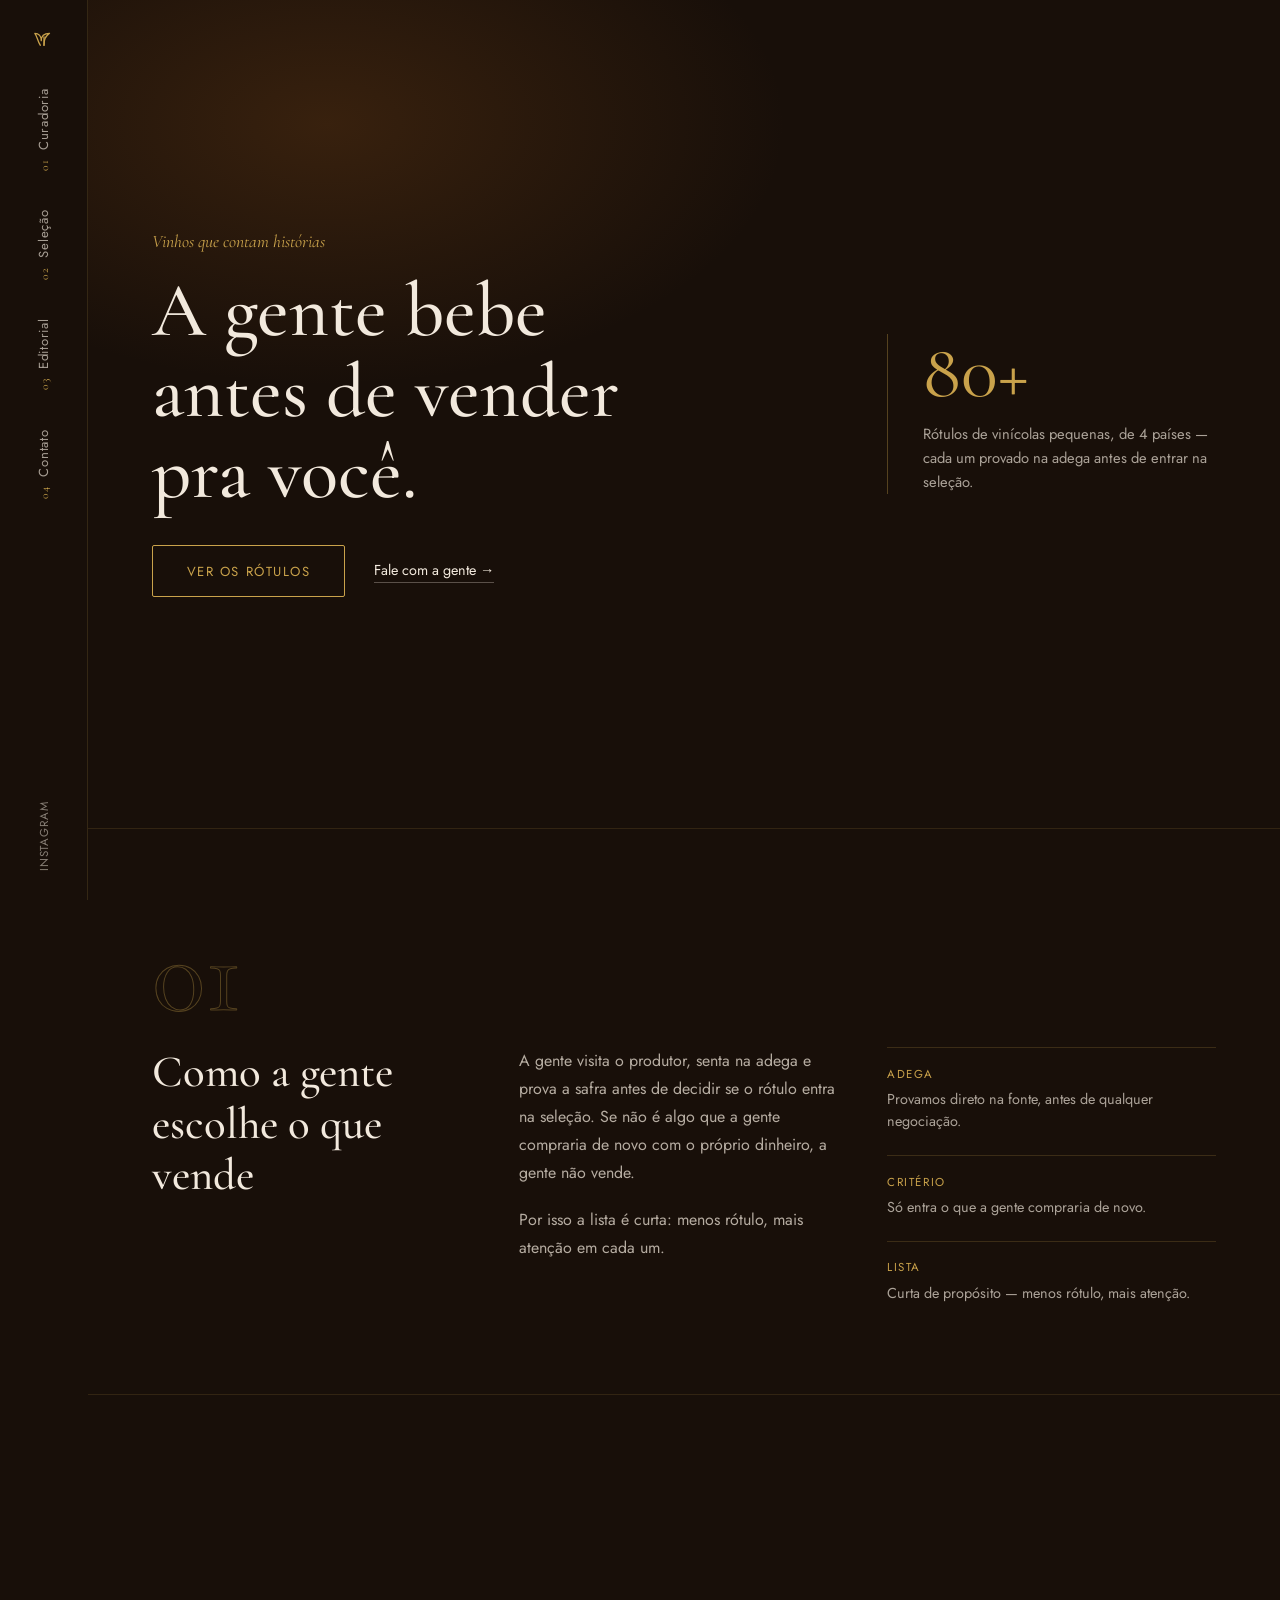
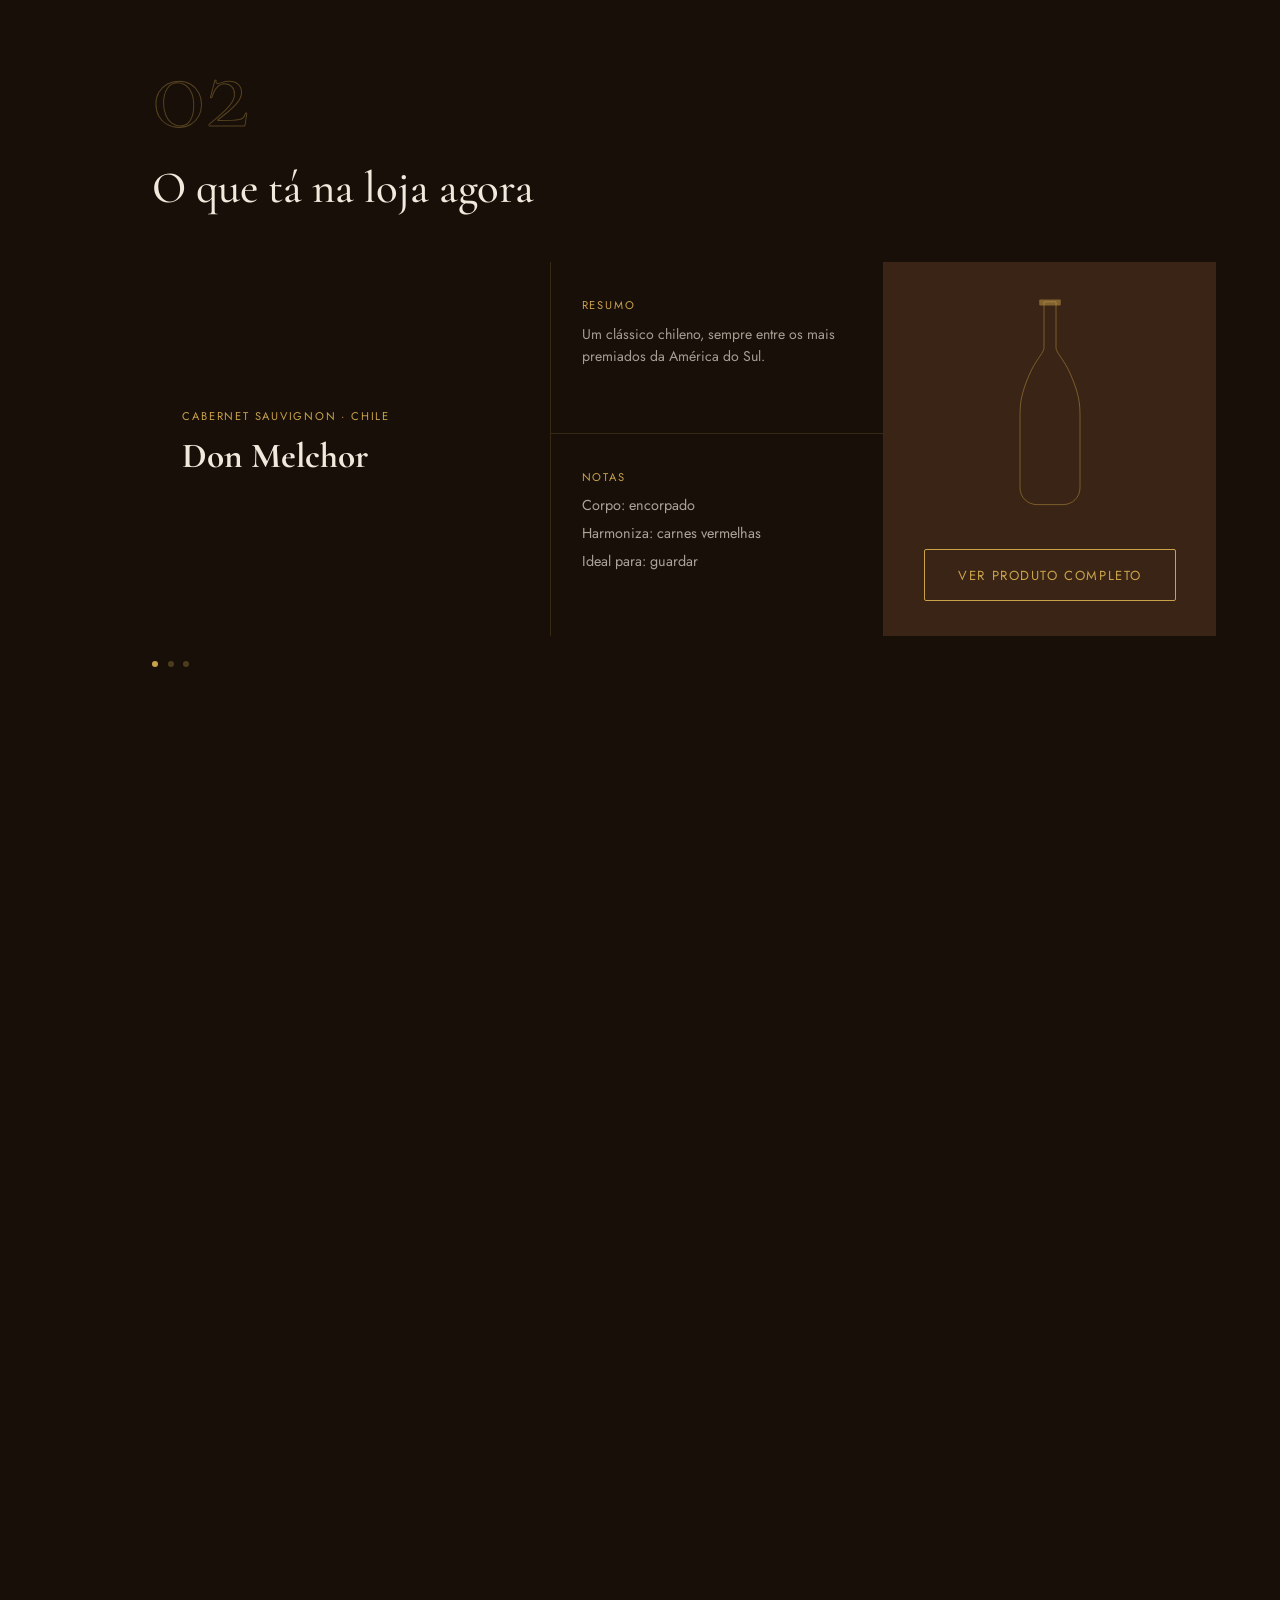
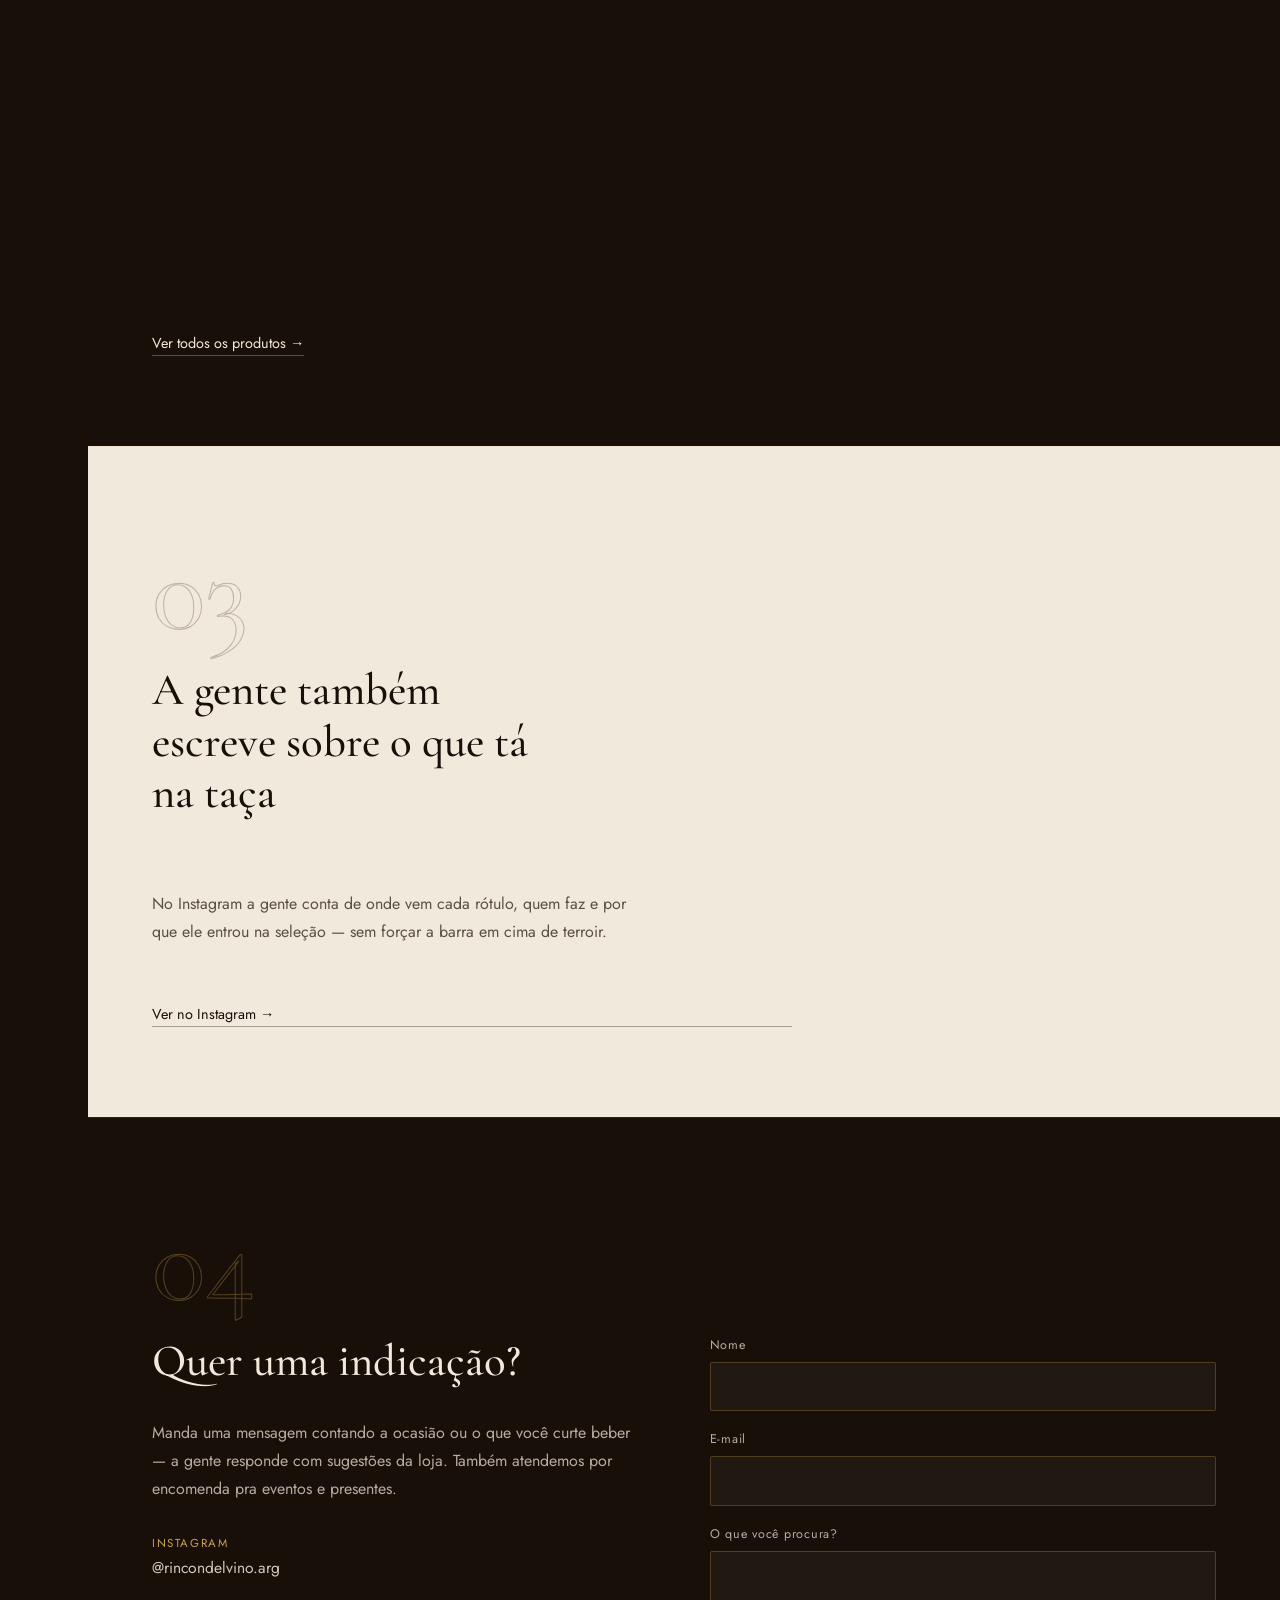
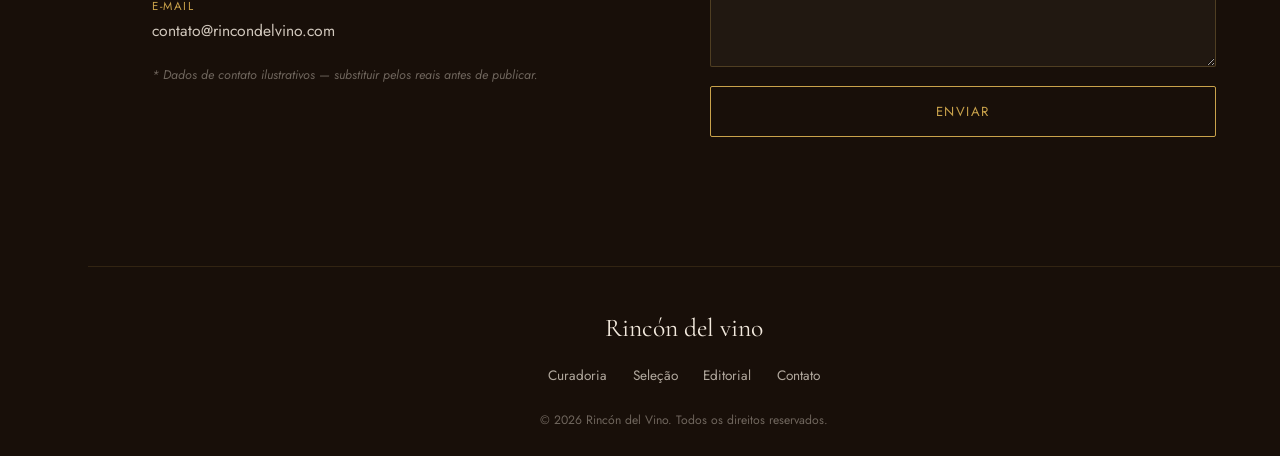
==== index.html @ f7e3e687 "Add a product catalog page and individual product pages New produtos/ section: an index.html listing" ====
<!DOCTYPE html>
<html lang="pt-BR">
  <head>
    <meta charset="UTF-8" />
    <meta name="viewport" content="width=device-width, initial-scale=1.0" />
    <title>Rincón del Vino — Vinhos que contam histórias</title>
    <meta
      name="description"
      content="Rincón del Vino — curadoria de rótulos de pequenos produtores da Argentina e do Chile."
    />
    <link rel="preconnect" href="https://fonts.googleapis.com" />
    <link rel="preconnect" href="https://fonts.gstatic.com" crossorigin />
    <link
      href="https://fonts.googleapis.com/css2?family=Cormorant+Garamond:ital,wght@0,500,600&family=Jost:wght@300;400;500&display=swap"
      rel="stylesheet"
    />
    <link rel="stylesheet" href="assets/css/style.css" />
  </head>
  <body>
    <div class="shell">
      <aside class="rail" id="rail">
        <a href="#topo" class="rail__logo" aria-label="Rincón del Vino">
          <svg viewBox="0 0 24 24" fill="none" stroke="currentColor" stroke-width="1.4" aria-hidden="true">
            <path d="M12 21c0-6 1-9 6-13-6 0-9 2-9 8 0-5-3-8-7-8 3 4 3 9 6 13" stroke-linecap="round" stroke-linejoin="round" />
            <path d="M12 21V12" stroke-linecap="round" />
          </svg>
        </a>

        <nav class="rail__nav" id="nav-links">
          <a href="#curadoria"><span class="rail__num">01</span>Curadoria</a>
          <a href="produtos/"><span class="rail__num">02</span>Seleção</a>
          <a href="#editorial"><span class="rail__num">03</span>Editorial</a>
          <a href="#contato"><span class="rail__num">04</span>Contato</a>
          <a
            class="rail__nav-social"
            href="https://www.instagram.com/rincondelvino.arg/"
            target="_blank"
            rel="noopener"
          >Instagram</a>
        </nav>

        <button
          class="rail__toggle"
          id="nav-toggle"
          aria-label="Abrir menu"
          aria-expanded="false"
          aria-controls="nav-links"
        >
          <span></span>
          <span></span>
          <span></span>
        </button>
      </aside>

      <main class="content">
        <section class="hero" id="topo">
          <div class="hero__main">
            <p class="hero__kicker">Vinhos que contam histórias</p>
            <h1 class="hero__headline">
              A gente bebe<br />
              antes de vender<br />
              pra você.
            </h1>
            <div class="hero__actions">
              <a href="produtos/" class="cta">Ver os rótulos</a>
              <a href="#contato" class="link-underline">Fale com a gente →</a>
            </div>
          </div>

          <aside class="hero__panel">
            <p class="hero__panel-number">80+</p>
            <p class="hero__panel-label">
              Rótulos de vinícolas pequenas, de 4 países — cada um provado
              na adega antes de entrar na seleção.
            </p>
          </aside>
        </section>

        <section class="block" id="curadoria">
          <span class="block__index" aria-hidden="true">01</span>
          <div class="block__grid">
            <h2 class="block__title">Como a gente escolhe o que vende</h2>

            <div class="block__copy">
              <p class="body-copy">
                A gente visita o produtor, senta na adega e prova a safra
                antes de decidir se o rótulo entra na seleção. Se não é
                algo que a gente compraria de novo com o próprio dinheiro,
                a gente não vende.
              </p>
              <p class="body-copy">
                Por isso a lista é curta: menos rótulo, mais atenção em
                cada um.
              </p>
            </div>

            <ul class="fact-list">
              <li>
                <p class="fact-list__label">Adega</p>
                <p class="fact-list__text">Provamos direto na fonte, antes de qualquer negociação.</p>
              </li>
              <li>
                <p class="fact-list__label">Critério</p>
                <p class="fact-list__text">Só entra o que a gente compraria de novo.</p>
              </li>
              <li>
                <p class="fact-list__label">Lista</p>
                <p class="fact-list__text">Curta de propósito — menos rótulo, mais atenção.</p>
              </li>
            </ul>
          </div>
        </section>

        <section class="block block--catalog" id="colecao">
          <div class="catalog" id="catalog">
            <div class="catalog__frame">
              <span class="block__index" aria-hidden="true">02</span>
              <h2 class="block__title">O que tá na loja agora</h2>

              <div class="bento" id="catalog-grid">
                <div class="catalog-product is-active" data-product="0">
                  <article class="bento__item bento__item--feature">
                    <p class="wine-card__type">Cabernet Sauvignon · Chile</p>
                    <h3 class="wine-card__name">Don Melchor</h3>
                  </article>
                  <article class="bento__item">
                    <p class="wine-card__type">Resumo</p>
                    <p class="wine-card__note">
                      Um clássico chileno, sempre entre os mais premiados
                      da América do Sul.
                    </p>
                  </article>
                  <article class="bento__item">
                    <p class="wine-card__type">Notas</p>
                    <ul class="catalog__specs">
                      <li>Corpo: encorpado</li>
                      <li>Harmoniza: carnes vermelhas</li>
                      <li>Ideal para: guardar</li>
                    </ul>
                  </article>
                  <article class="bento__item bento__item--cta">
                    <svg class="catalog__bottle" viewBox="0 0 140 380" role="img" aria-label="Ilustração de uma garrafa de vinho (imagem provisória)">
                      <path
                        d="M60,8 L80,8 L80,84 C80,94 95,104 108,138 C118,163 120,178 120,198
                           L120,318 C120,334 107,346 92,346 L48,346 C33,346 20,334 20,318
                           L20,198 C20,178 22,163 32,138 C45,104 60,94 60,84 Z"
                        fill="none" stroke="rgba(201,162,75,0.5)" stroke-width="1.5" />
                      <rect x="52" y="4" width="36" height="10" rx="2" fill="rgba(201,162,75,0.5)" />
                    </svg>
                    <a href="produtos/don-melchor.html" class="cta">Ver produto completo</a>
                  </article>
                </div>

                <div class="catalog-product" data-product="1">
                  <article class="bento__item bento__item--feature">
                    <p class="wine-card__type">Malbec · Mendoza, Argentina</p>
                    <h3 class="wine-card__name">Finca Ambrosía</h3>
                  </article>
                  <article class="bento__item">
                    <p class="wine-card__type">Resumo</p>
                    <p class="wine-card__note">
                      Malbec de altitude, da Cordilheira dos Andes.
                    </p>
                  </article>
                  <article class="bento__item">
                    <p class="wine-card__type">Notas</p>
                    <ul class="catalog__specs">
                      <li>Corpo: médio a encorpado</li>
                      <li>Harmoniza: carnes grelhadas</li>
                      <li>Ideal para: guardar</li>
                    </ul>
                  </article>
                  <article class="bento__item bento__item--cta">
                    <svg class="catalog__bottle" viewBox="0 0 140 380" role="img" aria-label="Ilustração de uma garrafa de vinho (imagem provisória)">
                      <path
                        d="M60,8 L80,8 L80,84 C80,94 95,104 108,138 C118,163 120,178 120,198
                           L120,318 C120,334 107,346 92,346 L48,346 C33,346 20,334 20,318
                           L20,198 C20,178 22,163 32,138 C45,104 60,94 60,84 Z"
                        fill="none" stroke="rgba(201,162,75,0.5)" stroke-width="1.5" />
                      <rect x="52" y="4" width="36" height="10" rx="2" fill="rgba(201,162,75,0.5)" />
                    </svg>
                    <a href="produtos/finca-ambrosia.html" class="cta">Ver produto completo</a>
                  </article>
                </div>

                <div class="catalog-product" data-product="2">
                  <article class="bento__item bento__item--feature">
                    <p class="wine-card__type">Malbec · Agrelo, Argentina</p>
                    <h3 class="wine-card__name">Anaia</h3>
                  </article>
                  <article class="bento__item">
                    <p class="wine-card__type">Resumo</p>
                    <p class="wine-card__note">
                      Descoberta recente que já virou fixa por aqui.
                    </p>
                  </article>
                  <article class="bento__item">
                    <p class="wine-card__type">Notas</p>
                    <ul class="catalog__specs">
                      <li>Corpo: médio</li>
                      <li>Harmoniza: queijos e massas</li>
                      <li>Ideal para: beber logo</li>
                    </ul>
                  </article>
                  <article class="bento__item bento__item--cta">
                    <svg class="catalog__bottle" viewBox="0 0 140 380" role="img" aria-label="Ilustração de uma garrafa de vinho (imagem provisória)">
                      <path
                        d="M60,8 L80,8 L80,84 C80,94 95,104 108,138 C118,163 120,178 120,198
                           L120,318 C120,334 107,346 92,346 L48,346 C33,346 20,334 20,318
                           L20,198 C20,178 22,163 32,138 C45,104 60,94 60,84 Z"
                        fill="none" stroke="rgba(201,162,75,0.5)" stroke-width="1.5" />
                      <rect x="52" y="4" width="36" height="10" rx="2" fill="rgba(201,162,75,0.5)" />
                    </svg>
                    <a href="produtos/anaia.html" class="cta">Ver produto completo</a>
                  </article>
                </div>
              </div>

              <div class="catalog__dots" aria-hidden="true">
                <span class="catalog__dot is-active" data-dot="0"></span>
                <span class="catalog__dot" data-dot="1"></span>
                <span class="catalog__dot" data-dot="2"></span>
              </div>
            </div>

            <div class="catalog__track" aria-hidden="true">
              <div class="catalog__step"></div>
              <div class="catalog__step"></div>
              <div class="catalog__step"></div>
            </div>
          </div>

          <a href="produtos/" class="link-underline catalog__more">Ver todos os produtos →</a>
        </section>

        <section class="block block--invert" id="editorial">
          <span class="block__index" aria-hidden="true">03</span>
          <div class="block__grid block__grid--narrow">
            <h2 class="block__title">A gente também escreve sobre o que tá na taça</h2>
            <p class="body-copy">
              No Instagram a gente conta de onde vem cada rótulo, quem faz
              e por que ele entrou na seleção — sem forçar a barra em cima
              de terroir.
            </p>
            <a
              href="https://www.instagram.com/rincondelvino.arg/"
              class="link-underline"
              target="_blank"
              rel="noopener"
            >Ver no Instagram →</a>
          </div>
        </section>

        <section class="block" id="contato">
          <span class="block__index" aria-hidden="true">04</span>
          <div class="contact-grid">
            <div class="contact__info">
              <h2 class="block__title">Quer uma indicação?</h2>
              <p class="body-copy">
                Manda uma mensagem contando a ocasião ou o que você curte
                beber — a gente responde com sugestões da loja. Também
                atendemos por encomenda pra eventos e presentes.
              </p>

              <dl class="contact__details">
                <div>
                  <dt>Instagram</dt>
                  <dd><a href="https://www.instagram.com/rincondelvino.arg/" target="_blank" rel="noopener">@rincondelvino.arg</a></dd>
                </div>
                <div>
                  <dt>E-mail</dt>
                  <dd><a href="mailto:contato@rincondelvino.com">contato@rincondelvino.com</a></dd>
                </div>
              </dl>
              <p class="contact__note">
                * Dados de contato ilustrativos — substituir pelos reais
                antes de publicar.
              </p>
            </div>

            <form class="contact__form" id="contact-form" novalidate>
              <div class="field">
                <label for="name">Nome</label>
                <input type="text" id="name" name="name" required />
              </div>
              <div class="field">
                <label for="email">E-mail</label>
                <input type="email" id="email" name="email" required />
              </div>
              <div class="field">
                <label for="message">O que você procura?</label>
                <textarea id="message" name="message" rows="4" required></textarea>
              </div>
              <button type="submit" class="cta cta--block">Enviar</button>
              <p class="contact__feedback" id="contact-feedback" role="status"></p>
            </form>
          </div>
        </section>
      </main>
    </div>

    <footer class="footer">
      <p class="footer__wordmark">Rincón del vino</p>
      <nav class="footer__links">
        <a href="#curadoria">Curadoria</a>
        <a href="produtos/">Seleção</a>
        <a href="#editorial">Editorial</a>
        <a href="#contato">Contato</a>
      </nav>
      <p class="footer__copy">
        © <span id="year"></span> Rincón del Vino. Todos os direitos
        reservados.
      </p>
    </footer>

    <script src="assets/js/main.js"></script>
  </body>
</html>
---- assets/css/style.css ----
:root {
  --bg: #180f09;
  --brown: #3a2415;
  --wine: #7a1530;
  --gold: #c9a24b;
  --cream: #f2e9dd;
  --rail-w: 88px;
}

* {
  box-sizing: border-box;
}

html {
  scroll-behavior: smooth;
}

body {
  margin: 0;
  padding: 0;
  background: var(--bg);
  color: var(--cream);
  font-family: "Jost", "Helvetica Neue", Arial, sans-serif;
  overflow-x: hidden;
}

img {
  max-width: 100%;
}

a {
  transition: color 0.12s ease, border-color 0.12s ease, background 0.12s ease;
}

/* -------------------- Rail (sidebar nav) -------------------- */

.shell {
  display: flex;
}

.rail {
  position: fixed;
  top: 0;
  left: 0;
  bottom: 0;
  width: var(--rail-w);
  z-index: 20;
  display: flex;
  flex-direction: column;
  align-items: center;
  gap: 2.5rem;
  padding: 1.6rem 0 1.8rem;
  background: var(--bg);
  border-right: 1px solid rgba(201, 162, 75, 0.16);
}

.rail__logo {
  color: var(--gold);
  display: flex;
}

.rail__logo svg {
  width: 22px;
  height: 22px;
}

.rail__nav {
  display: flex;
  flex-direction: column;
  align-items: center;
  gap: 2.4rem;
  flex: 1;
}

.rail__nav a {
  writing-mode: vertical-rl;
  text-orientation: mixed;
  transform: rotate(180deg);
  display: flex;
  align-items: center;
  gap: 0.6rem;
  color: rgba(242, 233, 221, 0.65);
  text-decoration: none;
  font-size: 0.82rem;
  letter-spacing: 0.06em;
}

.rail__nav a:hover,
.rail__nav a.is-current {
  color: var(--gold);
}

.rail__num {
  font-family: "Cormorant Garamond", Georgia, serif;
  font-size: 0.72rem;
  color: var(--gold);
}

.rail__nav a.rail__nav-social {
  margin-top: auto;
  color: rgba(242, 233, 221, 0.5);
  font-size: 0.72rem;
  letter-spacing: 0.08em;
  text-transform: uppercase;
}

.rail__toggle {
  display: none;
}

.content {
  margin-left: var(--rail-w);
  width: calc(100% - var(--rail-w));
}

/* -------------------- Hero -------------------- */

.hero {
  min-height: 92vh;
  display: grid;
  grid-template-columns: 1.35fr 0.65fr;
  gap: 4vw;
  align-items: center;
  padding: 6vh 5vw;
  background: radial-gradient(55% 45% at 20% 15%, rgba(139, 79, 26, 0.28), transparent 70%);
}

.hero__kicker {
  margin: 0 0 1.2rem;
  font-family: "Cormorant Garamond", Georgia, serif;
  font-style: italic;
  font-size: 1.1rem;
  color: var(--gold);
}

.hero__headline {
  margin: 0 0 2rem;
  font-family: "Cormorant Garamond", Georgia, serif;
  font-weight: 500;
  font-size: clamp(2.6rem, 6vw, 4.8rem);
  line-height: 1.05;
  color: var(--cream);
}

.hero__actions {
  display: flex;
  align-items: center;
  gap: 1.8rem;
}

.hero__panel {
  border-left: 1px solid rgba(201, 162, 75, 0.35);
  padding-left: 2.2rem;
}

.hero__panel-number {
  margin: 0 0 0.8rem;
  font-family: "Cormorant Garamond", Georgia, serif;
  font-size: clamp(3rem, 6vw, 5rem);
  color: var(--gold);
  line-height: 1;
}

.hero__panel-label {
  margin: 0;
  max-width: 20rem;
  font-size: 0.92rem;
  line-height: 1.6;
  color: rgba(242, 233, 221, 0.68);
}

.link-underline {
  color: var(--cream);
  text-decoration: none;
  font-size: 0.9rem;
  border-bottom: 1px solid rgba(242, 233, 221, 0.3);
  padding-bottom: 2px;
}

.link-underline:hover {
  color: var(--gold);
  border-color: var(--gold);
}

.cta {
  display: inline-block;
  padding: 0.95rem 2.1rem;
  border: 1px solid var(--gold);
  color: var(--gold);
  text-decoration: none;
  letter-spacing: 0.12em;
  font-size: 0.82rem;
  text-transform: uppercase;
  border-radius: 2px;
}

.cta:hover {
  background: var(--gold);
  color: var(--bg);
}

/* -------------------- Numbered blocks -------------------- */

.block {
  position: relative;
  padding: 10vh 5vw;
  border-top: 1px solid rgba(201, 162, 75, 0.14);
}

.block__index {
  display: block;
  margin-bottom: 1rem;
  font-family: "Cormorant Garamond", Georgia, serif;
  font-size: clamp(4rem, 9vw, 7rem);
  line-height: 1;
  color: transparent;
  -webkit-text-stroke: 1px rgba(201, 162, 75, 0.35);
}

.block__title {
  margin: 0 0 2rem;
  font-family: "Cormorant Garamond", Georgia, serif;
  font-weight: 500;
  font-size: clamp(2rem, 3.6vw, 2.8rem);
  line-height: 1.15;
  color: var(--cream);
  max-width: 26rem;
}

.body-copy {
  margin: 0 0 1.2rem;
  max-width: 30rem;
  font-size: 1rem;
  line-height: 1.75;
  color: rgba(242, 233, 221, 0.72);
}

.block--invert .body-copy {
  color: rgba(24, 15, 9, 0.7);
}

.block__grid {
  display: grid;
  grid-template-columns: 1fr 1fr 1fr;
  gap: 3vw;
  align-items: start;
}

.block__grid--narrow {
  grid-template-columns: 1fr;
  max-width: 40rem;
}

.block__copy {
  grid-column: span 1;
}

/* -------------------- Fact list -------------------- */

.fact-list {
  list-style: none;
  margin: 0;
  padding: 0;
  display: grid;
  gap: 1.4rem;
}

.fact-list li {
  padding-top: 1.1rem;
  border-top: 1px solid rgba(201, 162, 75, 0.2);
}

.fact-list__label {
  margin: 0 0 0.4rem;
  font-size: 0.72rem;
  letter-spacing: 0.14em;
  text-transform: uppercase;
  color: var(--gold);
}

.fact-list__text {
  margin: 0;
  font-size: 0.9rem;
  line-height: 1.55;
  color: rgba(242, 233, 221, 0.68);
}

/* -------------------- Bento collection grid (pinned catalog) -------------------- */

.catalog {
  position: relative;
  margin-top: 1rem;
}

.catalog__more {
  display: inline-block;
  margin-top: 2rem;
}

.catalog__frame {
  position: sticky;
  top: 0;
  min-height: 100vh;
  display: flex;
  flex-direction: column;
  justify-content: center;
  padding: 8vh 0;
}

.catalog__track {
  display: flex;
  flex-direction: column;
}

.catalog__step {
  height: 100vh;
}

.catalog__dots {
  display: flex;
  gap: 0.6rem;
  margin-top: 1.6rem;
}

.catalog__dot {
  width: 6px;
  height: 6px;
  border-radius: 50%;
  background: rgba(201, 162, 75, 0.3);
}

.catalog__dot.is-active {
  background: var(--gold);
}

.catalog__specs {
  list-style: none;
  margin: 0;
  padding: 0;
  display: grid;
  gap: 0.5rem;
  font-size: 0.9rem;
  color: rgba(242, 233, 221, 0.68);
}

.catalog__bottle {
  width: 84px;
  height: auto;
  margin-bottom: 1.5rem;
}

/* Only the active product's 4 cells participate in the grid */
.catalog-product {
  display: none;
}

.catalog-product.is-active {
  display: contents;
}

.bento {
  margin-top: 1rem;
  display: grid;
  grid-template-columns: 1.2fr 1fr 1fr;
  grid-template-rows: repeat(2, auto);
  gap: 1px;
  background: rgba(201, 162, 75, 0.18);
}

.bento__item {
  background: var(--bg);
  padding: 2.2rem 1.9rem;
  display: flex;
  flex-direction: column;
}

.bento__item--feature {
  grid-column: 1;
  grid-row: 1 / span 2;
  justify-content: center;
}

.bento__item--feature .wine-card__name {
  font-size: 2.2rem;
}

.bento__item:nth-child(2) {
  grid-column: 2;
  grid-row: 1;
}

.bento__item:nth-child(3) {
  grid-column: 2;
  grid-row: 2;
}

.bento__item--cta {
  grid-column: 3;
  grid-row: 1 / span 2;
  align-items: center;
  justify-content: center;
  text-align: center;
  background: var(--brown);
}

/* Without JS (or below 921px) show every product stacked, plain, no pinning */
.catalog:not(.is-active-js) .catalog__frame {
  position: static;
  min-height: 0;
  padding: 0;
}

.catalog:not(.is-active-js) .catalog__track,
.catalog:not(.is-active-js) .catalog__dots {
  display: none;
}

.catalog:not(.is-active-js) .bento {
  display: block;
  background: none;
}

.catalog:not(.is-active-js) .catalog-product {
  display: block;
}

.catalog:not(.is-active-js) .catalog-product:not(:last-child) {
  margin-bottom: 3rem;
  padding-bottom: 3rem;
  border-bottom: 1px solid rgba(201, 162, 75, 0.14);
}

.catalog:not(.is-active-js) .bento__item {
  padding: 0.6rem 0;
}

.catalog:not(.is-active-js) .bento__item--cta {
  align-items: flex-start;
  text-align: left;
  background: none;
}

.wine-card__type {
  margin: 0 0 0.6rem;
  font-size: 0.7rem;
  letter-spacing: 0.16em;
  text-transform: uppercase;
  color: var(--gold);
}

.wine-card__name {
  margin: 0 0 0.8rem;
  font-family: "Cormorant Garamond", Georgia, serif;
  font-size: 1.5rem;
  color: var(--cream);
}

.wine-card__note {
  margin: 0;
  font-size: 0.88rem;
  line-height: 1.6;
  color: rgba(242, 233, 221, 0.65);
}

/* -------------------- Product listing grid -------------------- */

.product-grid {
  margin-top: 3rem;
  display: grid;
  grid-template-columns: repeat(3, 1fr);
  gap: 1px;
  background: rgba(201, 162, 75, 0.18);
}

.product-card {
  background: var(--bg);
  padding: 2.6rem 2rem;
  display: flex;
  flex-direction: column;
  align-items: flex-start;
  text-decoration: none;
  color: inherit;
  transition: background 0.15s ease;
}

.product-card:hover {
  background: rgba(58, 36, 21, 0.45);
}

.product-card__bottle {
  width: 56px;
  height: auto;
  margin-bottom: 1.6rem;
}

.product-card .wine-card__note {
  margin: 0.8rem 0 1.6rem;
}

.product-card__link {
  margin-top: auto;
  font-size: 0.8rem;
  color: var(--gold);
}

/* -------------------- Product detail page -------------------- */

.product-hero {
  display: grid;
  grid-template-columns: 0.8fr 1.2fr;
  gap: 5vw;
  align-items: center;
}

.product-hero__media {
  display: flex;
  justify-content: center;
}

.product-hero__media .catalog__bottle {
  width: min(220px, 100%);
  margin: 0;
}

.product-hero__info .wine-card__type {
  font-size: 0.78rem;
}

.product-hero__info .block__title {
  max-width: none;
}

.product-hero__specs {
  margin: 2rem 0;
  padding: 1.4rem 0;
  border-top: 1px solid rgba(201, 162, 75, 0.2);
  border-bottom: 1px solid rgba(201, 162, 75, 0.2);
}

.back-link {
  display: inline-block;
  margin-bottom: 2.4rem;
}

.cross-sell {
  margin-top: 2.5rem;
  display: grid;
  grid-template-columns: repeat(2, 1fr);
  gap: 1px;
  background: rgba(24, 15, 9, 0.15);
}

.cross-sell a {
  background: var(--cream);
  color: var(--bg);
  padding: 1.6rem 1.8rem;
  text-decoration: none;
  transition: background 0.15s ease;
}

.cross-sell a:hover {
  background: rgba(24, 15, 9, 0.06);
}

.cross-sell .wine-card__type {
  font-size: 0.68rem;
}

.cross-sell .wine-card__name {
  font-size: 1.2rem;
  color: var(--bg);
}

/* -------------------- Invert (light) section -------------------- */

.block--invert {
  background: var(--cream);
  color: var(--bg);
}

.block--invert .block__index {
  -webkit-text-stroke: 1px rgba(24, 15, 9, 0.25);
}

.block--invert .block__title {
  color: var(--bg);
}

.block--invert .link-underline {
  color: var(--bg);
  border-color: rgba(24, 15, 9, 0.35);
}

.block--invert .link-underline:hover {
  color: var(--wine);
  border-color: var(--wine);
}

/* -------------------- Contact -------------------- */

.contact-grid {
  display: grid;
  grid-template-columns: 1fr 1fr;
  gap: 4vw;
}

.contact__details {
  margin: 2rem 0 0;
  display: grid;
  gap: 1.2rem;
}

.contact__details dt {
  font-size: 0.72rem;
  letter-spacing: 0.14em;
  text-transform: uppercase;
  color: var(--gold);
  margin-bottom: 0.3rem;
}

.contact__details dd {
  margin: 0;
  font-size: 0.98rem;
  color: rgba(242, 233, 221, 0.85);
}

.contact__details a {
  color: inherit;
  text-decoration: none;
}

.contact__details a:hover {
  color: var(--gold);
}

.contact__note {
  margin: 1.5rem 0 0;
  font-size: 0.78rem;
  font-style: italic;
  color: rgba(242, 233, 221, 0.4);
}

.contact__form {
  display: grid;
  gap: 1.2rem;
  align-content: start;
}

.field {
  display: grid;
  gap: 0.5rem;
}

.field label {
  font-size: 0.78rem;
  letter-spacing: 0.06em;
  color: rgba(242, 233, 221, 0.72);
}

.field input,
.field textarea {
  width: 100%;
  padding: 0.8rem 1rem;
  background: rgba(242, 233, 221, 0.04);
  border: 1px solid rgba(201, 162, 75, 0.28);
  border-radius: 2px;
  color: var(--cream);
  font-family: inherit;
  font-size: 0.95rem;
  resize: vertical;
}

.field input:focus,
.field textarea:focus {
  outline: none;
  border-color: var(--gold);
}

.cta--block {
  width: 100%;
  text-align: center;
  background: transparent;
  cursor: pointer;
  font-family: inherit;
}

.contact__feedback {
  min-height: 1.2rem;
  margin: 0;
  font-size: 0.85rem;
  color: var(--gold);
}

/* -------------------- Footer -------------------- */

.footer {
  margin-left: var(--rail-w);
  padding: 5vh 5vw 3vh;
  text-align: center;
  border-top: 1px solid rgba(201, 162, 75, 0.14);
}

.footer__wordmark {
  margin: 0 0 1.4rem;
  font-family: "Cormorant Garamond", Georgia, serif;
  font-size: 1.6rem;
  color: var(--cream);
}

.footer__links {
  display: flex;
  justify-content: center;
  gap: 1.6rem;
  margin-bottom: 1.6rem;
}

.footer__links a {
  color: rgba(242, 233, 221, 0.7);
  text-decoration: none;
  font-size: 0.85rem;
}

.footer__links a:hover {
  color: var(--gold);
}

.footer__copy {
  margin: 0;
  font-size: 0.76rem;
  color: rgba(242, 233, 221, 0.4);
}

/* -------------------- Responsive -------------------- */

@media (max-width: 920px) {
  .rail {
    top: 0;
    left: 0;
    right: 0;
    bottom: auto;
    width: 100%;
    height: 64px;
    flex-direction: row;
    justify-content: space-between;
    align-items: center;
    padding: 0 5vw;
    border-right: none;
    border-bottom: 1px solid rgba(201, 162, 75, 0.16);
  }

  .rail__nav {
    display: none;
    position: absolute;
    top: 64px;
    left: 0;
    right: 0;
    flex-direction: column;
    align-items: flex-start;
    gap: 0;
    padding: 0.5rem 5vw 1.5rem;
    background: var(--bg);
    border-bottom: 1px solid rgba(201, 162, 75, 0.16);
  }

  .rail.is-open .rail__nav {
    display: flex;
  }

  .rail__nav a {
    writing-mode: horizontal-tb;
    transform: none;
    width: 100%;
    padding: 0.9rem 0;
    border-bottom: 1px solid rgba(201, 162, 75, 0.1);
  }

  .rail__nav a.rail__nav-social {
    margin-top: 0;
  }

  .rail__toggle {
    display: flex;
    flex-direction: column;
    justify-content: center;
    gap: 5px;
    width: 32px;
    height: 32px;
    padding: 0;
    background: none;
    border: none;
    cursor: pointer;
  }

  .rail__toggle span {
    display: block;
    height: 1px;
    background: var(--cream);
  }

  .content,
  .footer {
    margin-left: 0;
    width: 100%;
    padding-top: 64px;
  }

  .footer {
    padding-top: 5vh;
  }

  .hero {
    grid-template-columns: 1fr;
    text-align: left;
    padding-top: 8vh;
    gap: 3rem;
  }

  .hero__panel {
    border-left: none;
    border-top: 1px solid rgba(201, 162, 75, 0.35);
    padding-left: 0;
    padding-top: 1.6rem;
  }

  .block__grid,
  .contact-grid,
  .product-hero {
    grid-template-columns: 1fr;
  }

  .product-hero__media {
    margin-bottom: 1rem;
  }

  .product-grid,
  .cross-sell {
    grid-template-columns: 1fr;
  }
}

@media (max-width: 560px) {
  .hero__headline {
    font-size: clamp(2.2rem, 10vw, 3rem);
  }

  .hero__actions {
    flex-direction: column;
    align-items: flex-start;
    gap: 1rem;
  }

  .bento {
    grid-template-columns: 1fr;
  }

  .bento__item--feature,
  .bento__item--cta {
    grid-column: auto;
  }
}
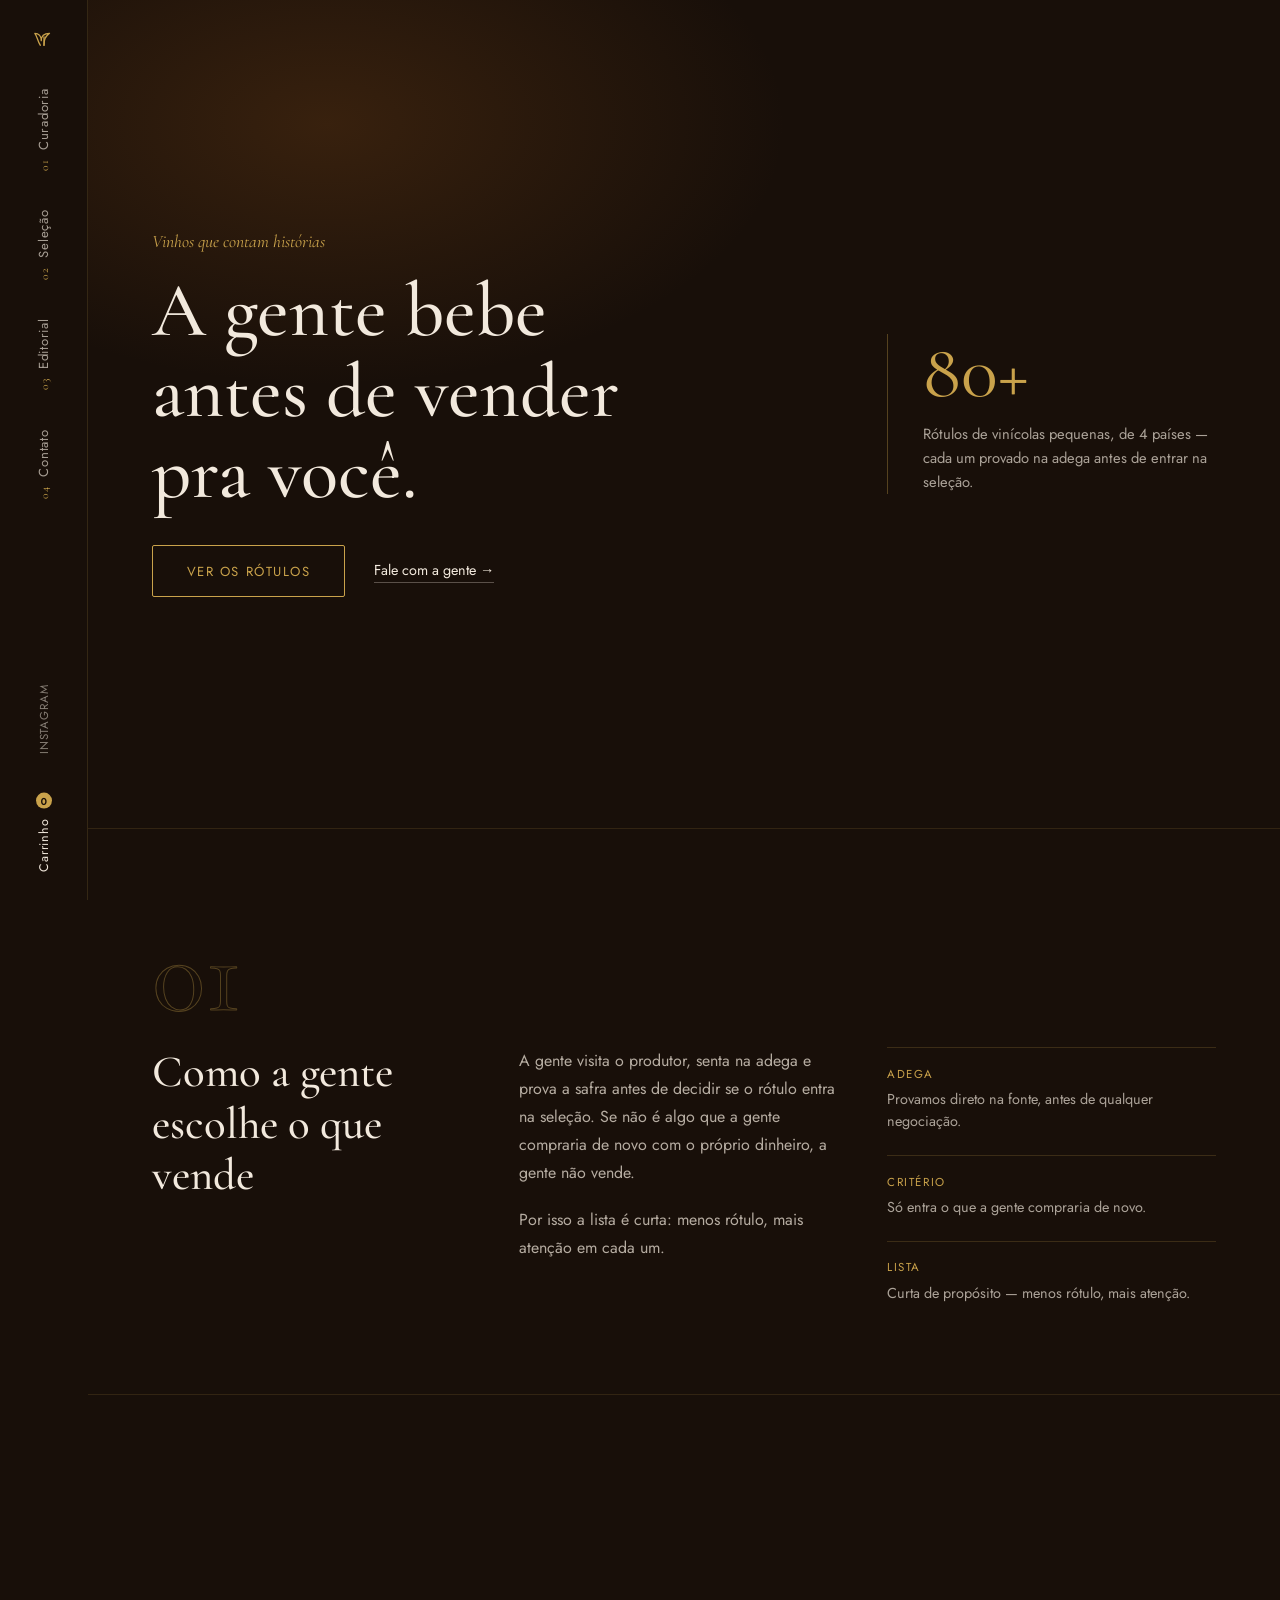
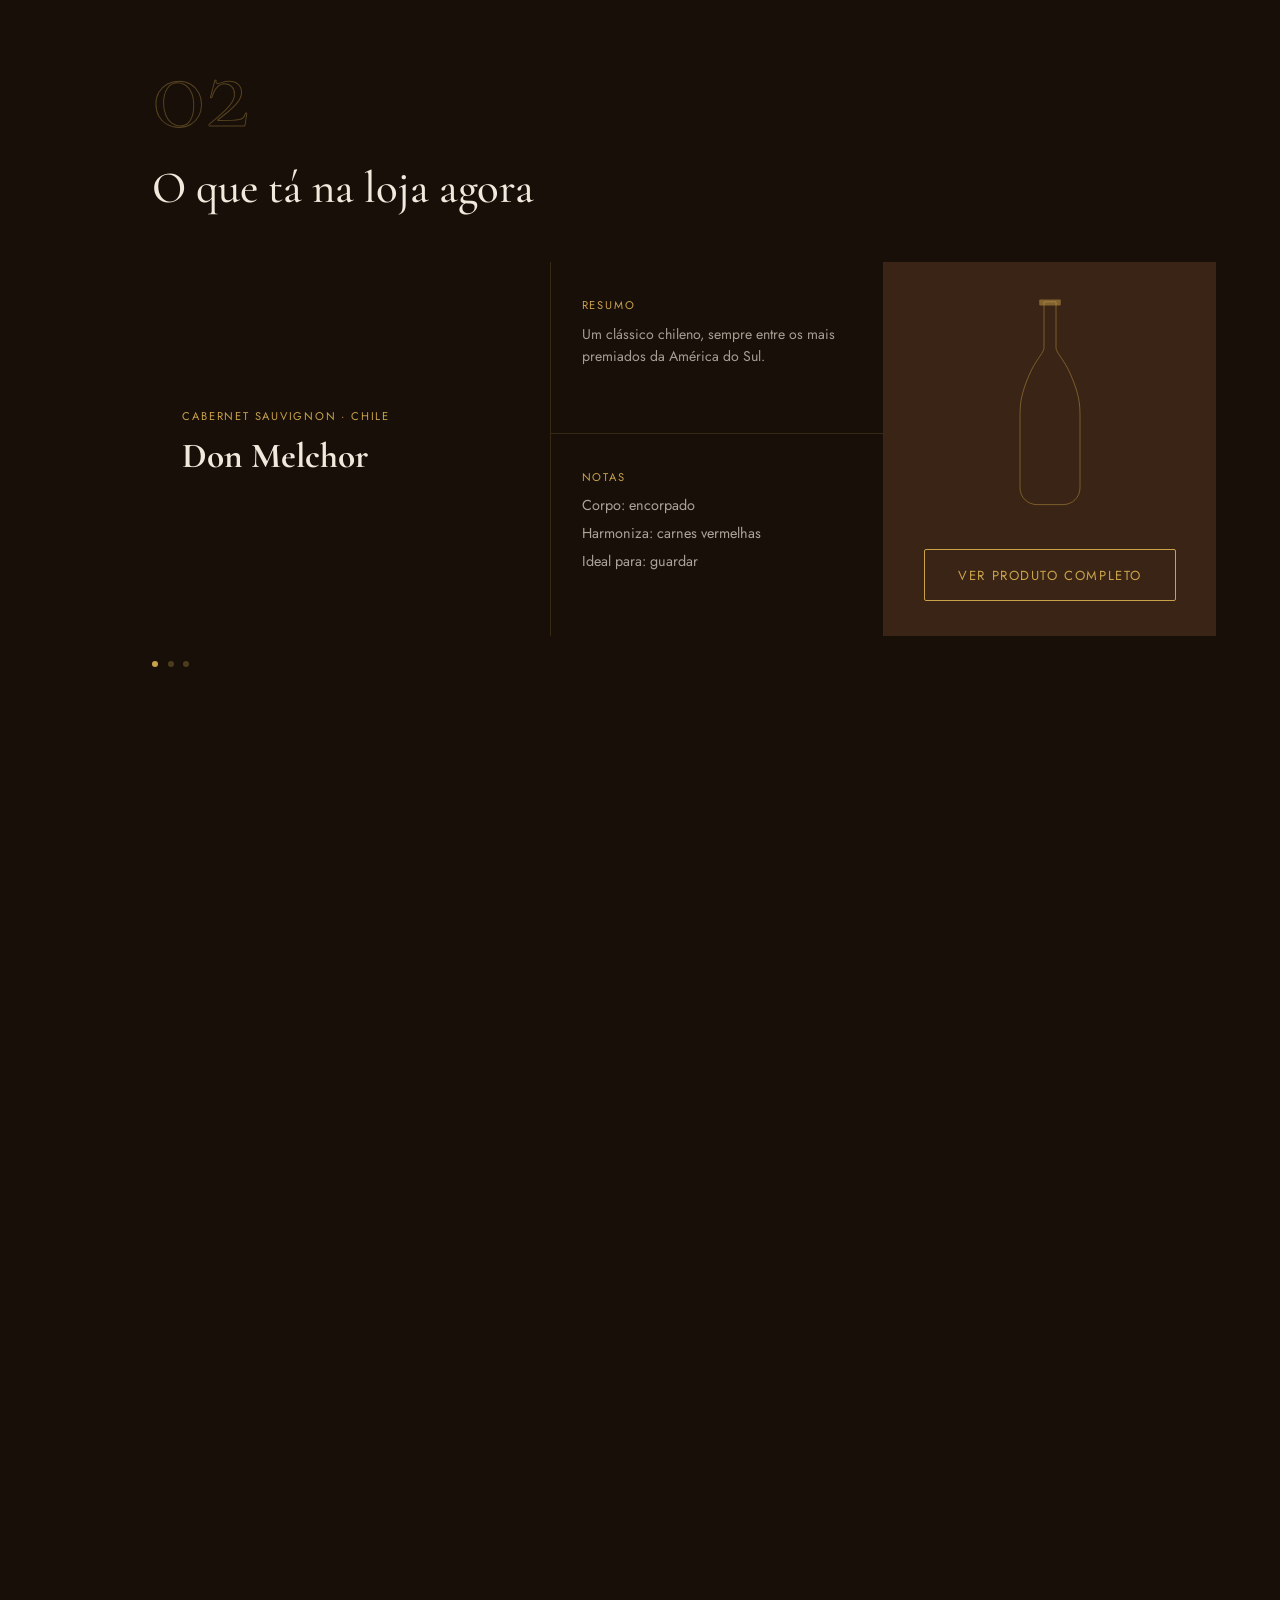
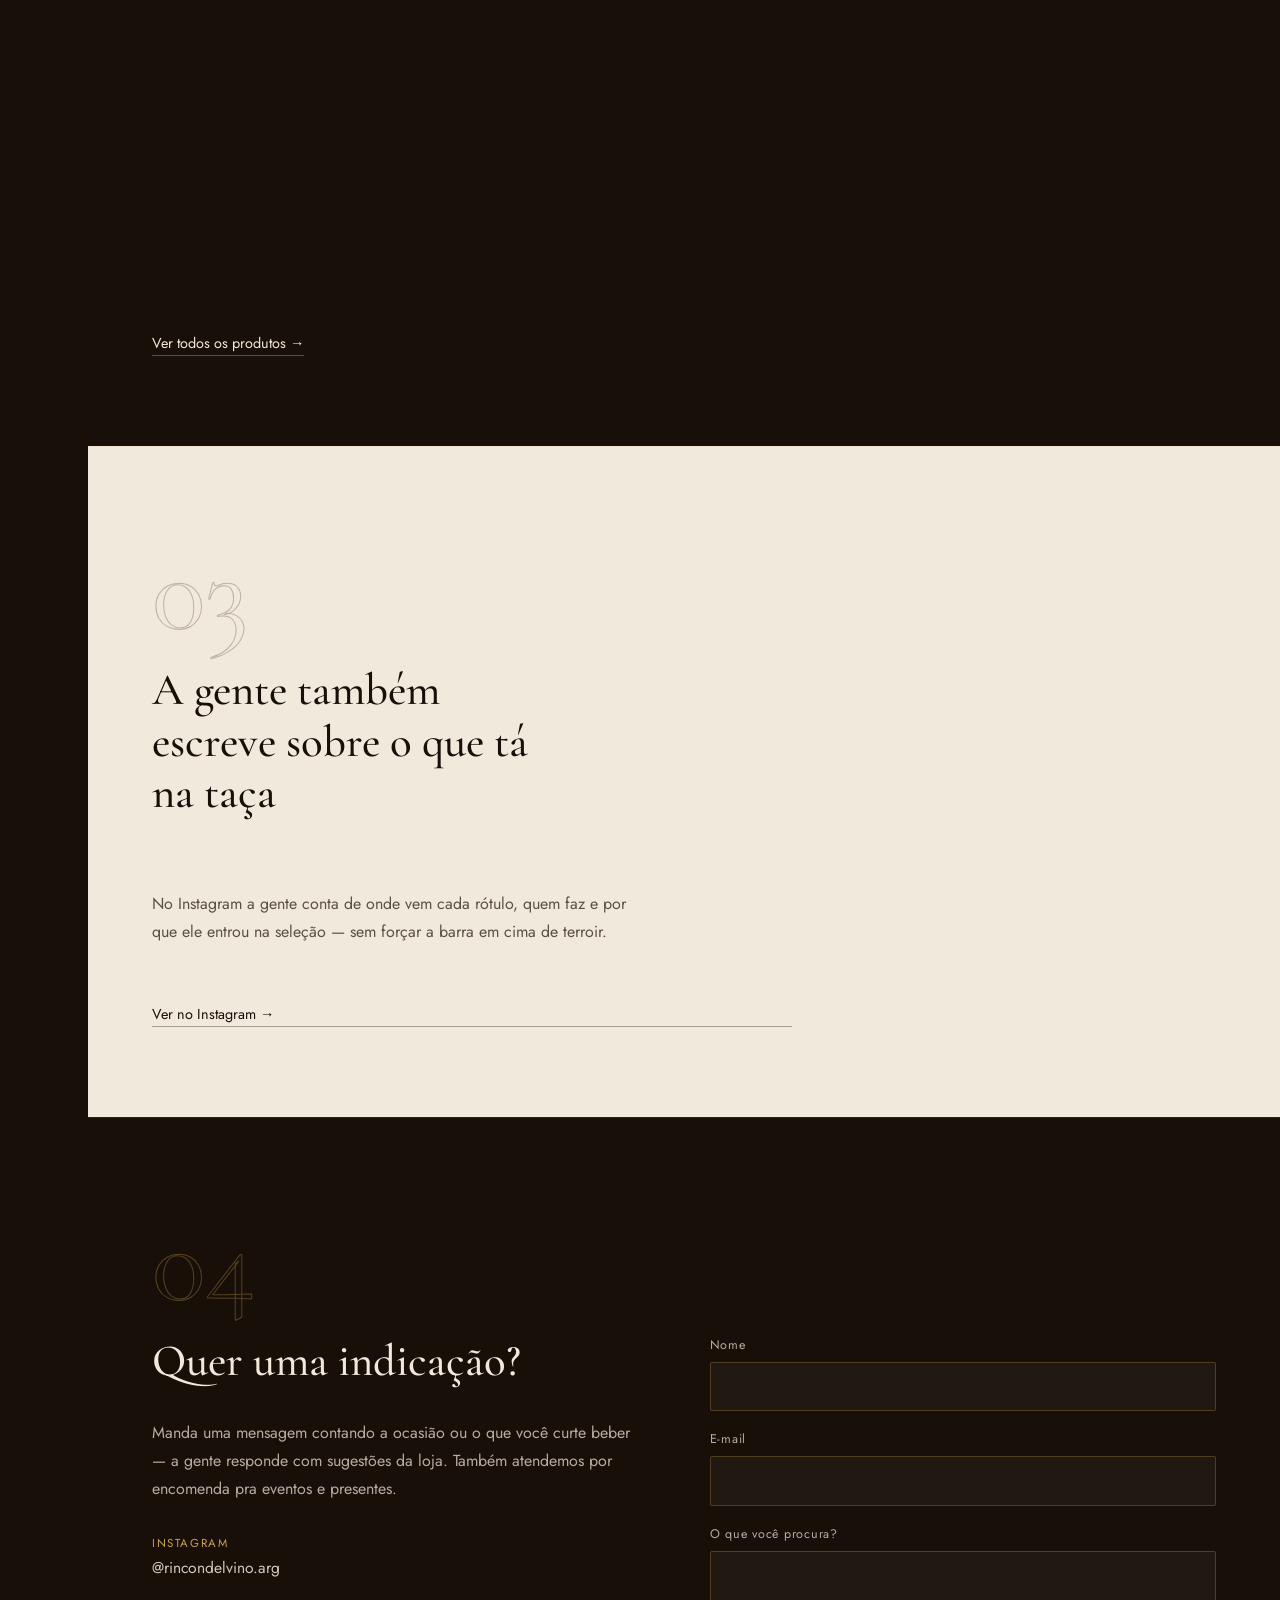
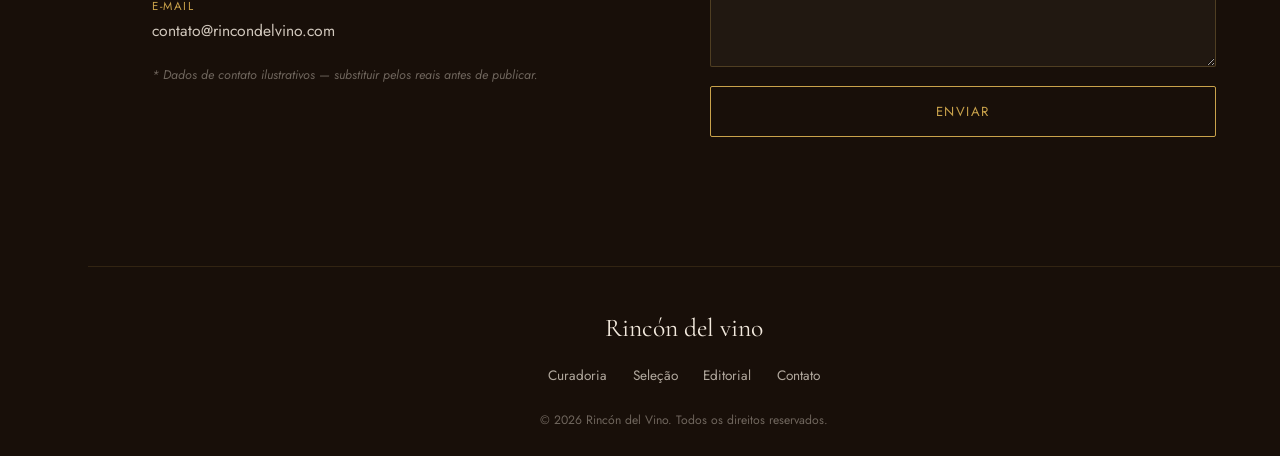
==== commit d35eaff6: "Add shopping cart with WhatsApp checkout, redesign related-products block Every product now has a pr" ====
--- a/index.html
+++ b/index.html
@@ -37,6 +37,10 @@
             target="_blank"
             rel="noopener"
           >Instagram</a>
+          <a href="carrinho.html" class="rail__cart">
+            Carrinho
+            <span class="rail__cart-badge" id="cart-count" hidden>0</span>
+          </a>
         </nav>
 
         <button
--- a/assets/css/style.css
+++ b/assets/css/style.css
@@ -104,6 +104,27 @@
   text-transform: uppercase;
 }
 
+.rail__nav a.rail__cart {
+  color: var(--cream);
+  font-size: 0.78rem;
+  letter-spacing: 0.06em;
+}
+
+.rail__cart-badge {
+  writing-mode: horizontal-tb;
+  display: inline-flex;
+  align-items: center;
+  justify-content: center;
+  min-width: 16px;
+  height: 16px;
+  padding: 0 4px;
+  border-radius: 999px;
+  background: var(--gold);
+  color: var(--bg);
+  font-size: 0.62rem;
+  font-weight: 600;
+}
+
 .rail__toggle {
   display: none;
 }
@@ -478,13 +499,17 @@
   display: flex;
   flex-direction: column;
   align-items: flex-start;
-  text-decoration: none;
-  color: inherit;
   transition: background 0.15s ease;
 }
 
 .product-card:hover {
   background: rgba(58, 36, 21, 0.45);
+}
+
+.product-card__link-wrap {
+  display: contents;
+  color: inherit;
+  text-decoration: none;
 }
 
 .product-card__bottle {
@@ -494,11 +519,35 @@
 }
 
 .product-card .wine-card__note {
-  margin: 0.8rem 0 1.6rem;
+  margin: 0.8rem 0 1.2rem;
+}
+
+.product-card__price {
+  margin: 0 0 1.4rem;
+  font-family: "Cormorant Garamond", Georgia, serif;
+  font-size: 1.3rem;
+  color: var(--gold);
+}
+
+.product-card__actions {
+  margin-top: auto;
+  display: flex;
+  flex-direction: column;
+  align-items: flex-start;
+  gap: 0.7rem;
+}
+
+.product-card__add {
+  background: none;
+  border-top: none;
+  border-left: none;
+  border-right: none;
+  padding: 0;
+  font: inherit;
+  cursor: pointer;
 }
 
 .product-card__link {
-  margin-top: auto;
   font-size: 0.8rem;
   color: var(--gold);
 }
@@ -537,29 +586,64 @@
   border-bottom: 1px solid rgba(201, 162, 75, 0.2);
 }
 
+.product-hero__price {
+  margin: 0 0 1.6rem;
+  font-family: "Cormorant Garamond", Georgia, serif;
+  font-size: 2rem;
+  color: var(--gold);
+}
+
+.pickup-note {
+  margin: 1rem 0 0;
+  font-size: 0.78rem;
+  font-style: italic;
+  color: rgba(242, 233, 221, 0.45);
+  max-width: 26rem;
+}
+
+.cta:disabled {
+  opacity: 0.6;
+  cursor: default;
+  background: transparent;
+  color: var(--gold);
+}
+
 .back-link {
   display: inline-block;
   margin-bottom: 2.4rem;
 }
 
+.related {
+  margin-top: 4rem;
+  padding-top: 3rem;
+  border-top: 1px solid rgba(201, 162, 75, 0.14);
+}
+
+.related__label {
+  margin: 0 0 1.4rem;
+  font-size: 0.72rem;
+  letter-spacing: 0.14em;
+  text-transform: uppercase;
+  color: var(--gold);
+}
+
 .cross-sell {
-  margin-top: 2.5rem;
   display: grid;
   grid-template-columns: repeat(2, 1fr);
   gap: 1px;
-  background: rgba(24, 15, 9, 0.15);
+  background: rgba(201, 162, 75, 0.18);
 }
 
 .cross-sell a {
-  background: var(--cream);
-  color: var(--bg);
-  padding: 1.6rem 1.8rem;
+  background: var(--bg);
+  color: inherit;
+  padding: 1.8rem 1.9rem;
   text-decoration: none;
   transition: background 0.15s ease;
 }
 
 .cross-sell a:hover {
-  background: rgba(24, 15, 9, 0.06);
+  background: rgba(58, 36, 21, 0.45);
 }
 
 .cross-sell .wine-card__type {
@@ -567,8 +651,7 @@
 }
 
 .cross-sell .wine-card__name {
-  font-size: 1.2rem;
-  color: var(--bg);
+  font-size: 1.3rem;
 }
 
 /* -------------------- Invert (light) section -------------------- */
@@ -594,6 +677,108 @@
 .block--invert .link-underline:hover {
   color: var(--wine);
   border-color: var(--wine);
+}
+
+/* -------------------- Cart page -------------------- */
+
+.cart-list {
+  list-style: none;
+  margin: 2.5rem 0 0;
+  padding: 0;
+  border-top: 1px solid rgba(201, 162, 75, 0.18);
+}
+
+.cart-item {
+  display: grid;
+  grid-template-columns: 1fr auto auto auto;
+  align-items: center;
+  gap: 1.6rem;
+  padding: 1.6rem 0;
+  border-bottom: 1px solid rgba(201, 162, 75, 0.18);
+}
+
+.cart-item__price {
+  margin: 0.4rem 0 0;
+  font-size: 0.85rem;
+  color: rgba(242, 233, 221, 0.5);
+}
+
+.cart-item__qty {
+  display: flex;
+  align-items: center;
+  gap: 0.8rem;
+  font-size: 0.9rem;
+}
+
+.cart-item__step {
+  width: 26px;
+  height: 26px;
+  border: 1px solid rgba(201, 162, 75, 0.35);
+  background: none;
+  color: var(--cream);
+  border-radius: 50%;
+  cursor: pointer;
+  font-size: 0.95rem;
+  line-height: 1;
+}
+
+.cart-item__step:hover {
+  border-color: var(--gold);
+  color: var(--gold);
+}
+
+.cart-item__subtotal {
+  margin: 0;
+  font-family: "Cormorant Garamond", Georgia, serif;
+  font-size: 1.2rem;
+  color: var(--gold);
+  white-space: nowrap;
+}
+
+.cart-item__remove {
+  background: none;
+  border: none;
+  color: rgba(242, 233, 221, 0.4);
+  font-size: 1.3rem;
+  line-height: 1;
+  cursor: pointer;
+  padding: 0 0.2rem;
+}
+
+.cart-item__remove:hover {
+  color: var(--wine);
+}
+
+.cart-empty {
+  margin-top: 2.5rem;
+  color: rgba(242, 233, 221, 0.6);
+}
+
+.cart-summary {
+  margin-top: 2.5rem;
+  padding-top: 2rem;
+  border-top: 1px solid rgba(201, 162, 75, 0.3);
+  display: flex;
+  flex-wrap: wrap;
+  align-items: center;
+  justify-content: space-between;
+  gap: 1.6rem;
+}
+
+.cart-summary__total {
+  font-family: "Cormorant Garamond", Georgia, serif;
+  font-size: 1.6rem;
+  color: var(--cream);
+}
+
+.cart-summary__total strong {
+  color: var(--gold);
+  font-weight: 500;
+}
+
+.cart-summary .cta.is-disabled {
+  opacity: 0.4;
+  pointer-events: none;
 }
 
 /* -------------------- Contact -------------------- */
@@ -836,6 +1021,25 @@
   .cross-sell {
     grid-template-columns: 1fr;
   }
+
+  .cart-item {
+    grid-template-columns: 1fr auto;
+    row-gap: 0.8rem;
+  }
+
+  .cart-item__subtotal {
+    grid-column: 2;
+    grid-row: 1;
+  }
+
+  .cart-item__qty {
+    grid-column: 1;
+  }
+
+  .cart-item__remove {
+    grid-column: 2;
+    justify-self: end;
+  }
 }
 
 @media (max-width: 560px) {
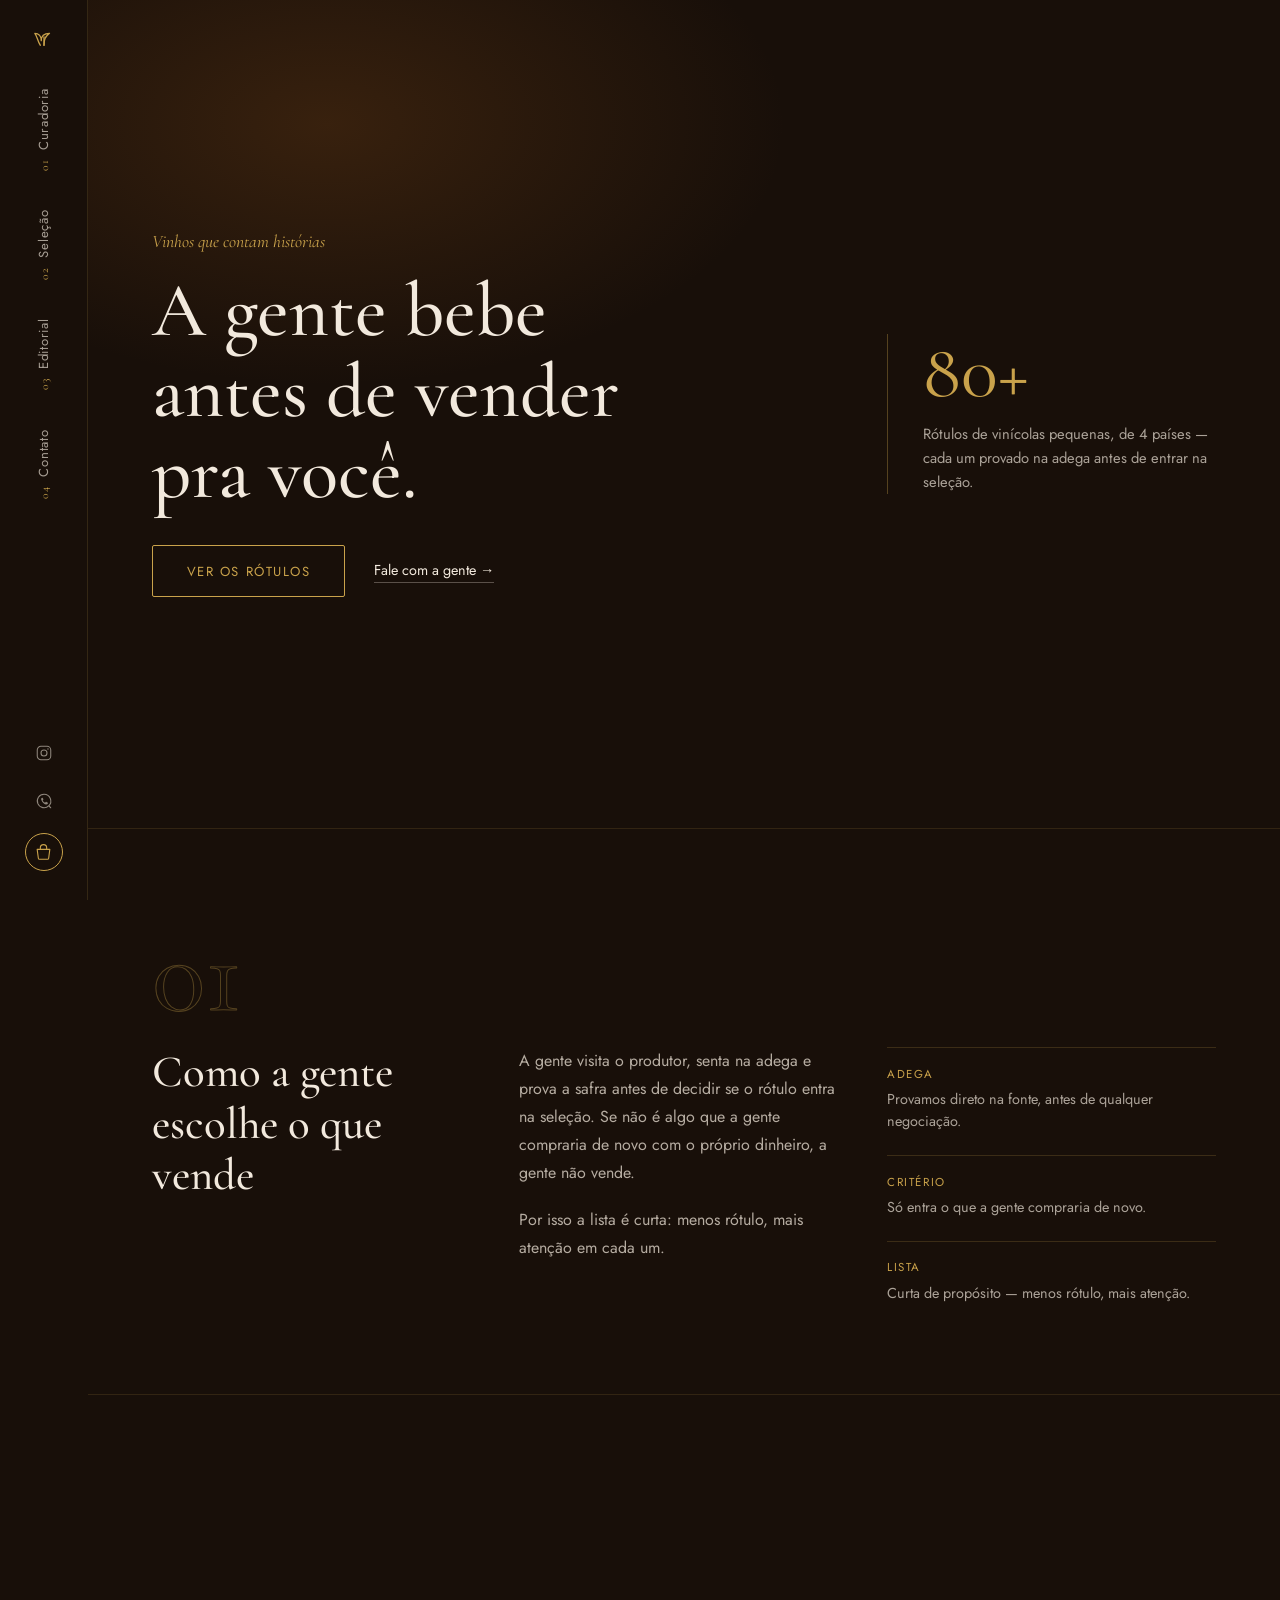
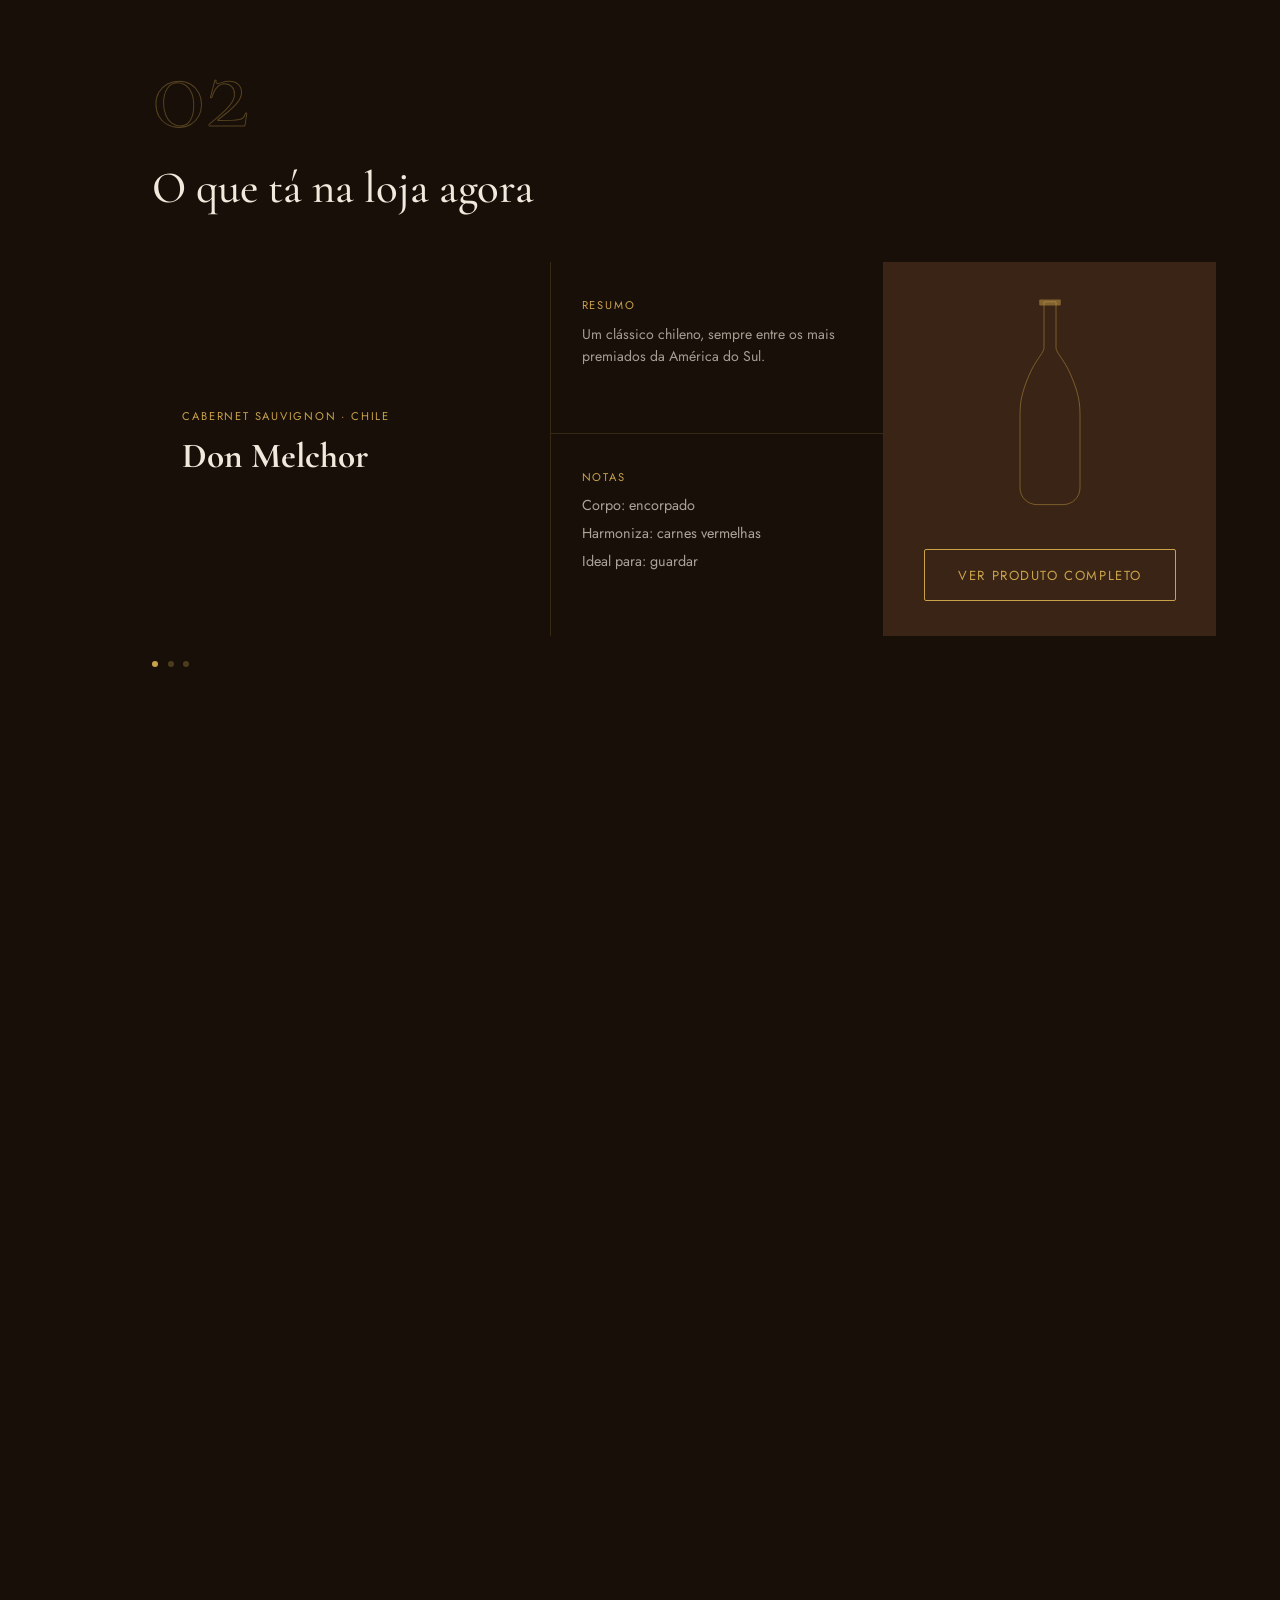
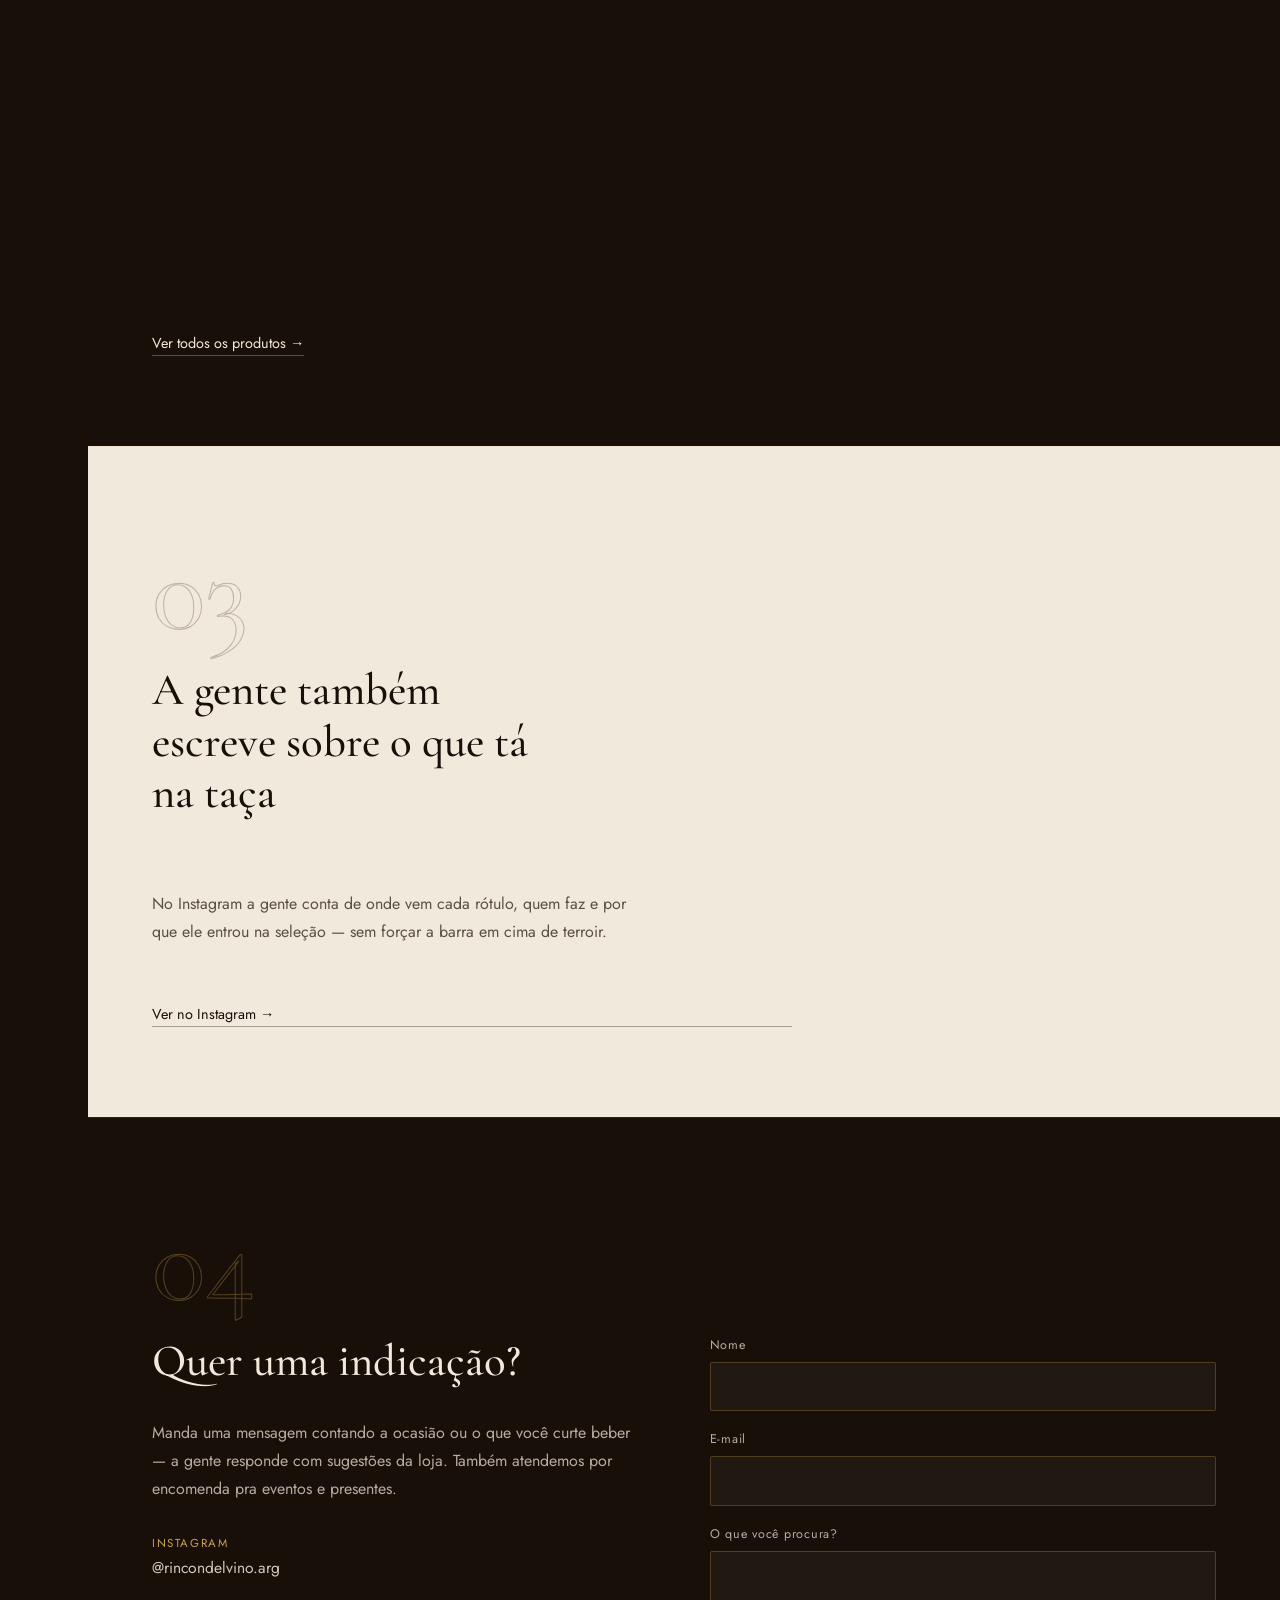
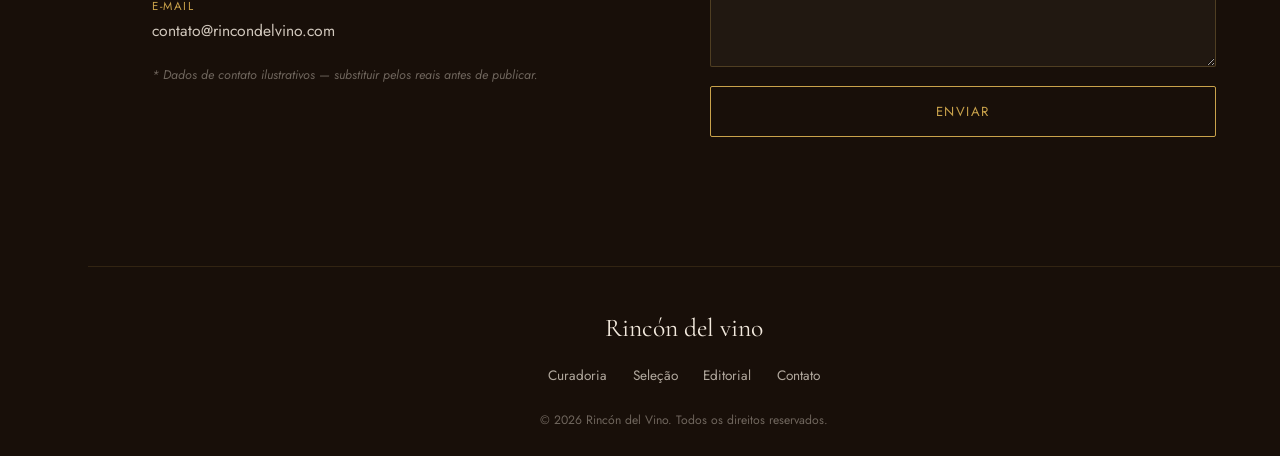
==== commit f1d592f9: "Replace rail text labels with icons; add WhatsApp icon; highlight cart Instagram and Carrinho used t" ====
--- a/index.html
+++ b/index.html
@@ -31,29 +31,55 @@
           <a href="produtos/"><span class="rail__num">02</span>Seleção</a>
           <a href="#editorial"><span class="rail__num">03</span>Editorial</a>
           <a href="#contato"><span class="rail__num">04</span>Contato</a>
+        </nav>
+
+        <div class="rail__right">
           <a
-            class="rail__nav-social"
+            class="rail__icon"
             href="https://www.instagram.com/rincondelvino.arg/"
             target="_blank"
             rel="noopener"
-          >Instagram</a>
-          <a href="carrinho.html" class="rail__cart">
-            Carrinho
+            aria-label="Instagram"
+          >
+            <svg viewBox="0 0 24 24" fill="none" stroke="currentColor" stroke-width="1.4" aria-hidden="true">
+              <rect x="3" y="3" width="18" height="18" rx="5" />
+              <circle cx="12" cy="12" r="4" />
+              <circle cx="17.3" cy="6.7" r="0.9" fill="currentColor" stroke="none" />
+            </svg>
+          </a>
+          <a
+            class="rail__icon"
+            id="whatsapp-link"
+            href="#"
+            target="_blank"
+            rel="noopener"
+            aria-label="WhatsApp"
+          >
+            <svg viewBox="0 0 24 24" fill="none" stroke="currentColor" stroke-width="1.4" aria-hidden="true">
+              <path d="M12 3a9 9 0 1 0 6.5 15.3L21 21l-2.7-2.5A9 9 0 0 0 12 3Z" stroke-linejoin="round" />
+              <path d="M8.4 8.6c.3-.6.9-1.3 1.5-1 .5.2 1 1.3 1.2 1.7.2.4.1.6-.1.9-.2.3-.4.5-.6.7-.2.2-.2.4 0 .7.4 1 1.6 2.1 2.6 2.5.3.1.5.1.7-.1.2-.2.5-.5.7-.7.3-.2.5-.3.9-.1.5.2 1.5.7 1.7 1.1.3.4.3.9 0 1.4-.4.6-1.3 1-2 1-2 0-5.4-2.2-6.7-6.3-.2-.7 0-1.8.1-2.8Z" fill="currentColor" stroke="none" />
+            </svg>
+          </a>
+          <a href="carrinho.html" class="rail__icon rail__icon--cart" aria-label="Carrinho">
+            <svg viewBox="0 0 24 24" fill="none" stroke="currentColor" stroke-width="1.4" aria-hidden="true">
+              <path d="M4 8h16l-1.5 11.2A1.5 1.5 0 0 1 17 20.5H7a1.5 1.5 0 0 1-1.5-1.3L4 8Z" stroke-linejoin="round" />
+              <path d="M8 8V6a4 4 0 0 1 8 0v2" stroke-linecap="round" />
+            </svg>
             <span class="rail__cart-badge" id="cart-count" hidden>0</span>
           </a>
-        </nav>
-
-        <button
-          class="rail__toggle"
-          id="nav-toggle"
-          aria-label="Abrir menu"
-          aria-expanded="false"
-          aria-controls="nav-links"
-        >
-          <span></span>
-          <span></span>
-          <span></span>
-        </button>
+
+          <button
+            class="rail__toggle"
+            id="nav-toggle"
+            aria-label="Abrir menu"
+            aria-expanded="false"
+            aria-controls="nav-links"
+          >
+            <span></span>
+            <span></span>
+            <span></span>
+          </button>
+        </div>
       </aside>
 
       <main class="content">
--- a/assets/css/style.css
+++ b/assets/css/style.css
@@ -69,7 +69,6 @@
   flex-direction: column;
   align-items: center;
   gap: 2.4rem;
-  flex: 1;
 }
 
 .rail__nav a {
@@ -96,33 +95,73 @@
   color: var(--gold);
 }
 
-.rail__nav a.rail__nav-social {
+.rail__right {
   margin-top: auto;
-  color: rgba(242, 233, 221, 0.5);
-  font-size: 0.72rem;
-  letter-spacing: 0.08em;
-  text-transform: uppercase;
-}
-
-.rail__nav a.rail__cart {
-  color: var(--cream);
-  font-size: 0.78rem;
-  letter-spacing: 0.06em;
+  display: flex;
+  flex-direction: column;
+  align-items: center;
+  gap: 1.1rem;
+}
+
+.rail__icon {
+  display: flex;
+  align-items: center;
+  justify-content: center;
+  width: 30px;
+  height: 30px;
+  color: rgba(242, 233, 221, 0.55);
+  transition: color 0.15s ease;
+}
+
+.rail__icon svg {
+  width: 18px;
+  height: 18px;
+}
+
+.rail__icon:hover {
+  color: var(--gold);
+}
+
+.rail__icon--cart {
+  position: relative;
+  width: 38px;
+  height: 38px;
+  border-radius: 50%;
+  border: 1px solid var(--gold);
+  color: var(--gold);
+}
+
+.rail__icon--cart svg {
+  width: 19px;
+  height: 19px;
+}
+
+.rail__icon--cart:hover,
+.rail__icon--cart.is-current {
+  background: var(--gold);
+  color: var(--bg);
 }
 
 .rail__cart-badge {
-  writing-mode: horizontal-tb;
+  position: absolute;
+  top: -4px;
+  right: -4px;
   display: inline-flex;
   align-items: center;
   justify-content: center;
-  min-width: 16px;
-  height: 16px;
+  min-width: 17px;
+  height: 17px;
   padding: 0 4px;
   border-radius: 999px;
-  background: var(--gold);
-  color: var(--bg);
-  font-size: 0.62rem;
+  background: var(--wine);
+  color: var(--cream);
+  font-size: 0.64rem;
   font-weight: 600;
+  border: 1px solid var(--bg);
+}
+
+.rail__cart-badge[hidden] {
+  display: none;
 }
 
 .rail__toggle {
@@ -959,8 +998,10 @@
     border-bottom: 1px solid rgba(201, 162, 75, 0.1);
   }
 
-  .rail__nav a.rail__nav-social {
+  .rail__right {
     margin-top: 0;
+    flex-direction: row;
+    gap: 0.8rem;
   }
 
   .rail__toggle {
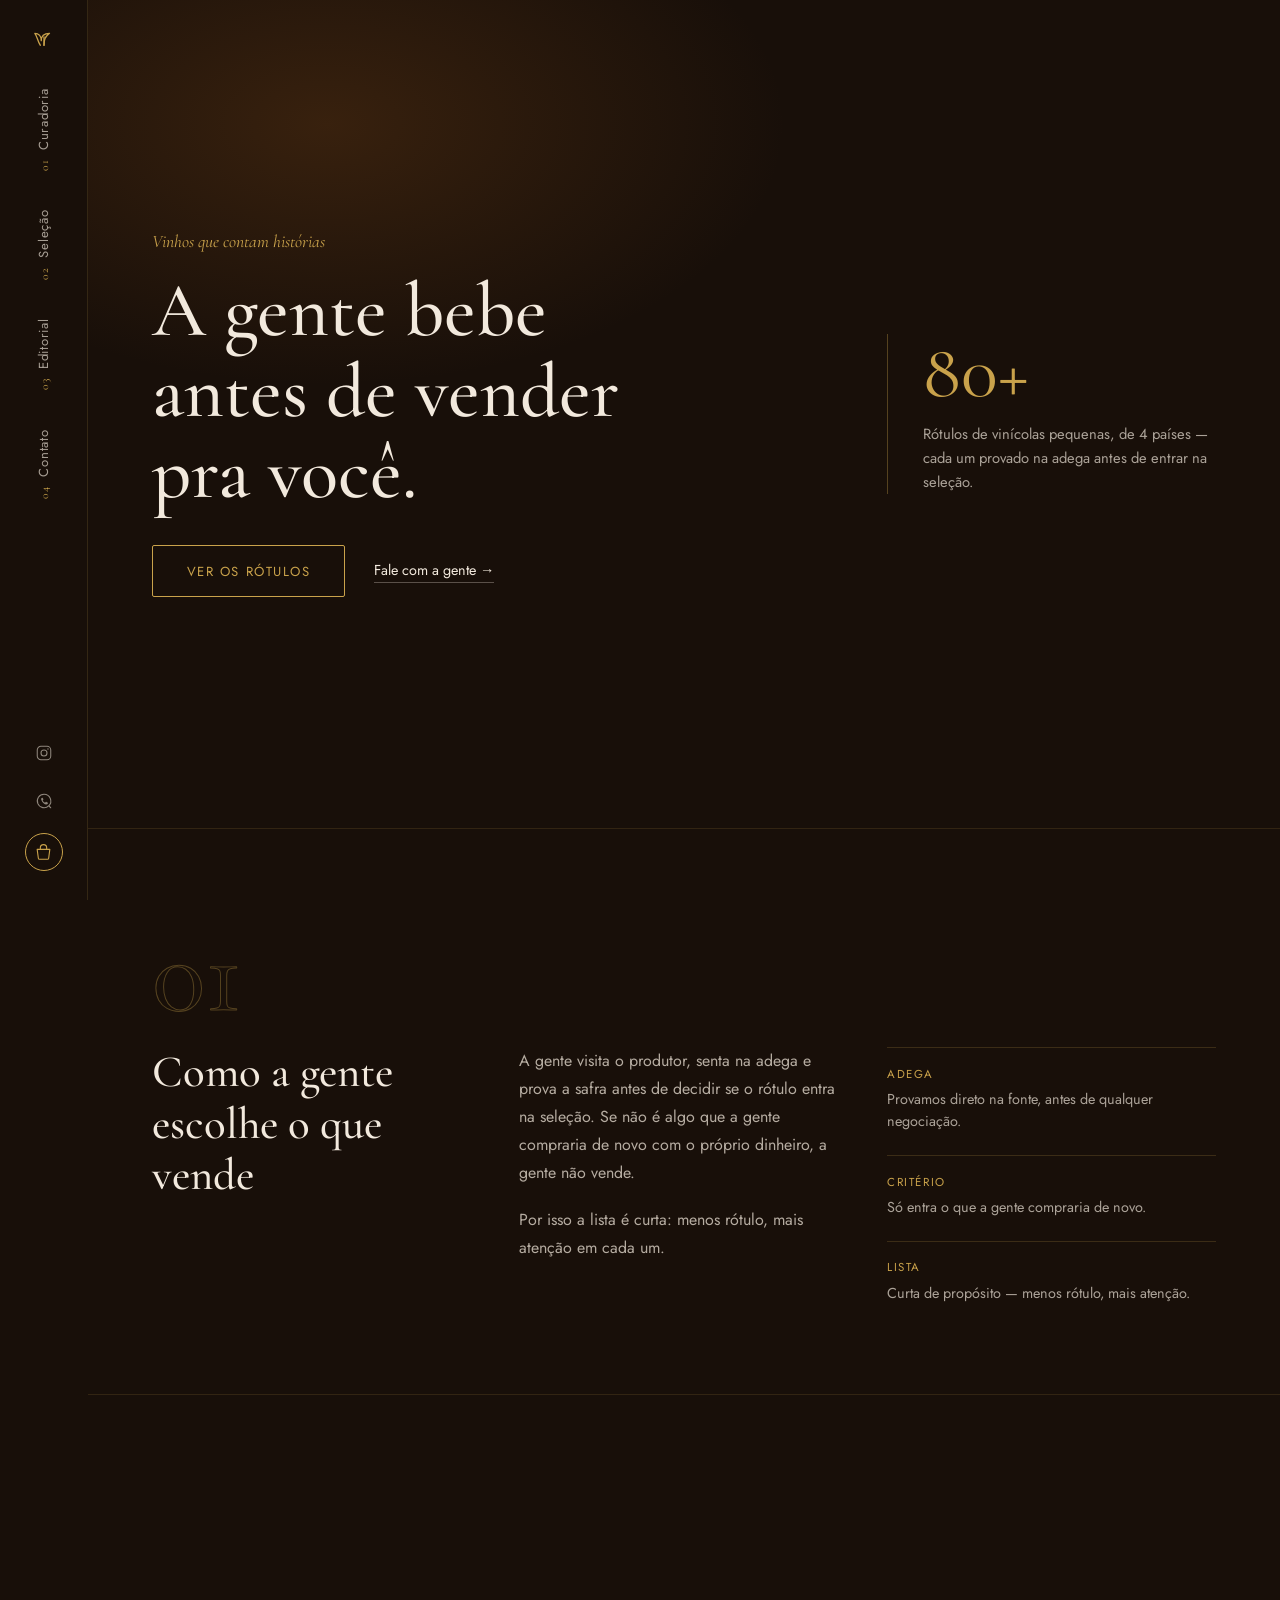
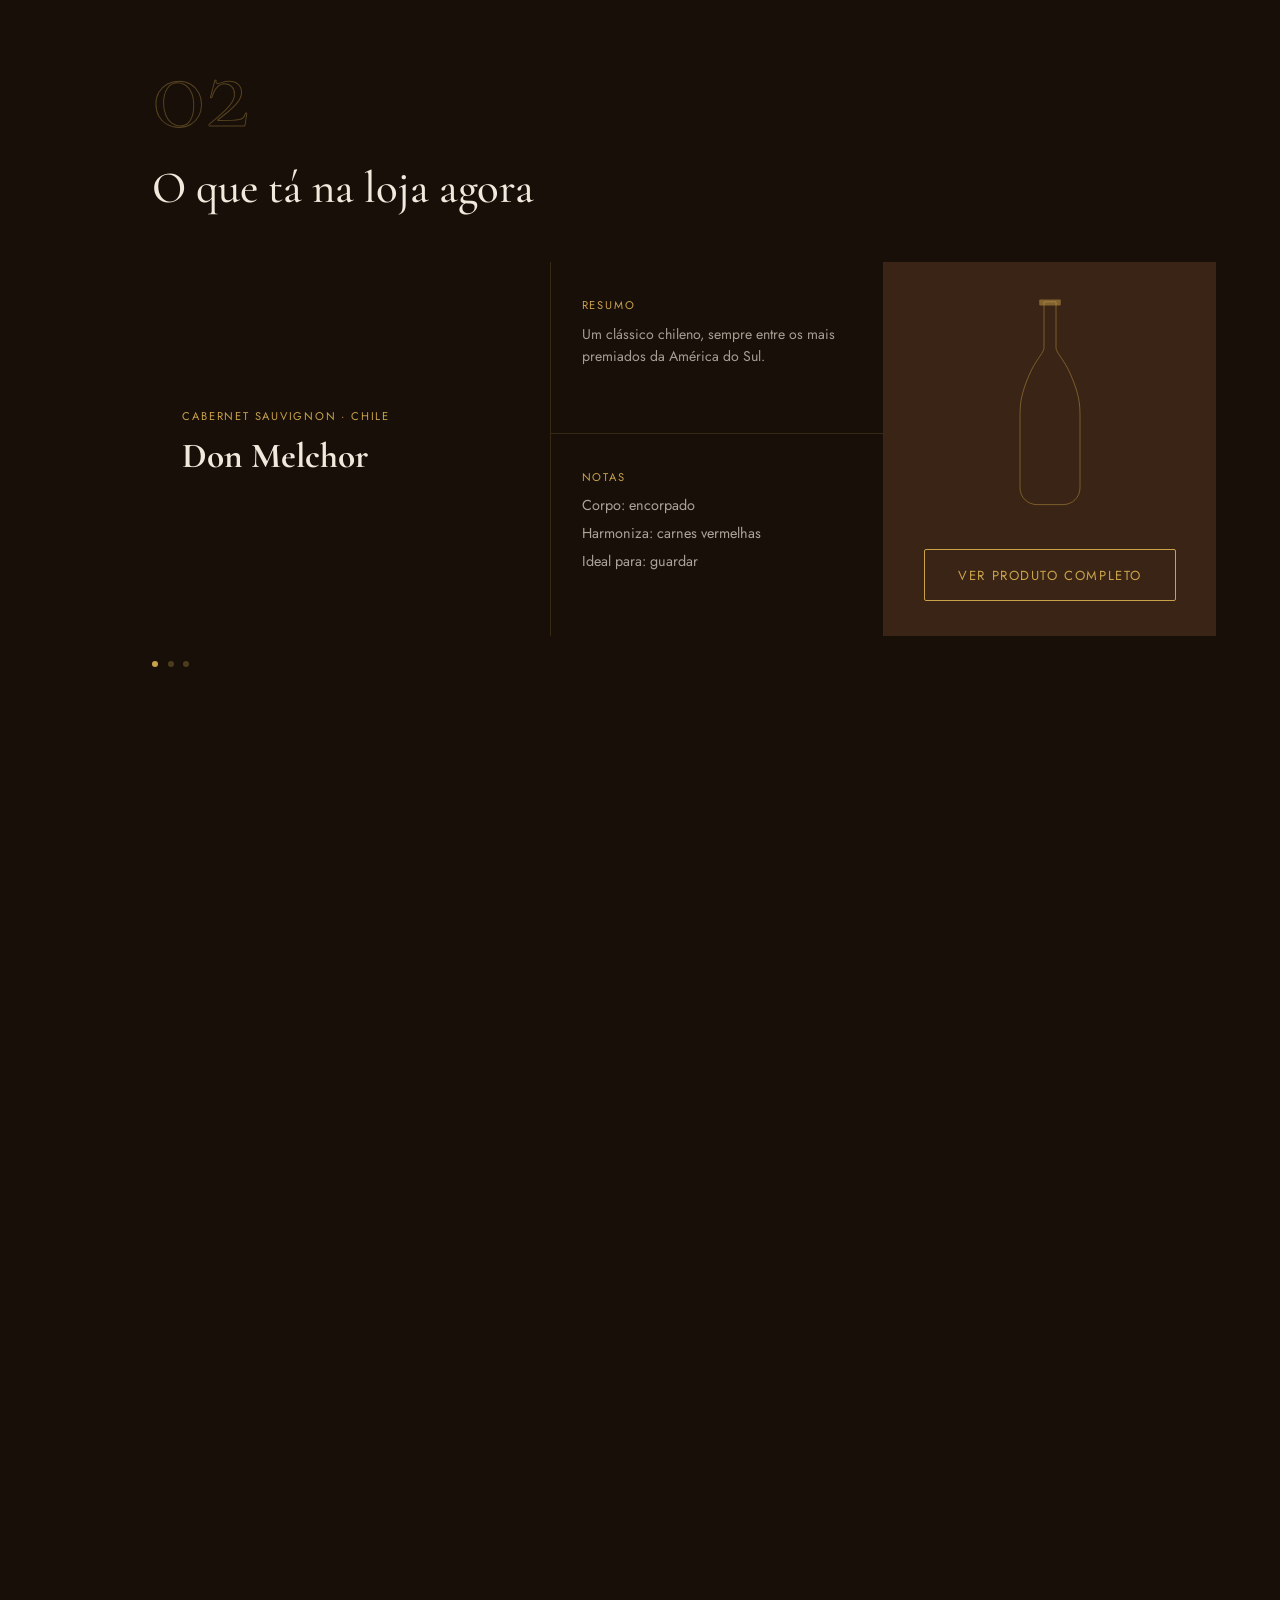
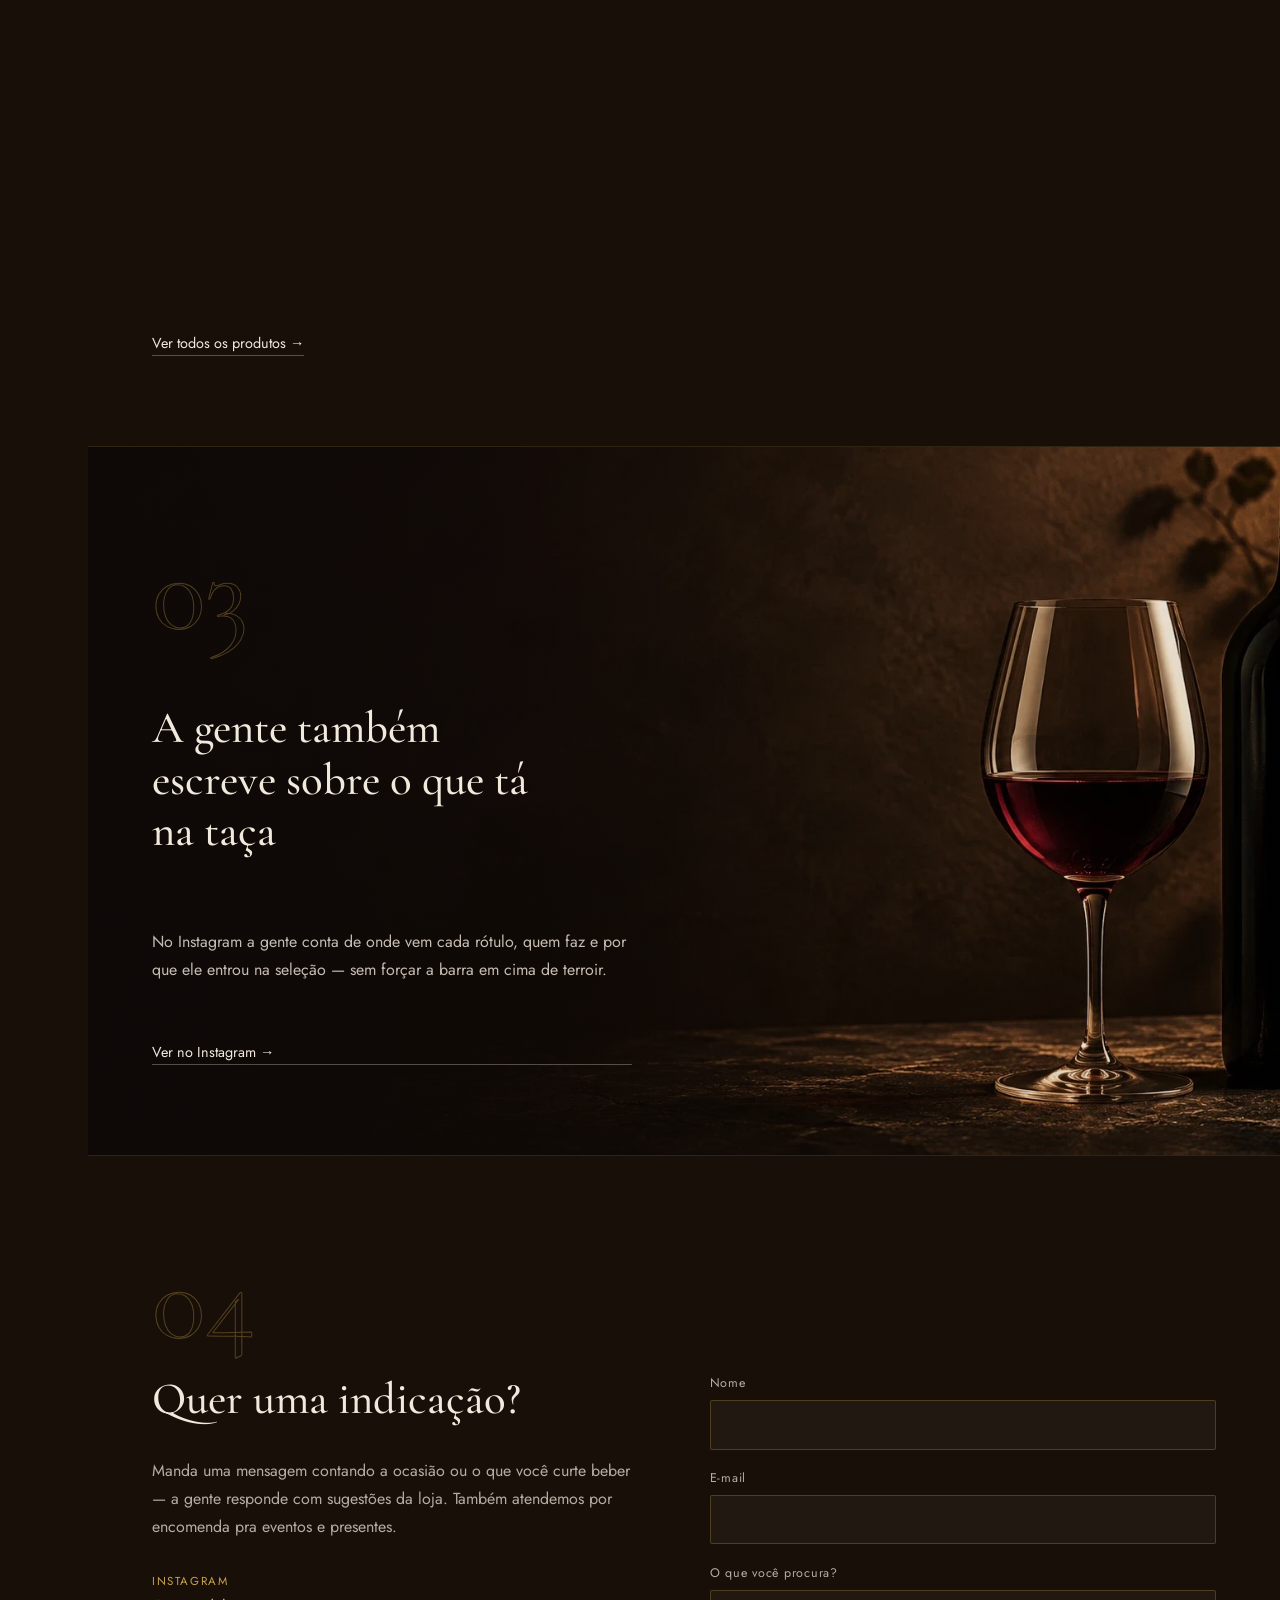
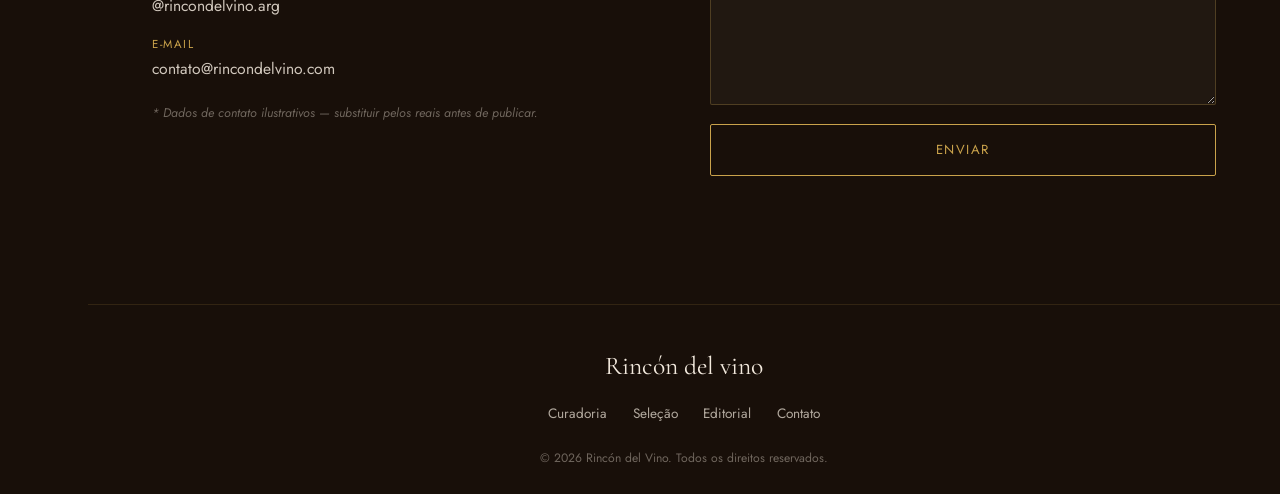
==== commit 9a9cbc4c: "Use the wine glass/bottle photo as a real background for section 03 Replaces the flat cream "invert"" ====
--- a/index.html
+++ b/index.html
@@ -263,9 +263,9 @@
           <a href="produtos/" class="link-underline catalog__more">Ver todos os produtos →</a>
         </section>
 
-        <section class="block block--invert" id="editorial">
-          <span class="block__index" aria-hidden="true">03</span>
+        <section class="block block--banner" id="editorial">
           <div class="block__grid block__grid--narrow">
+            <span class="block__index" aria-hidden="true">03</span>
             <h2 class="block__title">A gente também escreve sobre o que tá na taça</h2>
             <p class="body-copy">
               No Instagram a gente conta de onde vem cada rótulo, quem faz
--- a/assets/css/style.css
+++ b/assets/css/style.css
@@ -153,7 +153,7 @@
   height: 17px;
   padding: 0 4px;
   border-radius: 999px;
-  background: var(--wine);
+  background: #d6455a;
   color: var(--cream);
   font-size: 0.64rem;
   font-weight: 600;
@@ -295,8 +295,8 @@
   color: rgba(242, 233, 221, 0.72);
 }
 
-.block--invert .body-copy {
-  color: rgba(24, 15, 9, 0.7);
+.block--banner .body-copy {
+  color: rgba(242, 233, 221, 0.8);
 }
 
 .block__grid {
@@ -693,29 +693,24 @@
   font-size: 1.3rem;
 }
 
-/* -------------------- Invert (light) section -------------------- */
-
-.block--invert {
-  background: var(--cream);
-  color: var(--bg);
-}
-
-.block--invert .block__index {
-  -webkit-text-stroke: 1px rgba(24, 15, 9, 0.25);
-}
-
-.block--invert .block__title {
-  color: var(--bg);
-}
-
-.block--invert .link-underline {
-  color: var(--bg);
-  border-color: rgba(24, 15, 9, 0.35);
-}
-
-.block--invert .link-underline:hover {
-  color: var(--wine);
-  border-color: var(--wine);
+/* -------------------- Banner (photo background) section -------------------- */
+
+.block--banner {
+  position: relative;
+  min-height: 62vh;
+  display: flex;
+  align-items: center;
+  background-image: linear-gradient(
+      90deg,
+      rgba(14, 9, 8, 0.9) 0%,
+      rgba(14, 9, 8, 0.62) 36%,
+      rgba(14, 9, 8, 0.18) 62%,
+      rgba(14, 9, 8, 0.05) 100%
+    ),
+    url("../img/editorial-banner.webp");
+  background-size: cover;
+  background-position: center;
+  background-repeat: no-repeat;
 }
 
 /* -------------------- Cart page -------------------- */
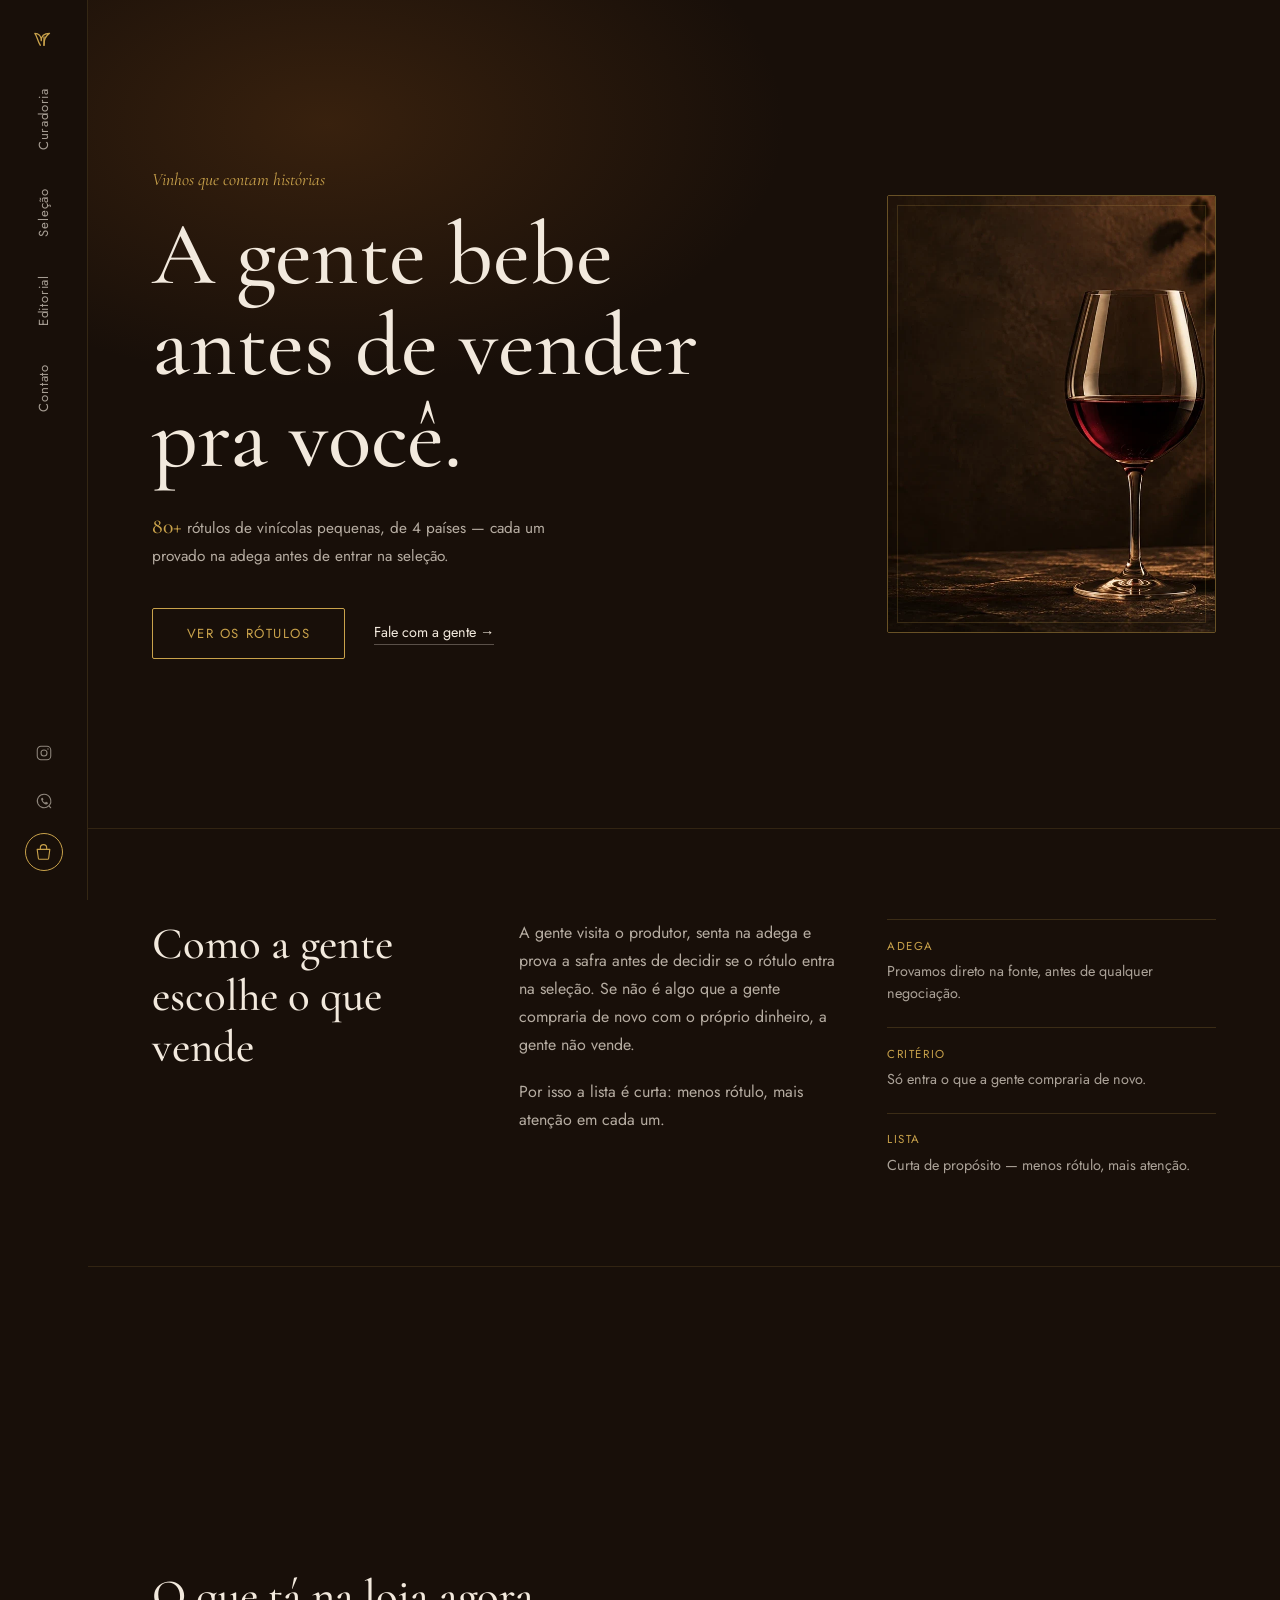
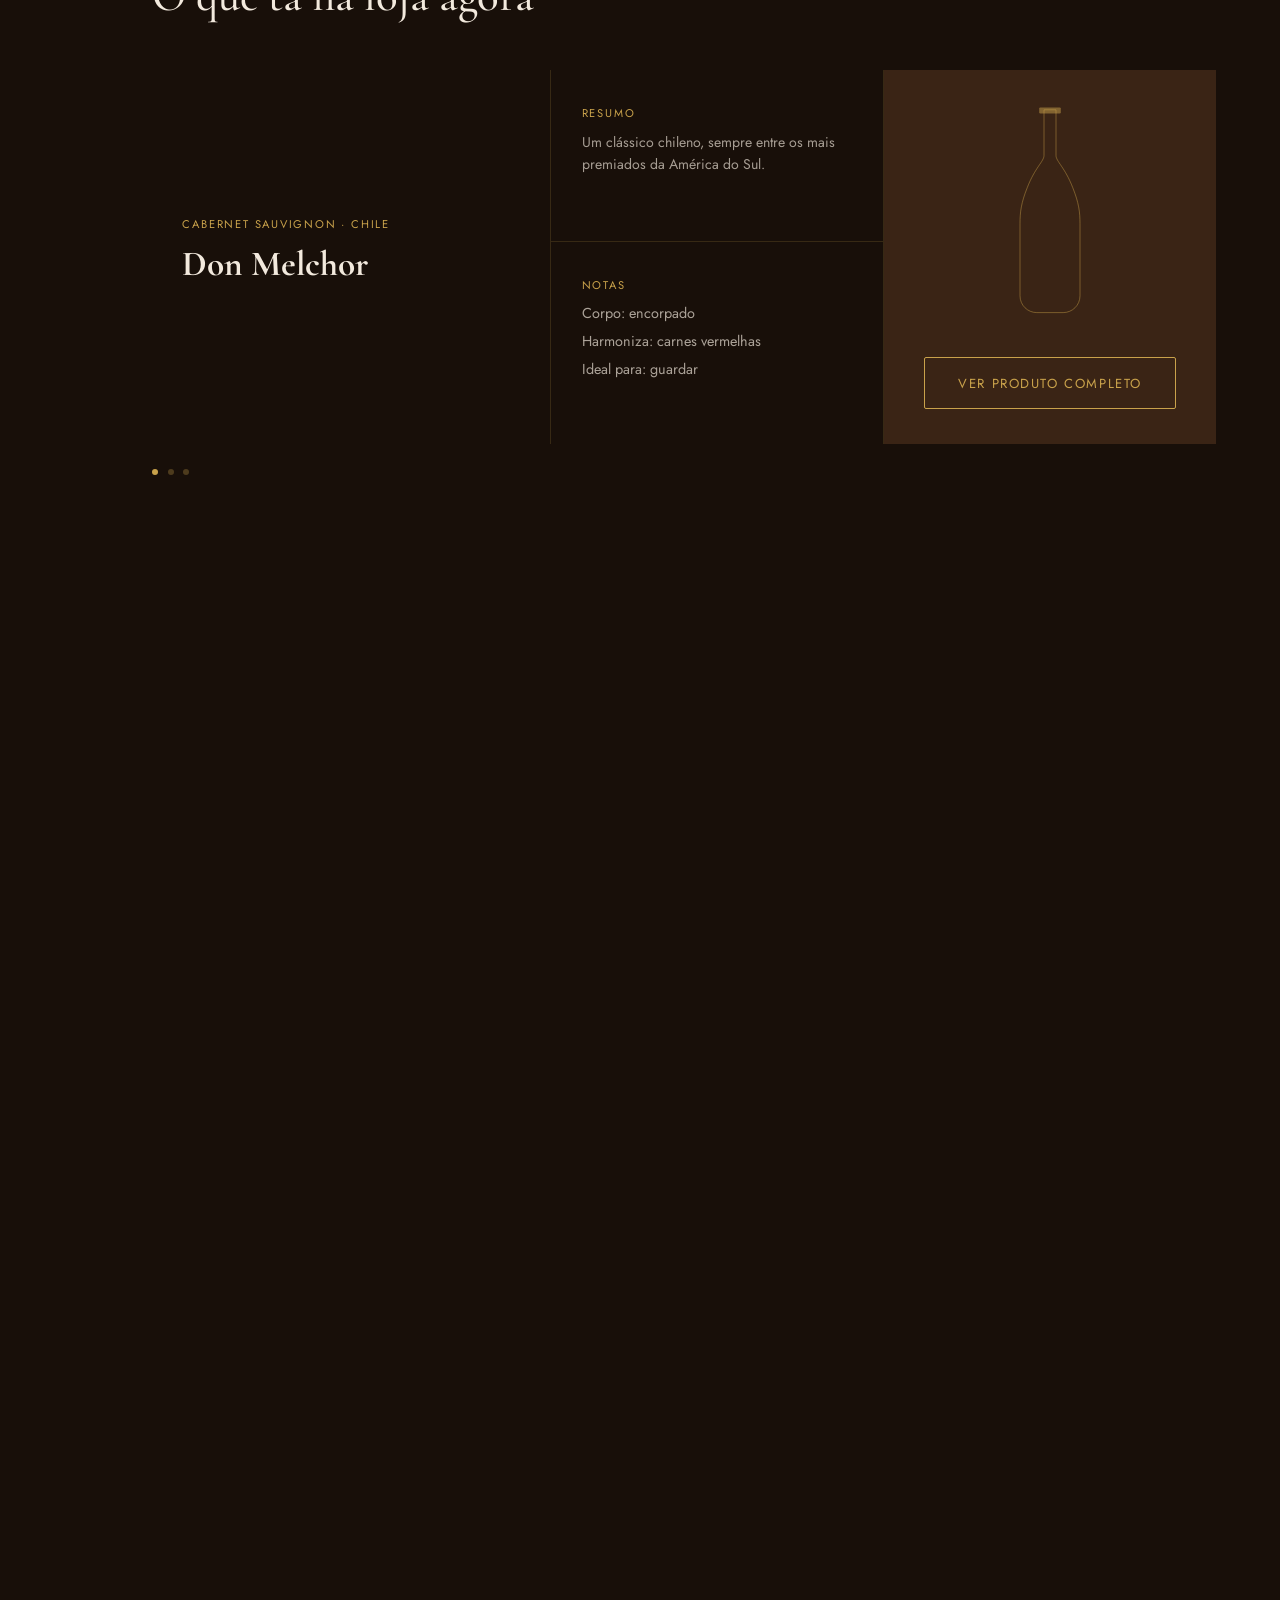
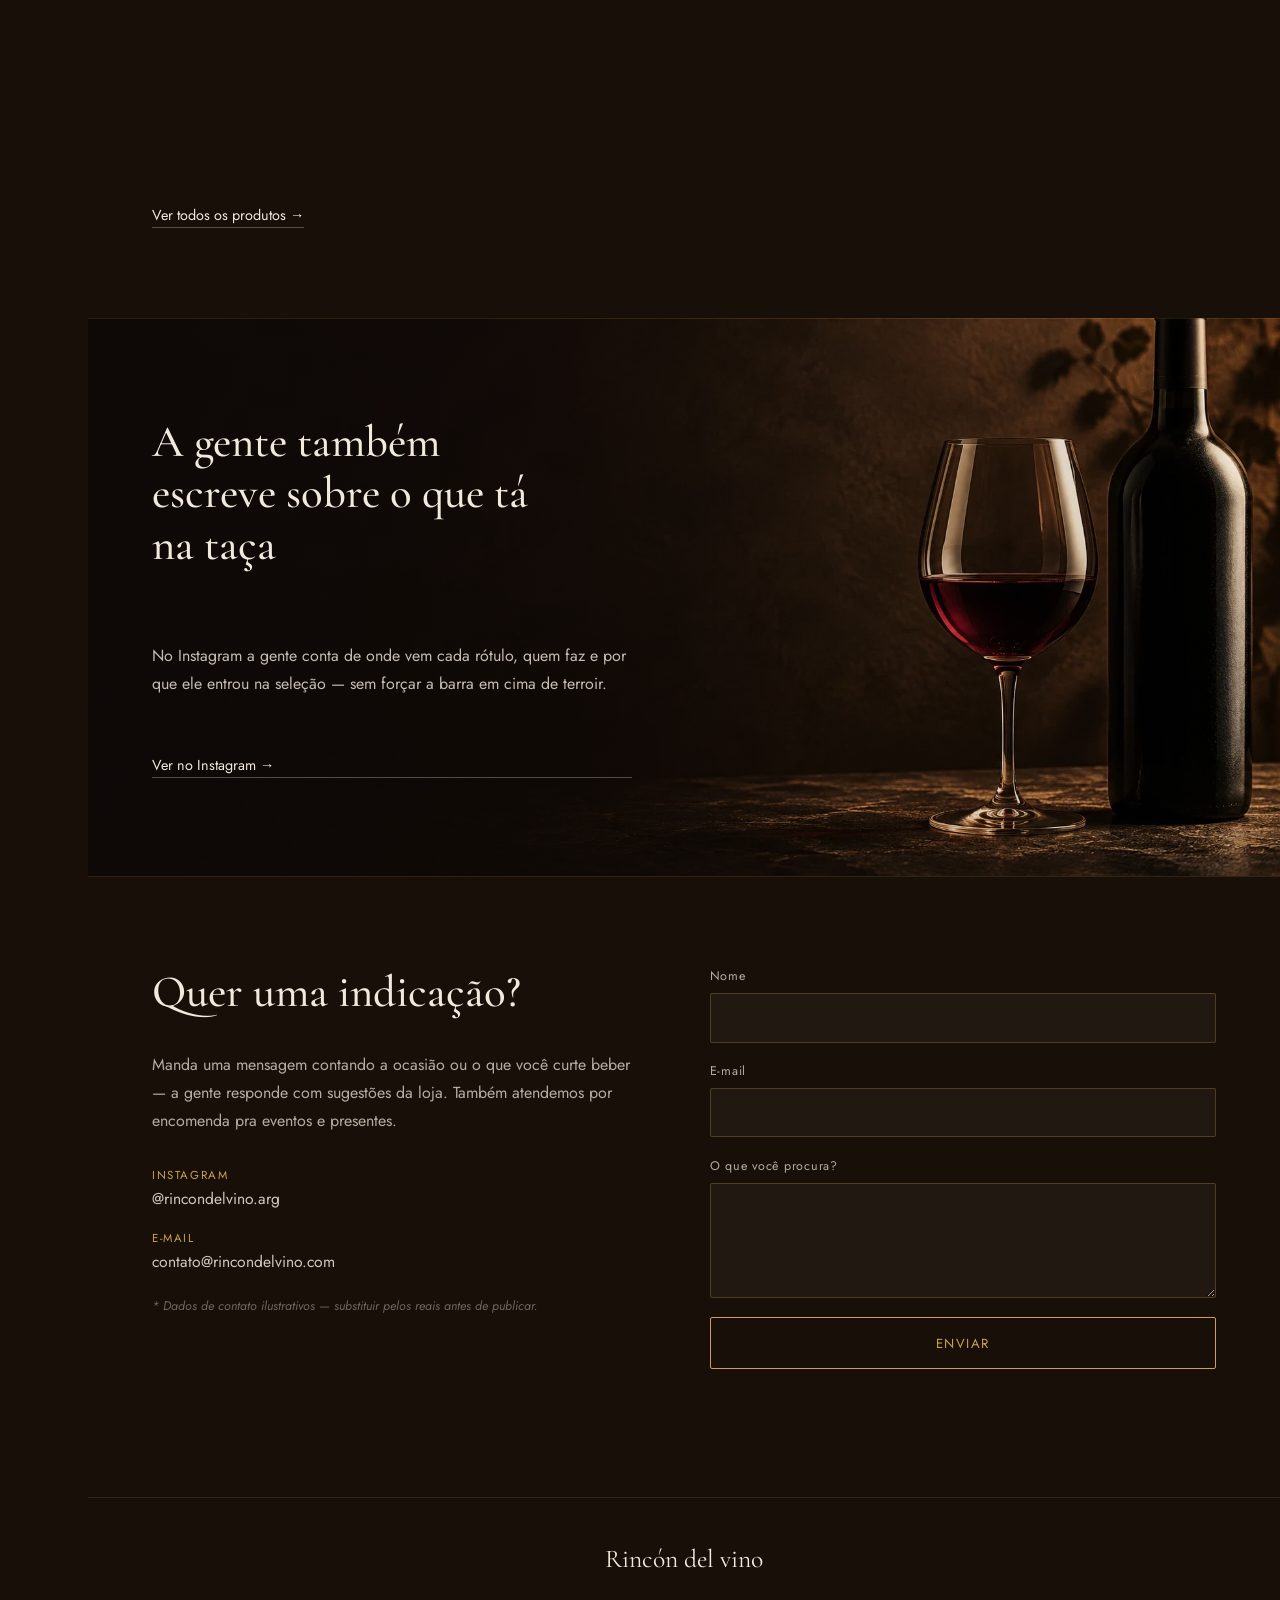
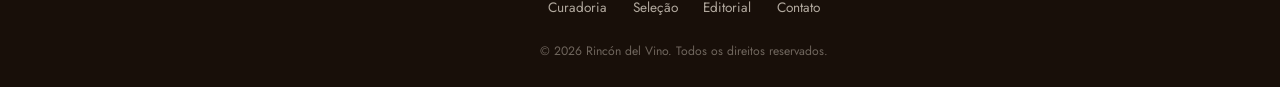
==== commit e54b9ed7: "Drop section/nav numbering; redesign hero with a framed photo Removes the "01/02/03/04" editorial-in" ====
--- a/index.html
+++ b/index.html
@@ -27,10 +27,10 @@
         </a>
 
         <nav class="rail__nav" id="nav-links">
-          <a href="#curadoria"><span class="rail__num">01</span>Curadoria</a>
-          <a href="produtos/"><span class="rail__num">02</span>Seleção</a>
-          <a href="#editorial"><span class="rail__num">03</span>Editorial</a>
-          <a href="#contato"><span class="rail__num">04</span>Contato</a>
+          <a href="#curadoria">Curadoria</a>
+          <a href="produtos/">Seleção</a>
+          <a href="#editorial">Editorial</a>
+          <a href="#contato">Contato</a>
         </nav>
 
         <div class="rail__right">
@@ -91,23 +91,27 @@
               antes de vender<br />
               pra você.
             </h1>
+            <p class="hero__stat">
+              <strong>80+</strong> rótulos de vinícolas pequenas, de 4
+              países — cada um provado na adega antes de entrar na
+              seleção.
+            </p>
             <div class="hero__actions">
               <a href="produtos/" class="cta">Ver os rótulos</a>
               <a href="#contato" class="link-underline">Fale com a gente →</a>
             </div>
           </div>
 
-          <aside class="hero__panel">
-            <p class="hero__panel-number">80+</p>
-            <p class="hero__panel-label">
-              Rótulos de vinícolas pequenas, de 4 países — cada um provado
-              na adega antes de entrar na seleção.
-            </p>
-          </aside>
+          <div class="hero__frame">
+            <img
+              src="assets/img/editorial-banner.webp"
+              alt="Taça de vinho tinto"
+              class="hero__frame-img"
+            />
+          </div>
         </section>
 
         <section class="block" id="curadoria">
-          <span class="block__index" aria-hidden="true">01</span>
           <div class="block__grid">
             <h2 class="block__title">Como a gente escolhe o que vende</h2>
 
@@ -144,7 +148,6 @@
         <section class="block block--catalog" id="colecao">
           <div class="catalog" id="catalog">
             <div class="catalog__frame">
-              <span class="block__index" aria-hidden="true">02</span>
               <h2 class="block__title">O que tá na loja agora</h2>
 
               <div class="bento" id="catalog-grid">
@@ -265,7 +268,6 @@
 
         <section class="block block--banner" id="editorial">
           <div class="block__grid block__grid--narrow">
-            <span class="block__index" aria-hidden="true">03</span>
             <h2 class="block__title">A gente também escreve sobre o que tá na taça</h2>
             <p class="body-copy">
               No Instagram a gente conta de onde vem cada rótulo, quem faz
@@ -282,7 +284,6 @@
         </section>
 
         <section class="block" id="contato">
-          <span class="block__index" aria-hidden="true">04</span>
           <div class="contact-grid">
             <div class="contact__info">
               <h2 class="block__title">Quer uma indicação?</h2>
--- a/assets/css/style.css
+++ b/assets/css/style.css
@@ -86,12 +86,6 @@
 
 .rail__nav a:hover,
 .rail__nav a.is-current {
-  color: var(--gold);
-}
-
-.rail__num {
-  font-family: "Cormorant Garamond", Georgia, serif;
-  font-size: 0.72rem;
   color: var(--gold);
 }
 
@@ -194,39 +188,57 @@
 }
 
 .hero__headline {
-  margin: 0 0 2rem;
+  margin: 0 0 1.6rem;
   font-family: "Cormorant Garamond", Georgia, serif;
   font-weight: 500;
-  font-size: clamp(2.6rem, 6vw, 4.8rem);
-  line-height: 1.05;
+  font-size: clamp(3rem, 7vw, 5.6rem);
+  line-height: 1.02;
   color: var(--cream);
 }
 
+.hero__stat {
+  margin: 0 0 2.4rem;
+  max-width: 27rem;
+  font-size: 0.96rem;
+  line-height: 1.65;
+  color: rgba(242, 233, 221, 0.72);
+}
+
+.hero__stat strong {
+  font-family: "Cormorant Garamond", Georgia, serif;
+  font-weight: 500;
+  font-size: 1.35rem;
+  color: var(--gold);
+}
+
 .hero__actions {
   display: flex;
   align-items: center;
   gap: 1.8rem;
 }
 
-.hero__panel {
-  border-left: 1px solid rgba(201, 162, 75, 0.35);
-  padding-left: 2.2rem;
-}
-
-.hero__panel-number {
-  margin: 0 0 0.8rem;
-  font-family: "Cormorant Garamond", Georgia, serif;
-  font-size: clamp(3rem, 6vw, 5rem);
-  color: var(--gold);
-  line-height: 1;
-}
-
-.hero__panel-label {
-  margin: 0;
-  max-width: 20rem;
-  font-size: 0.92rem;
-  line-height: 1.6;
-  color: rgba(242, 233, 221, 0.68);
+.hero__frame {
+  position: relative;
+  aspect-ratio: 3 / 4;
+  border: 1px solid rgba(201, 162, 75, 0.45);
+  border-radius: 2px;
+  overflow: hidden;
+}
+
+.hero__frame::after {
+  content: "";
+  position: absolute;
+  inset: 9px;
+  border: 1px solid rgba(201, 162, 75, 0.2);
+  pointer-events: none;
+}
+
+.hero__frame-img {
+  display: block;
+  width: 100%;
+  height: 100%;
+  object-fit: cover;
+  object-position: 78% 45%;
 }
 
 .link-underline {
@@ -265,16 +277,6 @@
   position: relative;
   padding: 10vh 5vw;
   border-top: 1px solid rgba(201, 162, 75, 0.14);
-}
-
-.block__index {
-  display: block;
-  margin-bottom: 1rem;
-  font-family: "Cormorant Garamond", Georgia, serif;
-  font-size: clamp(4rem, 9vw, 7rem);
-  line-height: 1;
-  color: transparent;
-  -webkit-text-stroke: 1px rgba(201, 162, 75, 0.35);
 }
 
 .block__title {
@@ -1033,14 +1035,12 @@
     grid-template-columns: 1fr;
     text-align: left;
     padding-top: 8vh;
-    gap: 3rem;
-  }
-
-  .hero__panel {
-    border-left: none;
-    border-top: 1px solid rgba(201, 162, 75, 0.35);
-    padding-left: 0;
-    padding-top: 1.6rem;
+    gap: 2.4rem;
+  }
+
+  .hero__frame {
+    aspect-ratio: 16 / 10;
+    max-width: 28rem;
   }
 
   .block__grid,
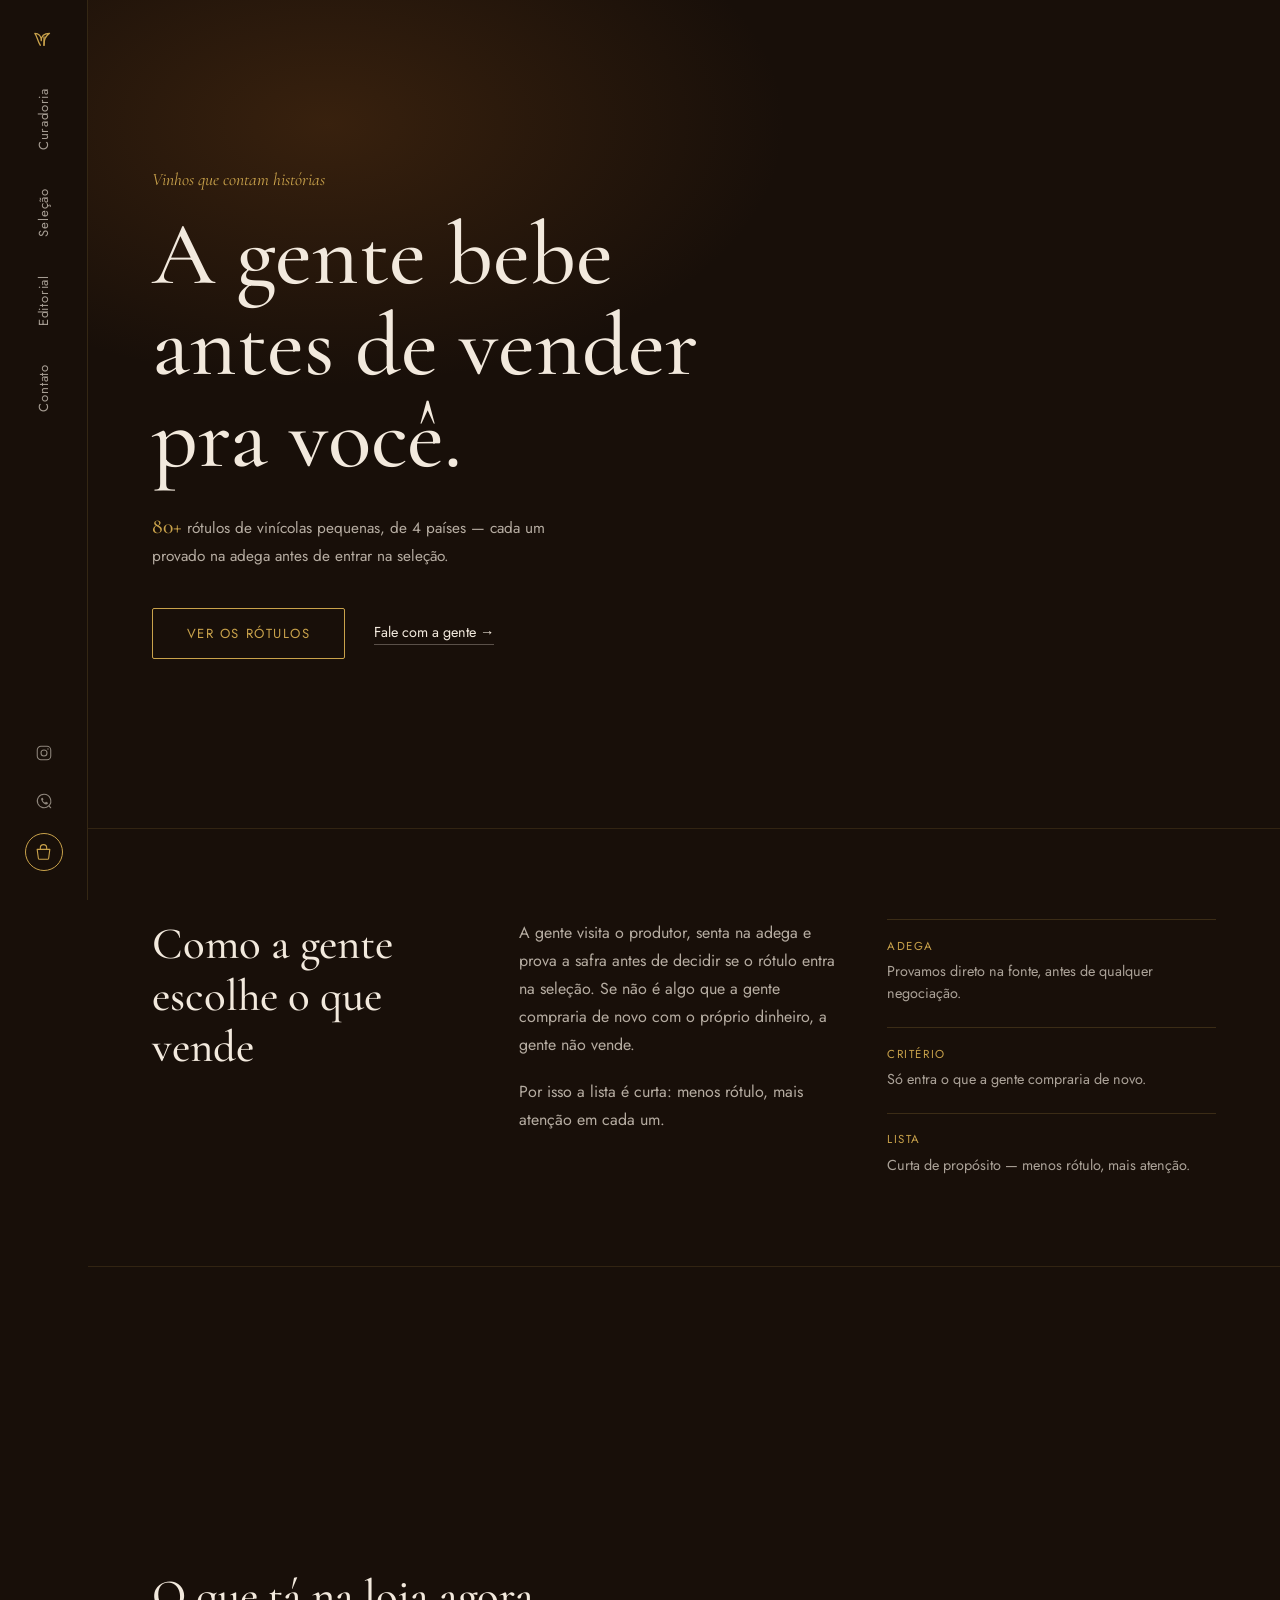
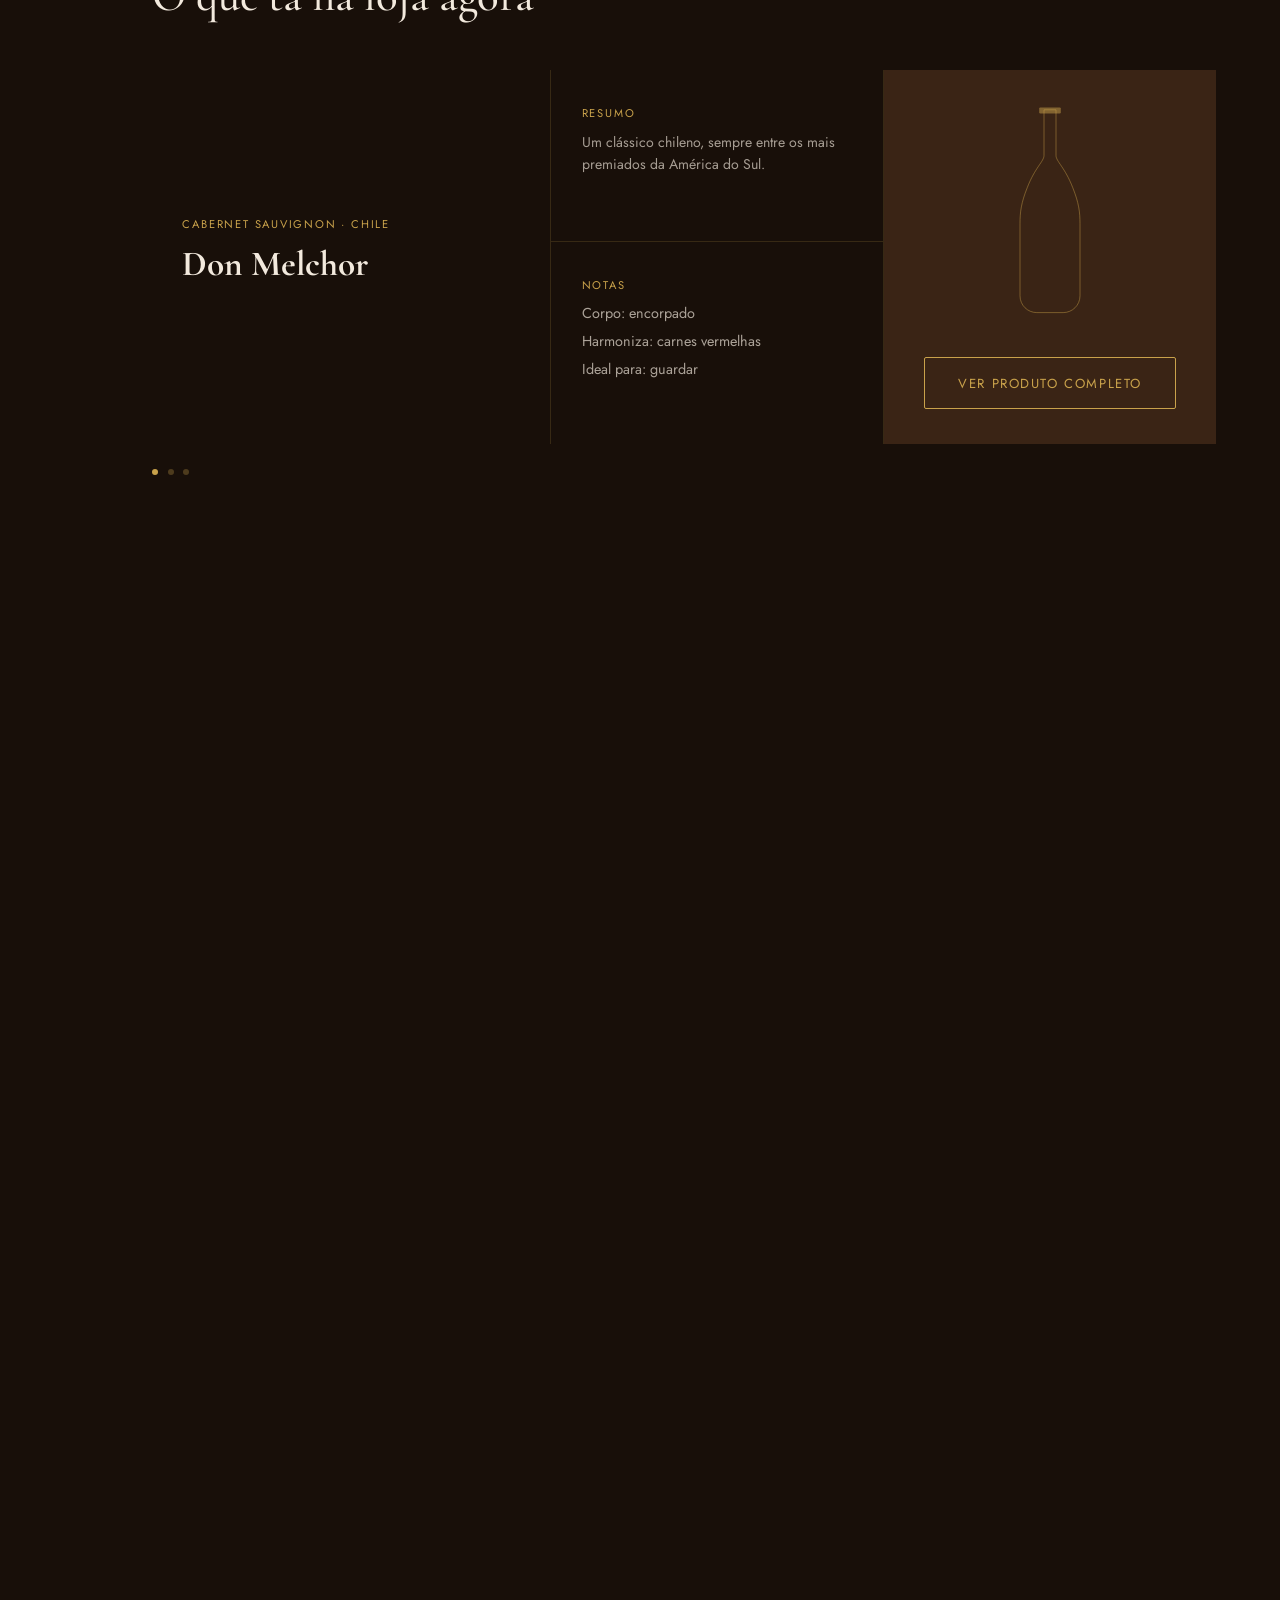
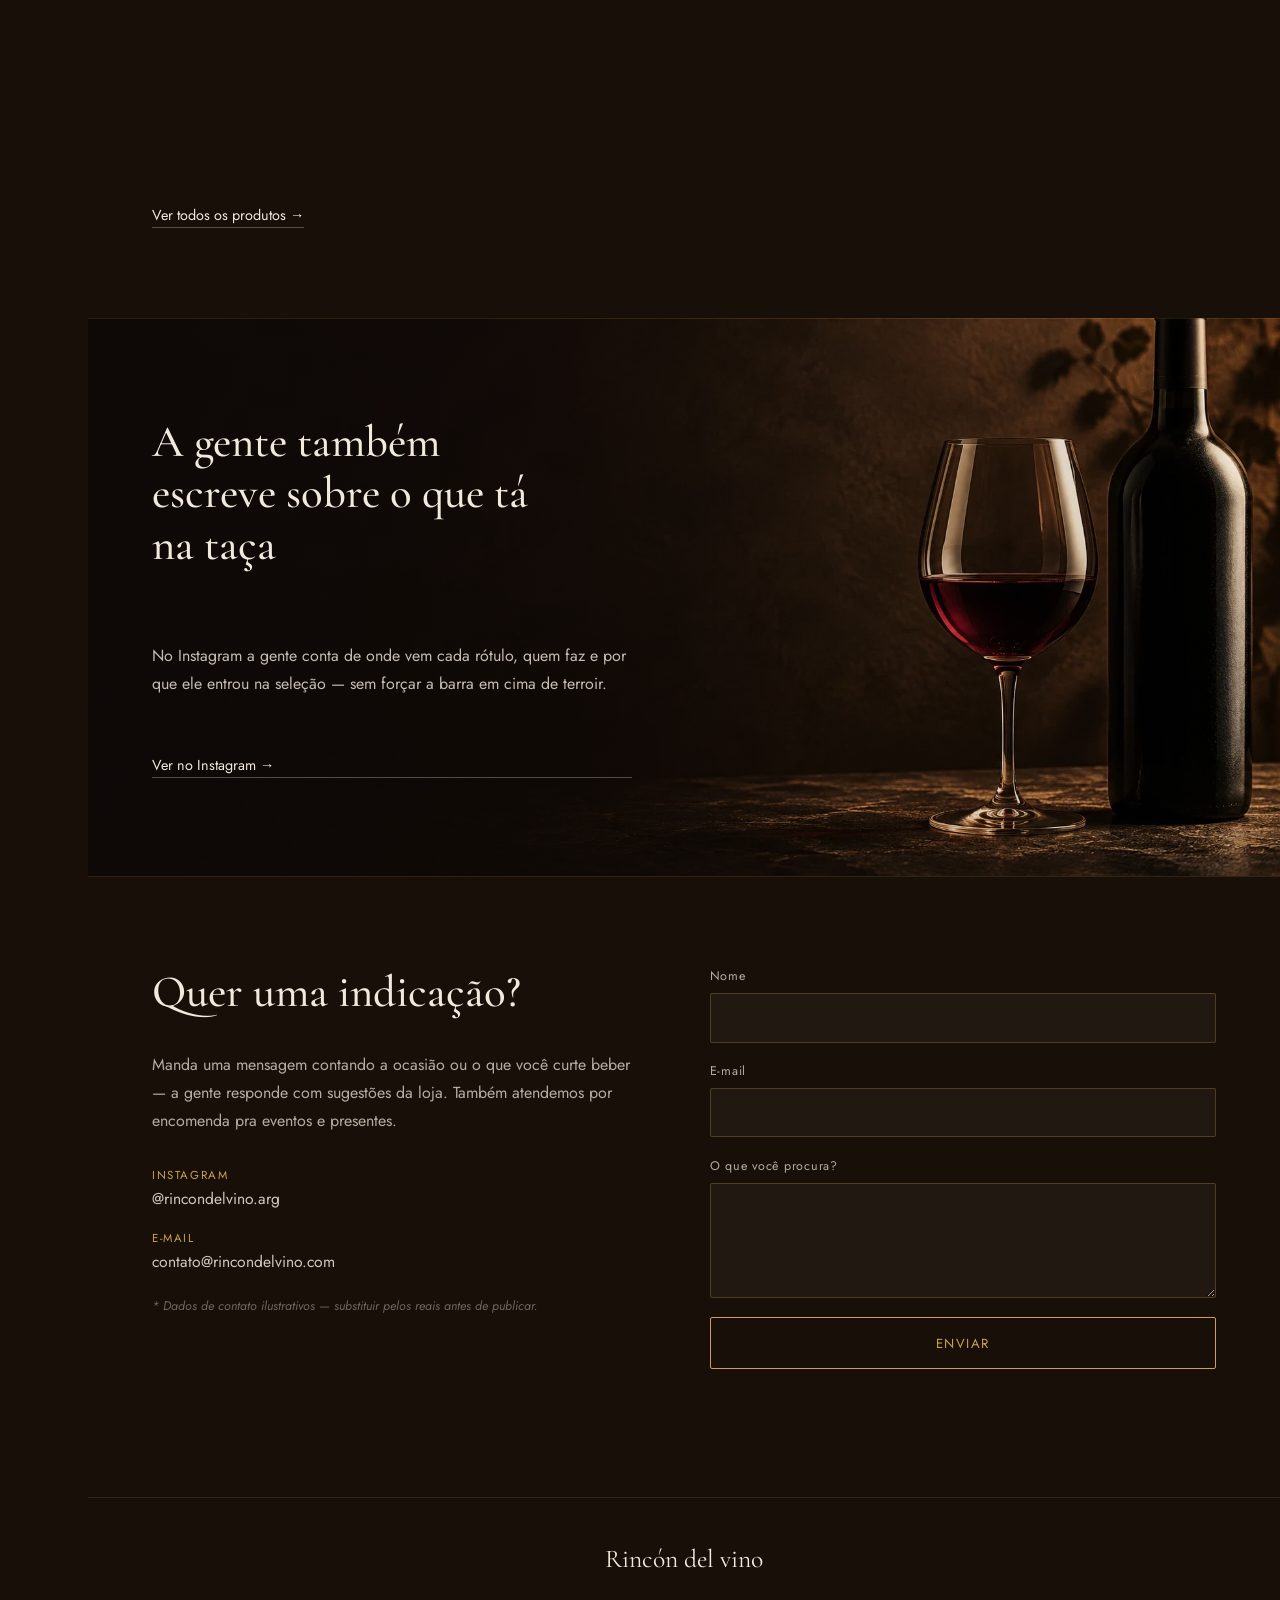
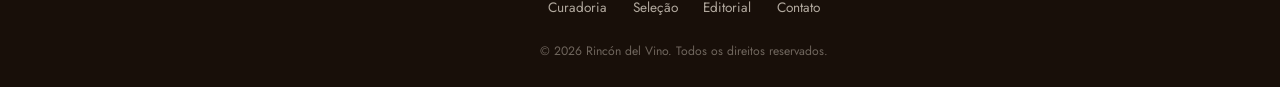
==== commit 0447f7d6: "Remove the framed photo from the hero, back to typography only Keeps the bolder headline and inline " ====
--- a/index.html
+++ b/index.html
@@ -101,14 +101,6 @@
               <a href="#contato" class="link-underline">Fale com a gente →</a>
             </div>
           </div>
-
-          <div class="hero__frame">
-            <img
-              src="assets/img/editorial-banner.webp"
-              alt="Taça de vinho tinto"
-              class="hero__frame-img"
-            />
-          </div>
         </section>
 
         <section class="block" id="curadoria">
--- a/assets/css/style.css
+++ b/assets/css/style.css
@@ -171,12 +171,14 @@
 
 .hero {
   min-height: 92vh;
-  display: grid;
-  grid-template-columns: 1.35fr 0.65fr;
-  gap: 4vw;
+  display: flex;
   align-items: center;
   padding: 6vh 5vw;
   background: radial-gradient(55% 45% at 20% 15%, rgba(139, 79, 26, 0.28), transparent 70%);
+}
+
+.hero__main {
+  max-width: 40rem;
 }
 
 .hero__kicker {
@@ -215,30 +217,6 @@
   display: flex;
   align-items: center;
   gap: 1.8rem;
-}
-
-.hero__frame {
-  position: relative;
-  aspect-ratio: 3 / 4;
-  border: 1px solid rgba(201, 162, 75, 0.45);
-  border-radius: 2px;
-  overflow: hidden;
-}
-
-.hero__frame::after {
-  content: "";
-  position: absolute;
-  inset: 9px;
-  border: 1px solid rgba(201, 162, 75, 0.2);
-  pointer-events: none;
-}
-
-.hero__frame-img {
-  display: block;
-  width: 100%;
-  height: 100%;
-  object-fit: cover;
-  object-position: 78% 45%;
 }
 
 .link-underline {
@@ -1032,15 +1010,8 @@
   }
 
   .hero {
-    grid-template-columns: 1fr;
     text-align: left;
     padding-top: 8vh;
-    gap: 2.4rem;
-  }
-
-  .hero__frame {
-    aspect-ratio: 16 / 10;
-    max-width: 28rem;
   }
 
   .block__grid,
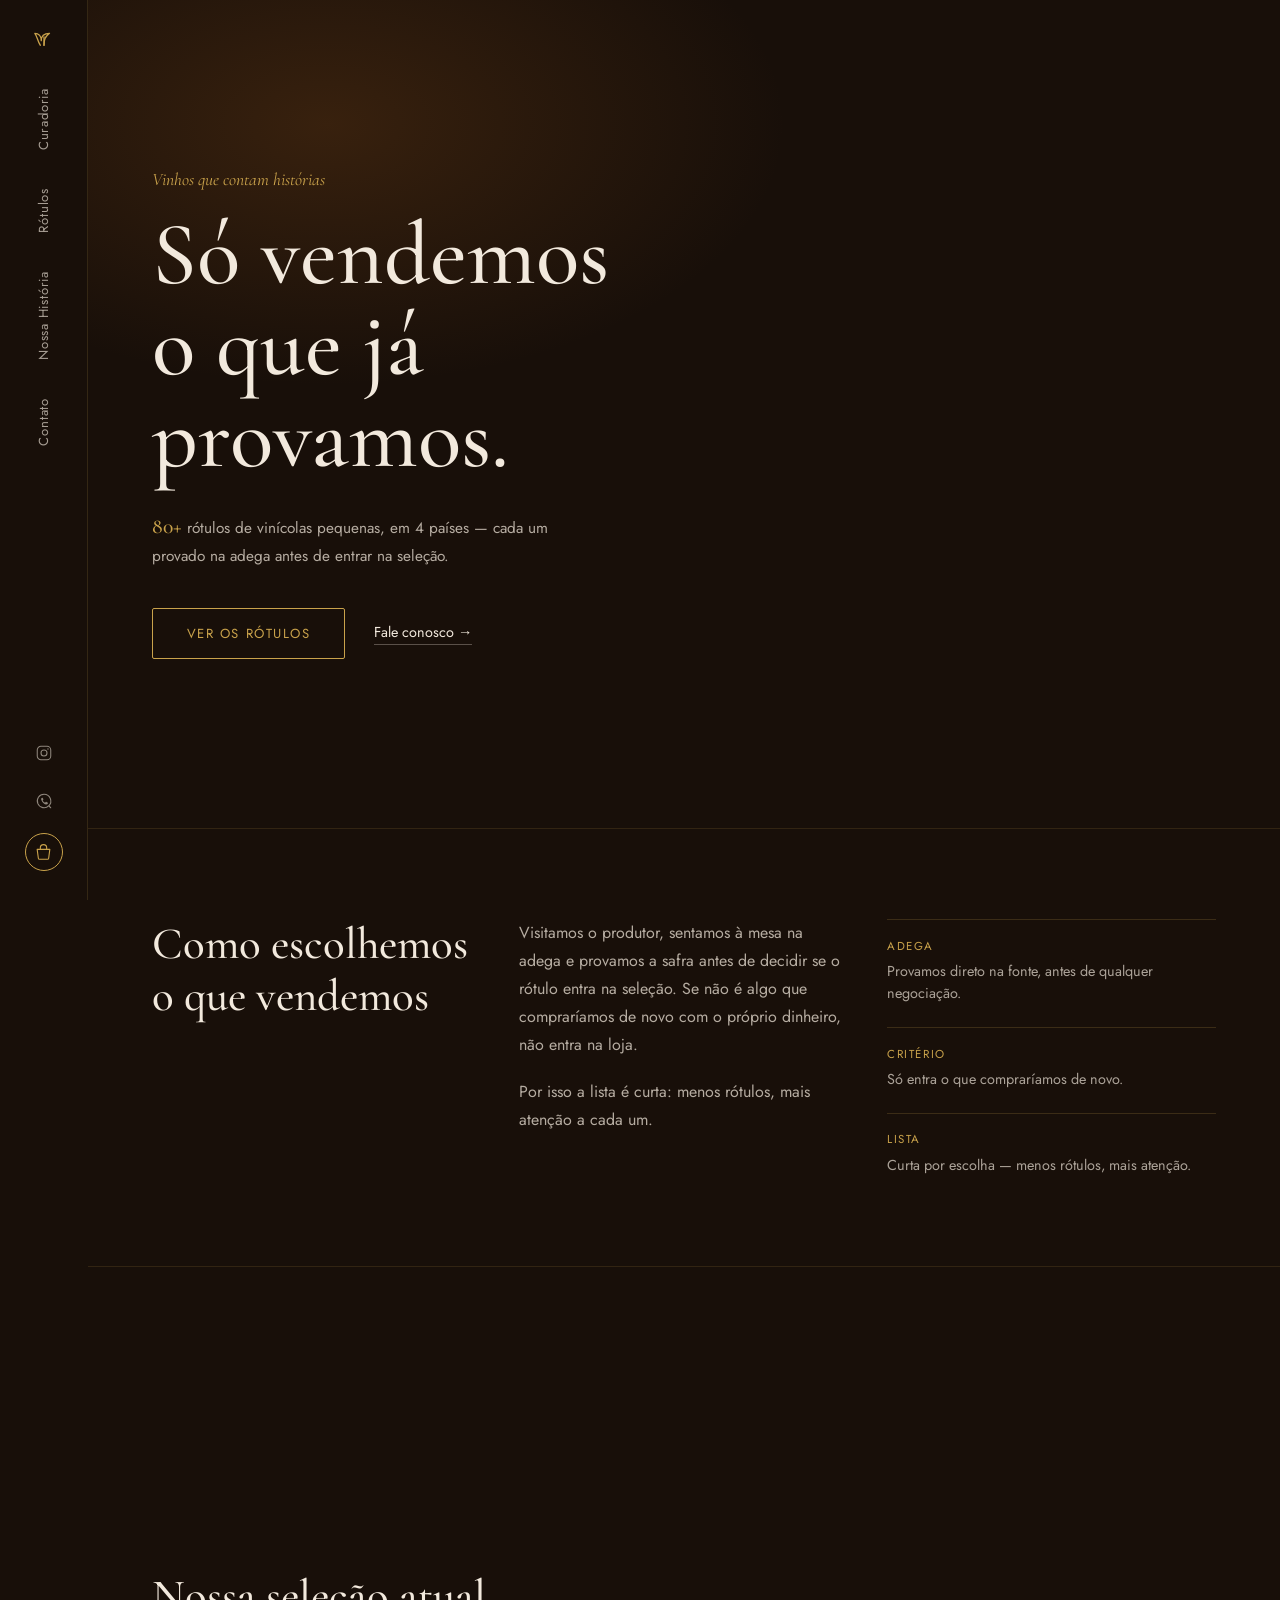
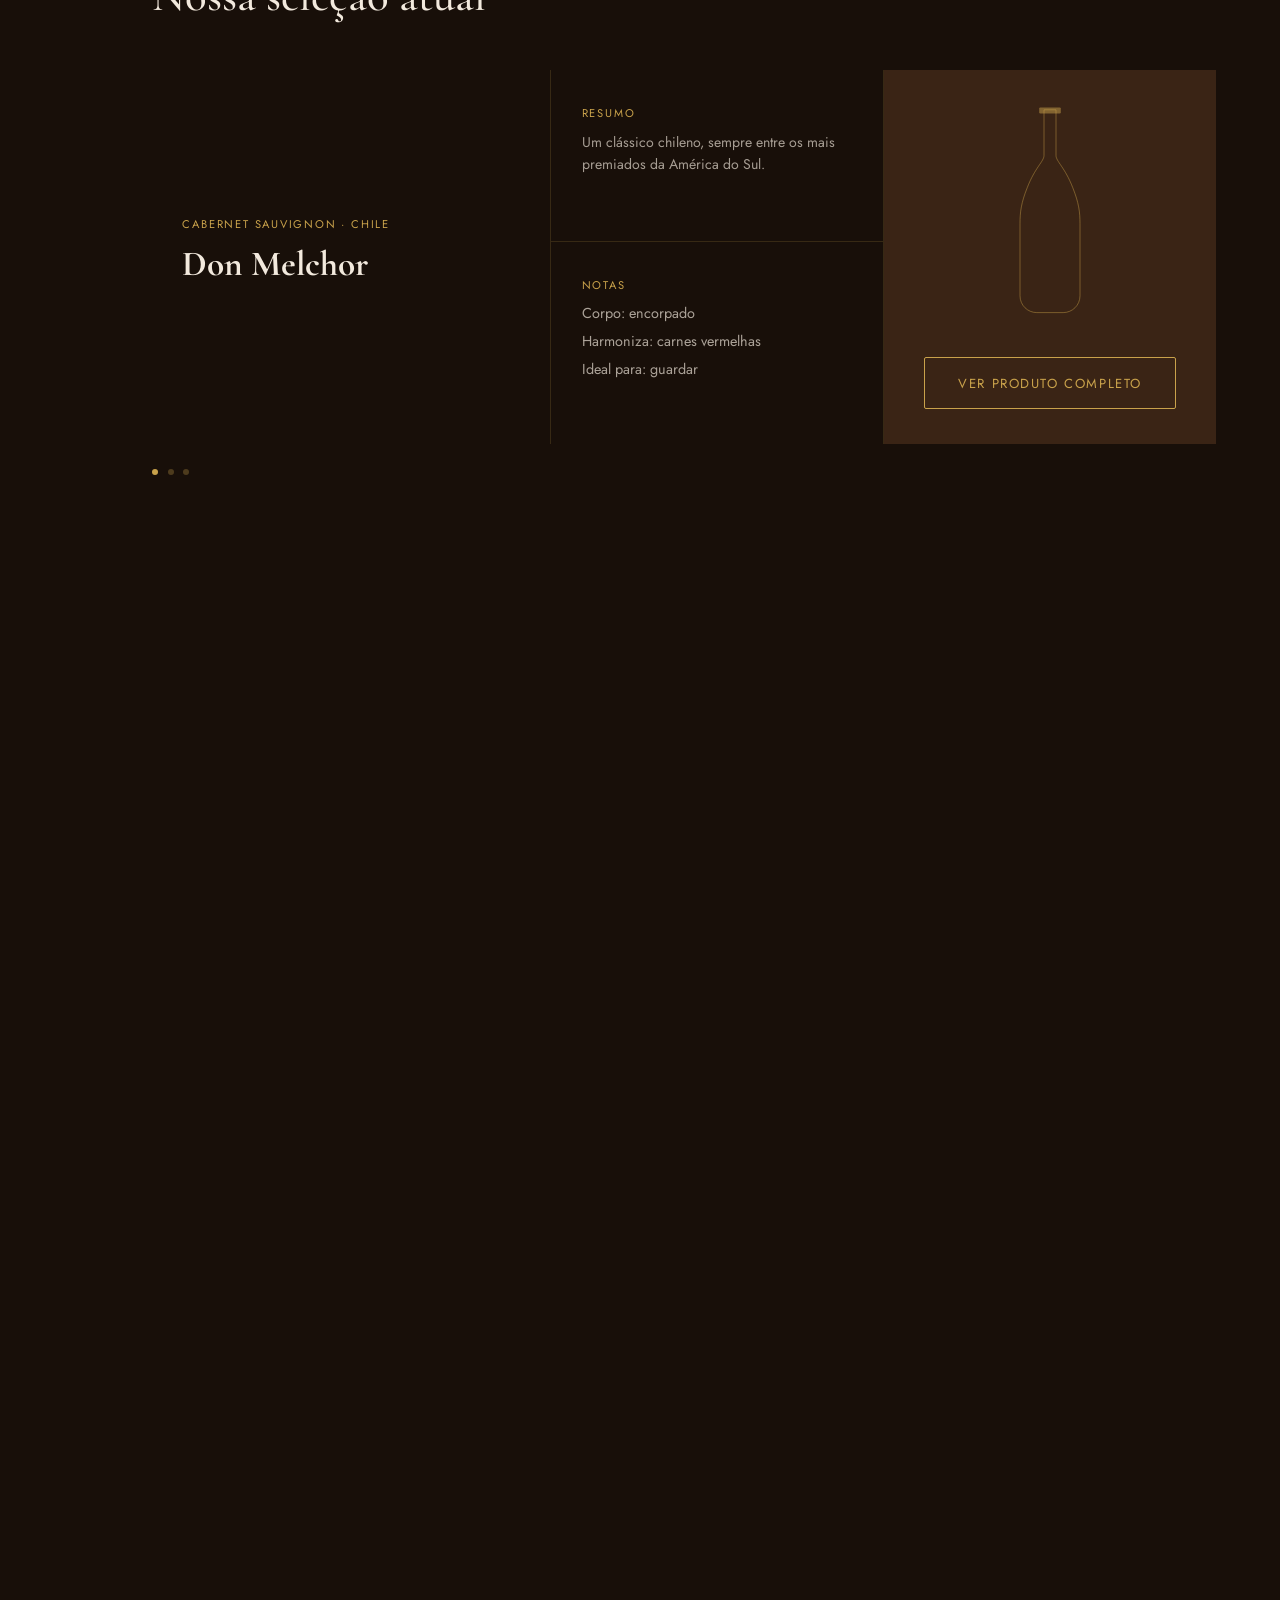
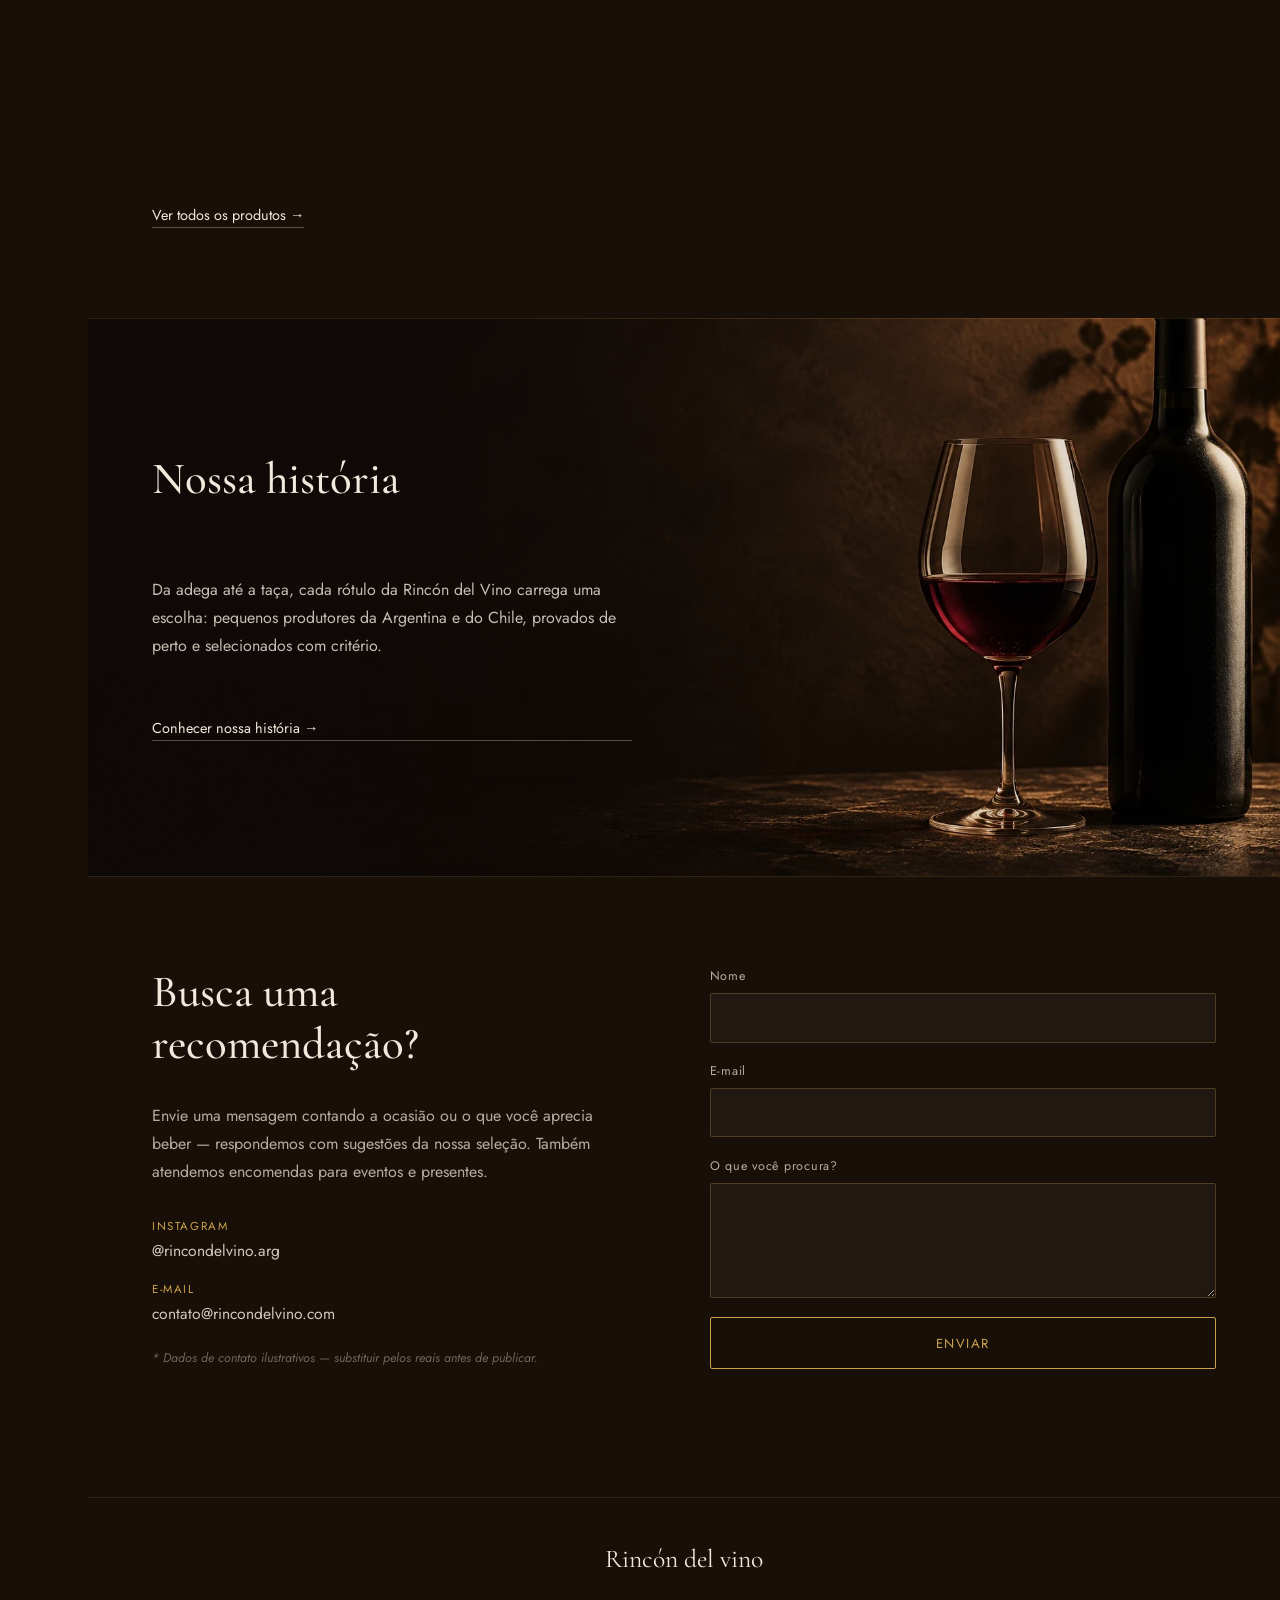
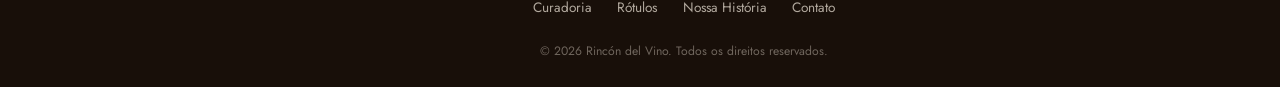
==== commit 3d38cdd7: "Add "Nossa História" page, elevate copy tone, strengthen SEO Rename nav "Seleção" -> "Rótulos" and "" ====
--- a/index.html
+++ b/index.html
@@ -3,10 +3,27 @@
   <head>
     <meta charset="UTF-8" />
     <meta name="viewport" content="width=device-width, initial-scale=1.0" />
-    <title>Rincón del Vino — Vinhos que contam histórias</title>
+    <title>Rincón del Vino — Curadoria de Vinhos Argentinos e Chilenos</title>
     <meta
       name="description"
-      content="Rincón del Vino — curadoria de rótulos de pequenos produtores da Argentina e do Chile."
+      content="A Rincón del Vino é uma garrafeira especializada em vinhos argentinos e chilenos de pequenos produtores. Rótulos provados e selecionados a dedo, com retirada em loja."
+    />
+    <meta name="robots" content="index, follow" />
+    <link rel="canonical" href="https://rincon-zeta.vercel.app/" />
+    <meta property="og:type" content="website" />
+    <meta property="og:site_name" content="Rincón del Vino" />
+    <meta property="og:title" content="Rincón del Vino — Curadoria de Vinhos Argentinos e Chilenos" />
+    <meta
+      property="og:description"
+      content="Garrafeira especializada em vinhos argentinos e chilenos de pequenos produtores, provados e selecionados a dedo."
+    />
+    <meta property="og:url" content="https://rincon-zeta.vercel.app/" />
+    <meta property="og:locale" content="pt_BR" />
+    <meta name="twitter:card" content="summary" />
+    <meta name="twitter:title" content="Rincón del Vino — Curadoria de Vinhos Argentinos e Chilenos" />
+    <meta
+      name="twitter:description"
+      content="Garrafeira especializada em vinhos argentinos e chilenos de pequenos produtores, provados e selecionados a dedo."
     />
     <link rel="preconnect" href="https://fonts.googleapis.com" />
     <link rel="preconnect" href="https://fonts.gstatic.com" crossorigin />
@@ -15,6 +32,17 @@
       rel="stylesheet"
     />
     <link rel="stylesheet" href="assets/css/style.css" />
+    <script type="application/ld+json">
+      {
+        "@context": "https://schema.org",
+        "@type": "LiquorStore",
+        "name": "Rincón del Vino",
+        "description": "Garrafeira especializada em vinhos argentinos e chilenos de pequenos produtores.",
+        "url": "https://rincon-zeta.vercel.app/",
+        "sameAs": ["https://www.instagram.com/rincondelvino.arg/"],
+        "priceRange": "$$"
+      }
+    </script>
   </head>
   <body>
     <div class="shell">
@@ -28,8 +56,8 @@
 
         <nav class="rail__nav" id="nav-links">
           <a href="#curadoria">Curadoria</a>
-          <a href="produtos/">Seleção</a>
-          <a href="#editorial">Editorial</a>
+          <a href="produtos/">Rótulos</a>
+          <a href="historia.html">Nossa História</a>
           <a href="#contato">Contato</a>
         </nav>
 
@@ -87,35 +115,35 @@
           <div class="hero__main">
             <p class="hero__kicker">Vinhos que contam histórias</p>
             <h1 class="hero__headline">
-              A gente bebe<br />
-              antes de vender<br />
-              pra você.
+              Só vendemos<br />
+              o que já<br />
+              provamos.
             </h1>
             <p class="hero__stat">
-              <strong>80+</strong> rótulos de vinícolas pequenas, de 4
+              <strong>80+</strong> rótulos de vinícolas pequenas, em 4
               países — cada um provado na adega antes de entrar na
               seleção.
             </p>
             <div class="hero__actions">
               <a href="produtos/" class="cta">Ver os rótulos</a>
-              <a href="#contato" class="link-underline">Fale com a gente →</a>
+              <a href="#contato" class="link-underline">Fale conosco →</a>
             </div>
           </div>
         </section>
 
         <section class="block" id="curadoria">
           <div class="block__grid">
-            <h2 class="block__title">Como a gente escolhe o que vende</h2>
+            <h2 class="block__title">Como escolhemos o que vendemos</h2>
 
             <div class="block__copy">
               <p class="body-copy">
-                A gente visita o produtor, senta na adega e prova a safra
-                antes de decidir se o rótulo entra na seleção. Se não é
-                algo que a gente compraria de novo com o próprio dinheiro,
-                a gente não vende.
+                Visitamos o produtor, sentamos à mesa na adega e provamos
+                a safra antes de decidir se o rótulo entra na seleção. Se
+                não é algo que compraríamos de novo com o próprio
+                dinheiro, não entra na loja.
               </p>
               <p class="body-copy">
-                Por isso a lista é curta: menos rótulo, mais atenção em
+                Por isso a lista é curta: menos rótulos, mais atenção a
                 cada um.
               </p>
             </div>
@@ -127,11 +155,11 @@
               </li>
               <li>
                 <p class="fact-list__label">Critério</p>
-                <p class="fact-list__text">Só entra o que a gente compraria de novo.</p>
+                <p class="fact-list__text">Só entra o que compraríamos de novo.</p>
               </li>
               <li>
                 <p class="fact-list__label">Lista</p>
-                <p class="fact-list__text">Curta de propósito — menos rótulo, mais atenção.</p>
+                <p class="fact-list__text">Curta por escolha — menos rótulos, mais atenção.</p>
               </li>
             </ul>
           </div>
@@ -140,7 +168,7 @@
         <section class="block block--catalog" id="colecao">
           <div class="catalog" id="catalog">
             <div class="catalog__frame">
-              <h2 class="block__title">O que tá na loja agora</h2>
+              <h2 class="block__title">Nossa seleção atual</h2>
 
               <div class="bento" id="catalog-grid">
                 <div class="catalog-product is-active" data-product="0">
@@ -216,7 +244,8 @@
                   <article class="bento__item">
                     <p class="wine-card__type">Resumo</p>
                     <p class="wine-card__note">
-                      Descoberta recente que já virou fixa por aqui.
+                      Descoberta recente, hoje presença constante na
+                      nossa seleção.
                     </p>
                   </article>
                   <article class="bento__item">
@@ -258,31 +287,27 @@
           <a href="produtos/" class="link-underline catalog__more">Ver todos os produtos →</a>
         </section>
 
-        <section class="block block--banner" id="editorial">
+        <section class="block block--banner" id="historia">
           <div class="block__grid block__grid--narrow">
-            <h2 class="block__title">A gente também escreve sobre o que tá na taça</h2>
+            <h2 class="block__title">Nossa história</h2>
             <p class="body-copy">
-              No Instagram a gente conta de onde vem cada rótulo, quem faz
-              e por que ele entrou na seleção — sem forçar a barra em cima
-              de terroir.
+              Da adega até a taça, cada rótulo da Rincón del Vino carrega
+              uma escolha: pequenos produtores da Argentina e do Chile,
+              provados de perto e selecionados com critério.
             </p>
-            <a
-              href="https://www.instagram.com/rincondelvino.arg/"
-              class="link-underline"
-              target="_blank"
-              rel="noopener"
-            >Ver no Instagram →</a>
+            <a href="historia.html" class="link-underline">Conhecer nossa história →</a>
           </div>
         </section>
 
         <section class="block" id="contato">
           <div class="contact-grid">
             <div class="contact__info">
-              <h2 class="block__title">Quer uma indicação?</h2>
+              <h2 class="block__title">Busca uma recomendação?</h2>
               <p class="body-copy">
-                Manda uma mensagem contando a ocasião ou o que você curte
-                beber — a gente responde com sugestões da loja. Também
-                atendemos por encomenda pra eventos e presentes.
+                Envie uma mensagem contando a ocasião ou o que você
+                aprecia beber — respondemos com sugestões da nossa
+                seleção. Também atendemos encomendas para eventos e
+                presentes.
               </p>
 
               <dl class="contact__details">
@@ -326,8 +351,8 @@
       <p class="footer__wordmark">Rincón del vino</p>
       <nav class="footer__links">
         <a href="#curadoria">Curadoria</a>
-        <a href="produtos/">Seleção</a>
-        <a href="#editorial">Editorial</a>
+        <a href="produtos/">Rótulos</a>
+        <a href="historia.html">Nossa História</a>
         <a href="#contato">Contato</a>
       </nav>
       <p class="footer__copy">
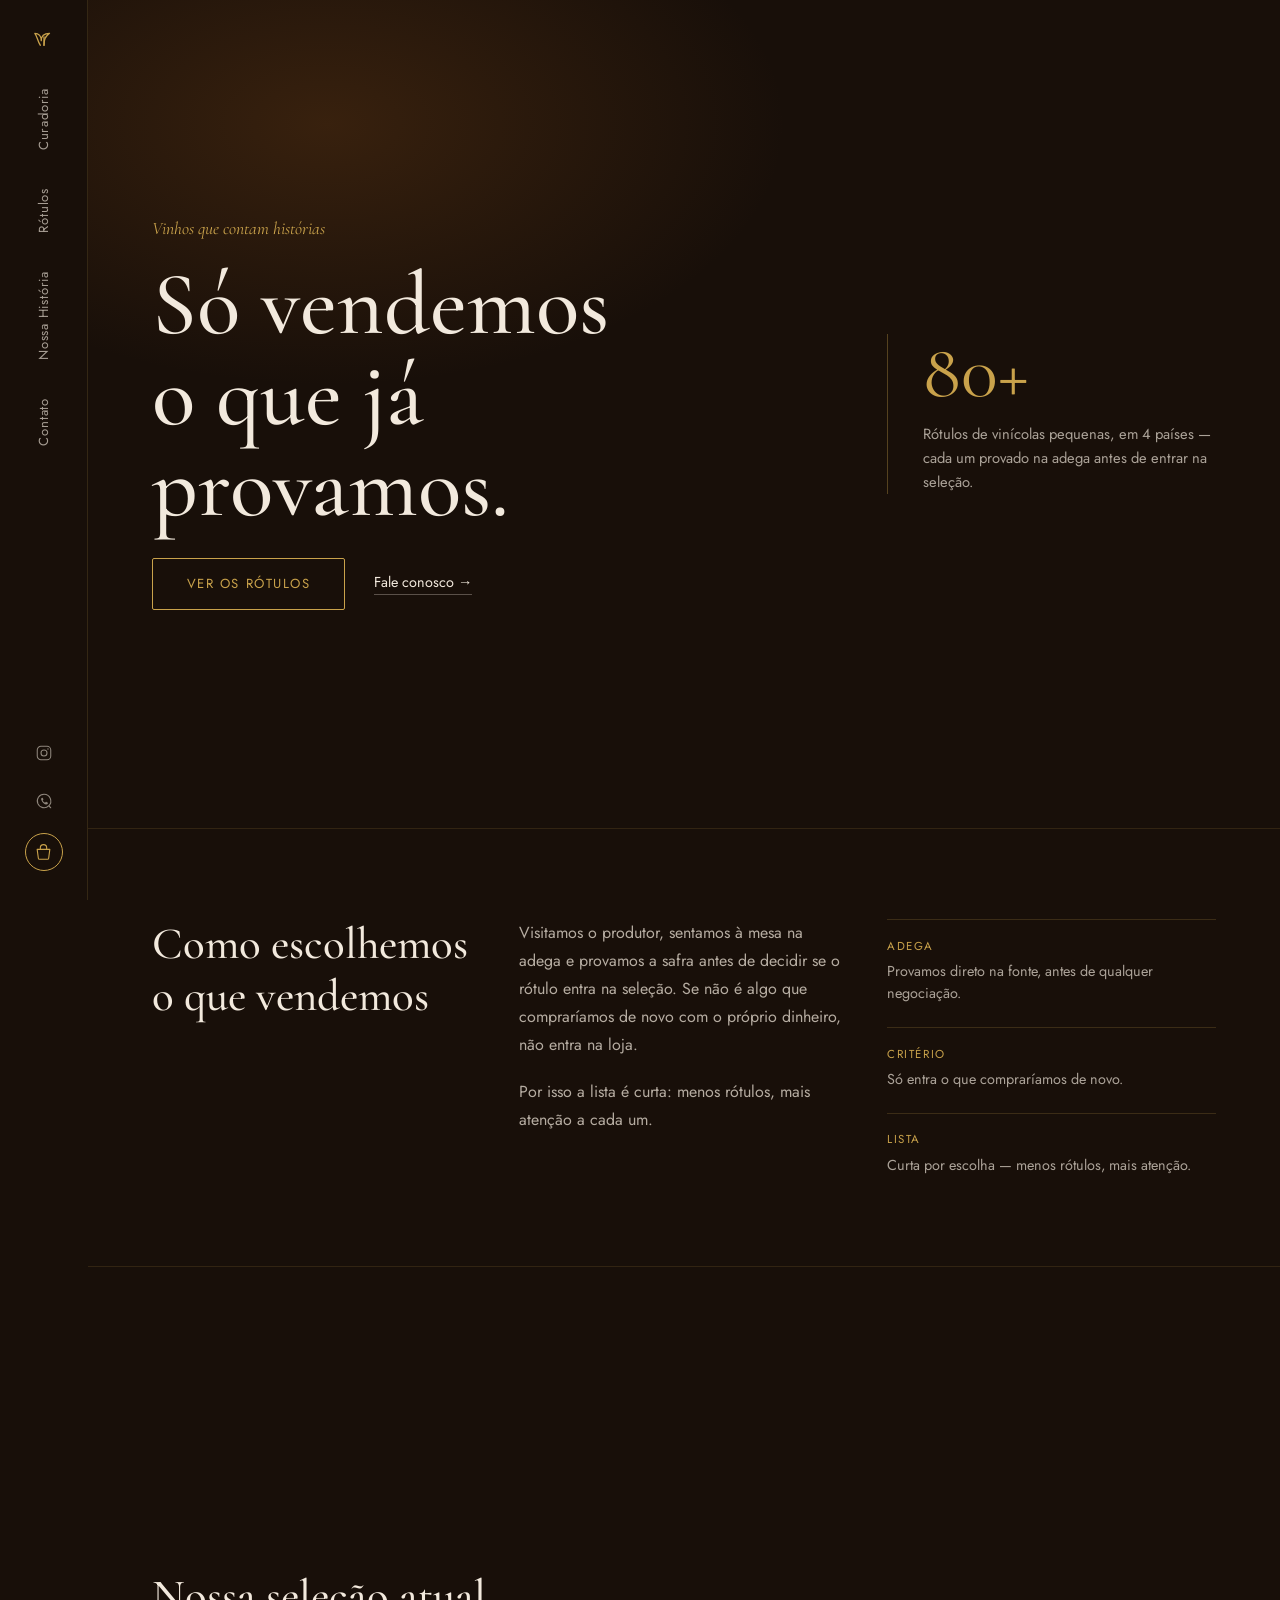
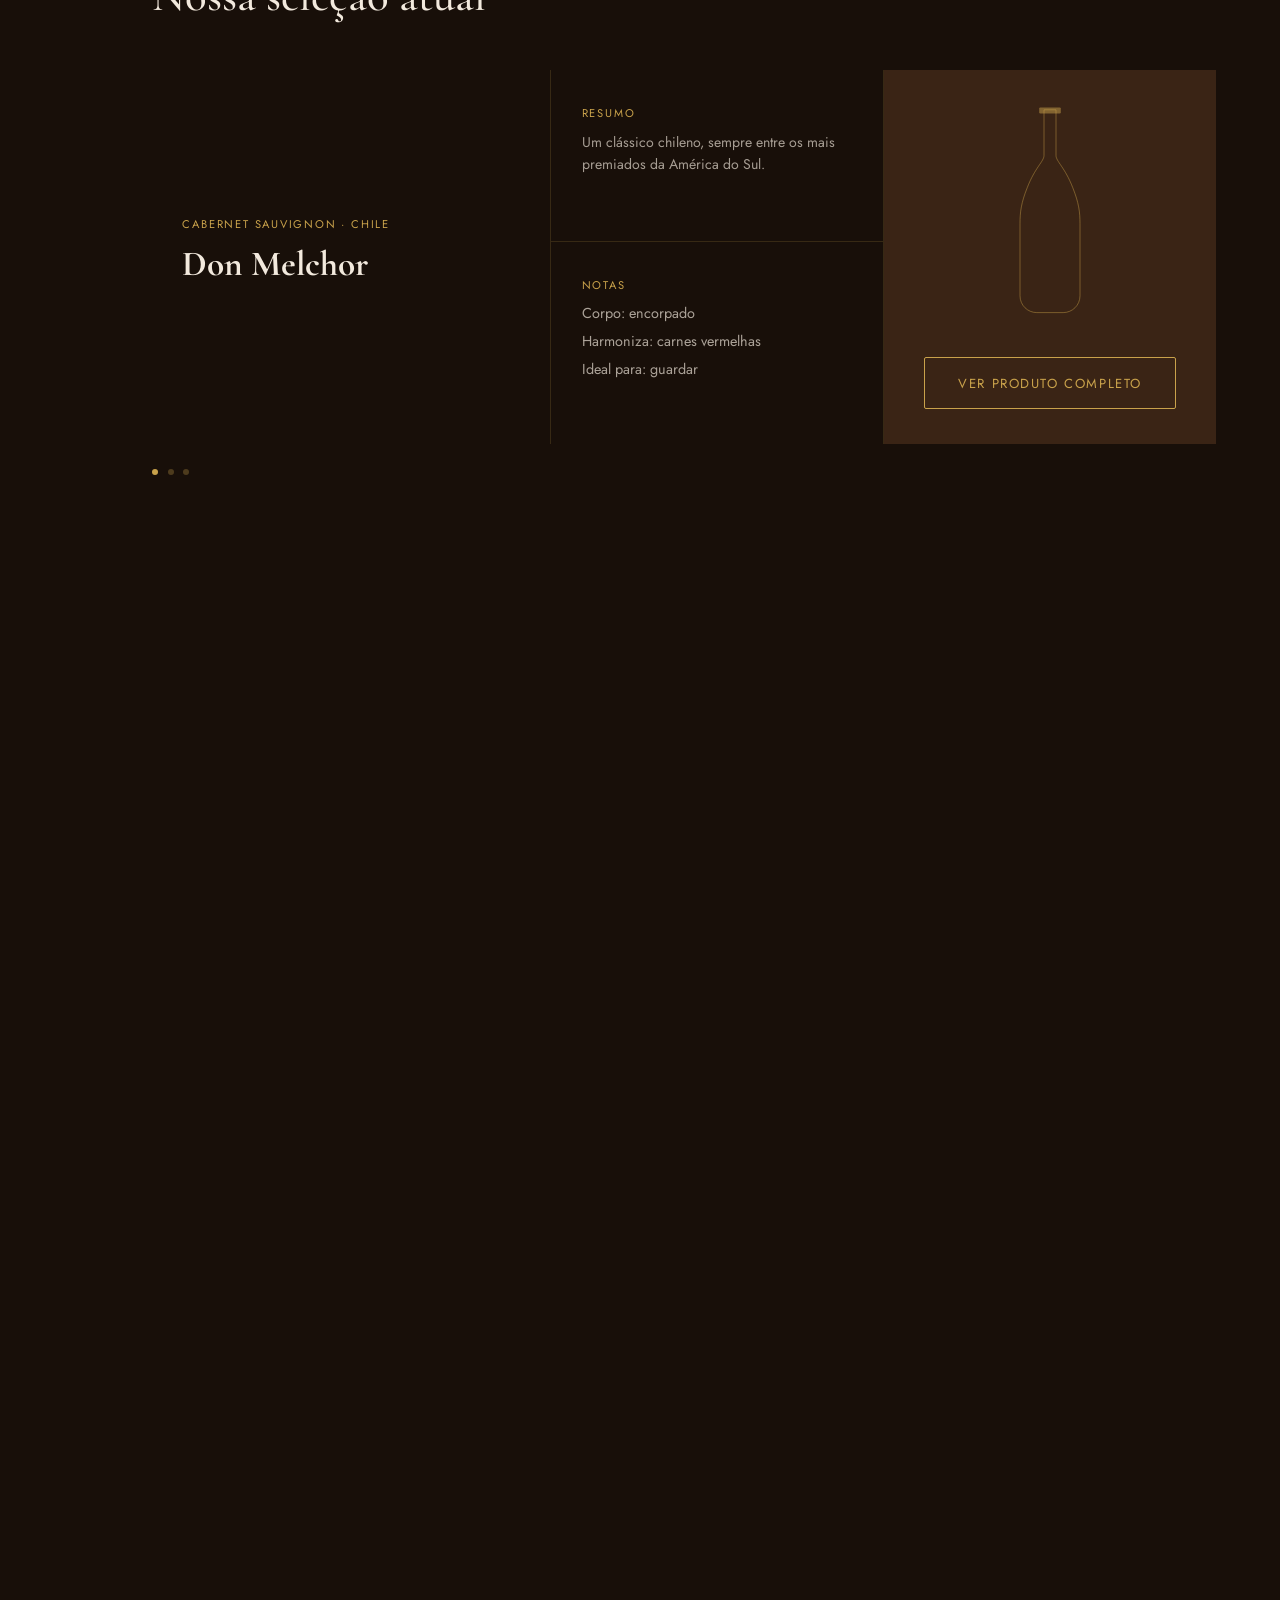
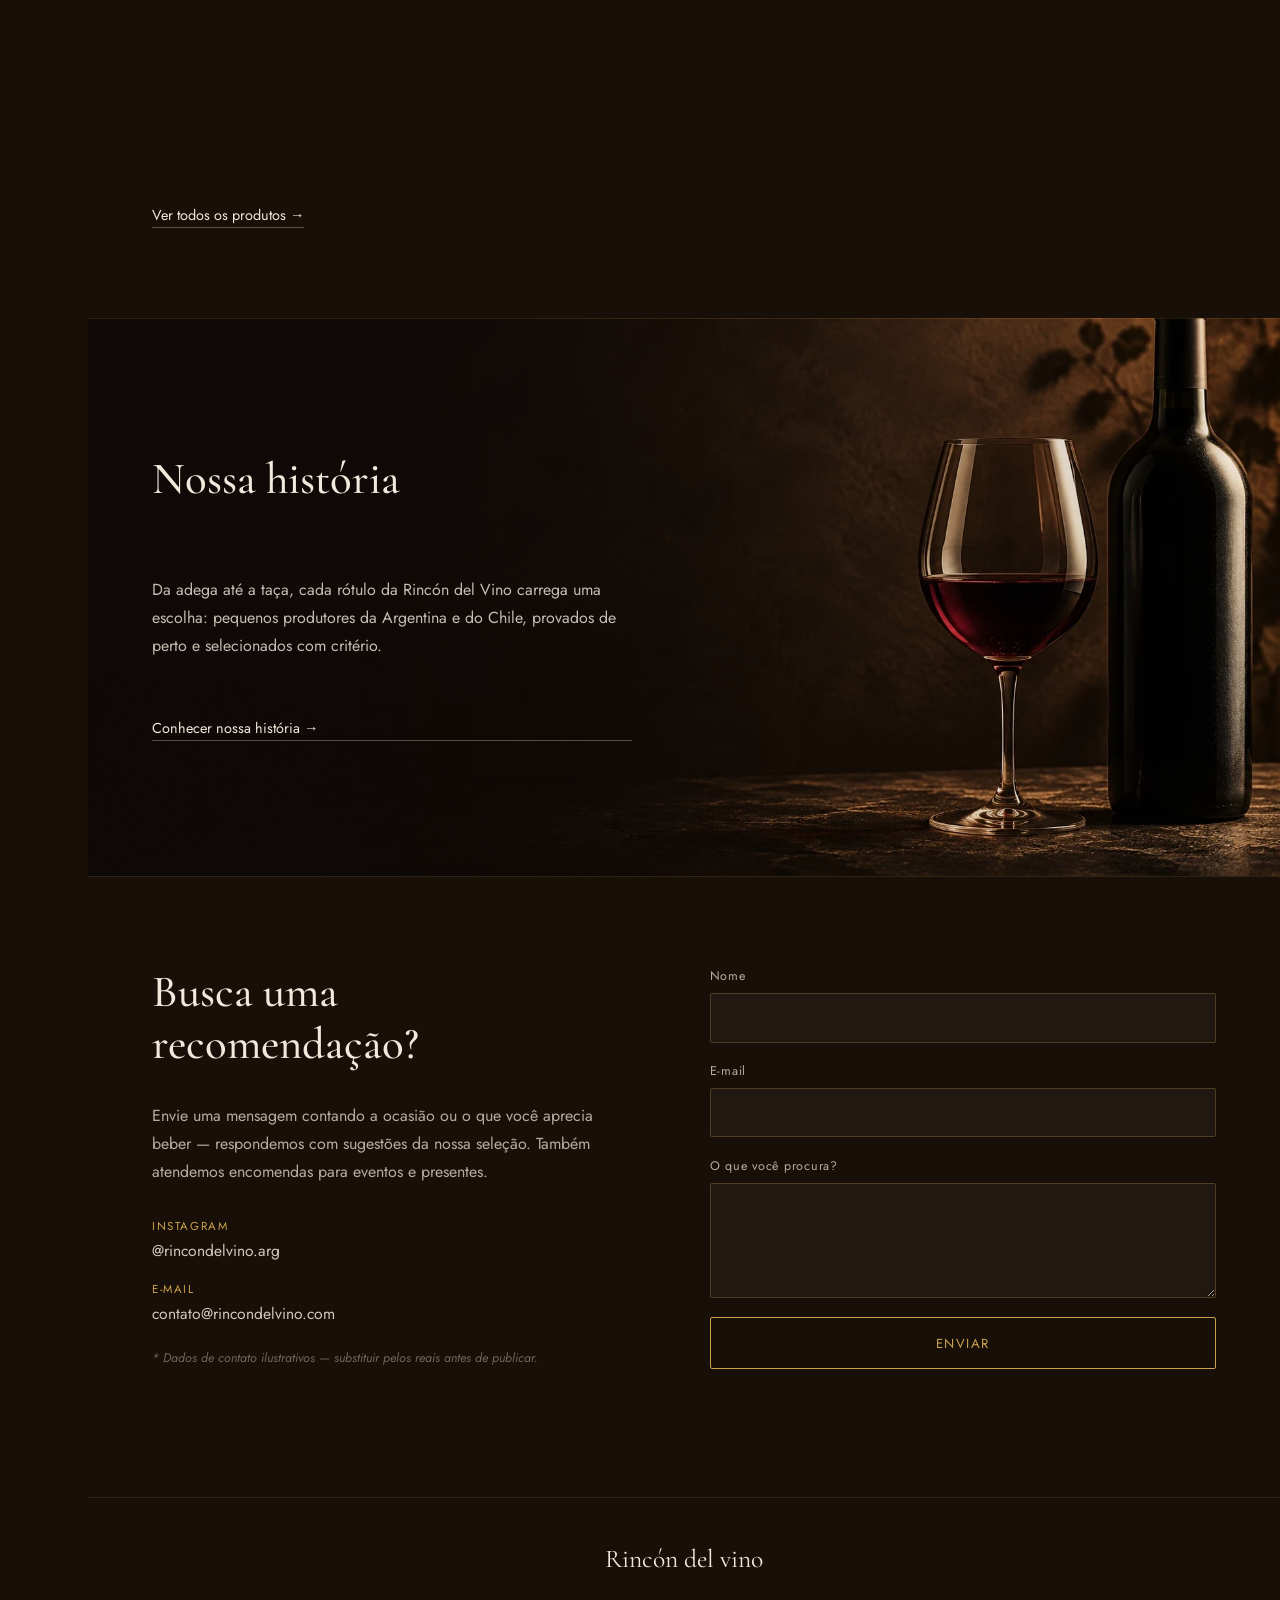
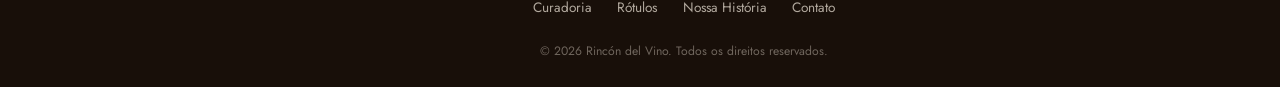
==== commit a473b096: "Restore the big 80+ side panel in the hero; drop "lista curta" from Nossa História The hero stat had" ====
--- a/index.html
+++ b/index.html
@@ -119,16 +119,19 @@
               o que já<br />
               provamos.
             </h1>
-            <p class="hero__stat">
-              <strong>80+</strong> rótulos de vinícolas pequenas, em 4
-              países — cada um provado na adega antes de entrar na
-              seleção.
-            </p>
             <div class="hero__actions">
               <a href="produtos/" class="cta">Ver os rótulos</a>
               <a href="#contato" class="link-underline">Fale conosco →</a>
             </div>
           </div>
+
+          <aside class="hero__panel">
+            <p class="hero__panel-number">80+</p>
+            <p class="hero__panel-label">
+              Rótulos de vinícolas pequenas, em 4 países — cada um provado
+              na adega antes de entrar na seleção.
+            </p>
+          </aside>
         </section>
 
         <section class="block" id="curadoria">
--- a/assets/css/style.css
+++ b/assets/css/style.css
@@ -171,7 +171,9 @@
 
 .hero {
   min-height: 92vh;
-  display: flex;
+  display: grid;
+  grid-template-columns: 1.35fr 0.65fr;
+  gap: 4vw;
   align-items: center;
   padding: 6vh 5vw;
   background: radial-gradient(55% 45% at 20% 15%, rgba(139, 79, 26, 0.28), transparent 70%);
@@ -198,19 +200,25 @@
   color: var(--cream);
 }
 
-.hero__stat {
-  margin: 0 0 2.4rem;
-  max-width: 27rem;
-  font-size: 0.96rem;
-  line-height: 1.65;
-  color: rgba(242, 233, 221, 0.72);
-}
-
-.hero__stat strong {
+.hero__panel {
+  border-left: 1px solid rgba(201, 162, 75, 0.35);
+  padding-left: 2.2rem;
+}
+
+.hero__panel-number {
+  margin: 0 0 0.8rem;
   font-family: "Cormorant Garamond", Georgia, serif;
-  font-weight: 500;
-  font-size: 1.35rem;
-  color: var(--gold);
+  font-size: clamp(3rem, 6vw, 5rem);
+  color: var(--gold);
+  line-height: 1;
+}
+
+.hero__panel-label {
+  margin: 0;
+  max-width: 20rem;
+  font-size: 0.92rem;
+  line-height: 1.6;
+  color: rgba(242, 233, 221, 0.68);
 }
 
 .hero__actions {
@@ -1010,8 +1018,16 @@
   }
 
   .hero {
+    grid-template-columns: 1fr;
     text-align: left;
     padding-top: 8vh;
+  }
+
+  .hero__panel {
+    border-left: none;
+    border-top: 1px solid rgba(201, 162, 75, 0.35);
+    padding-left: 0;
+    padding-top: 1.6rem;
   }
 
   .block__grid,
